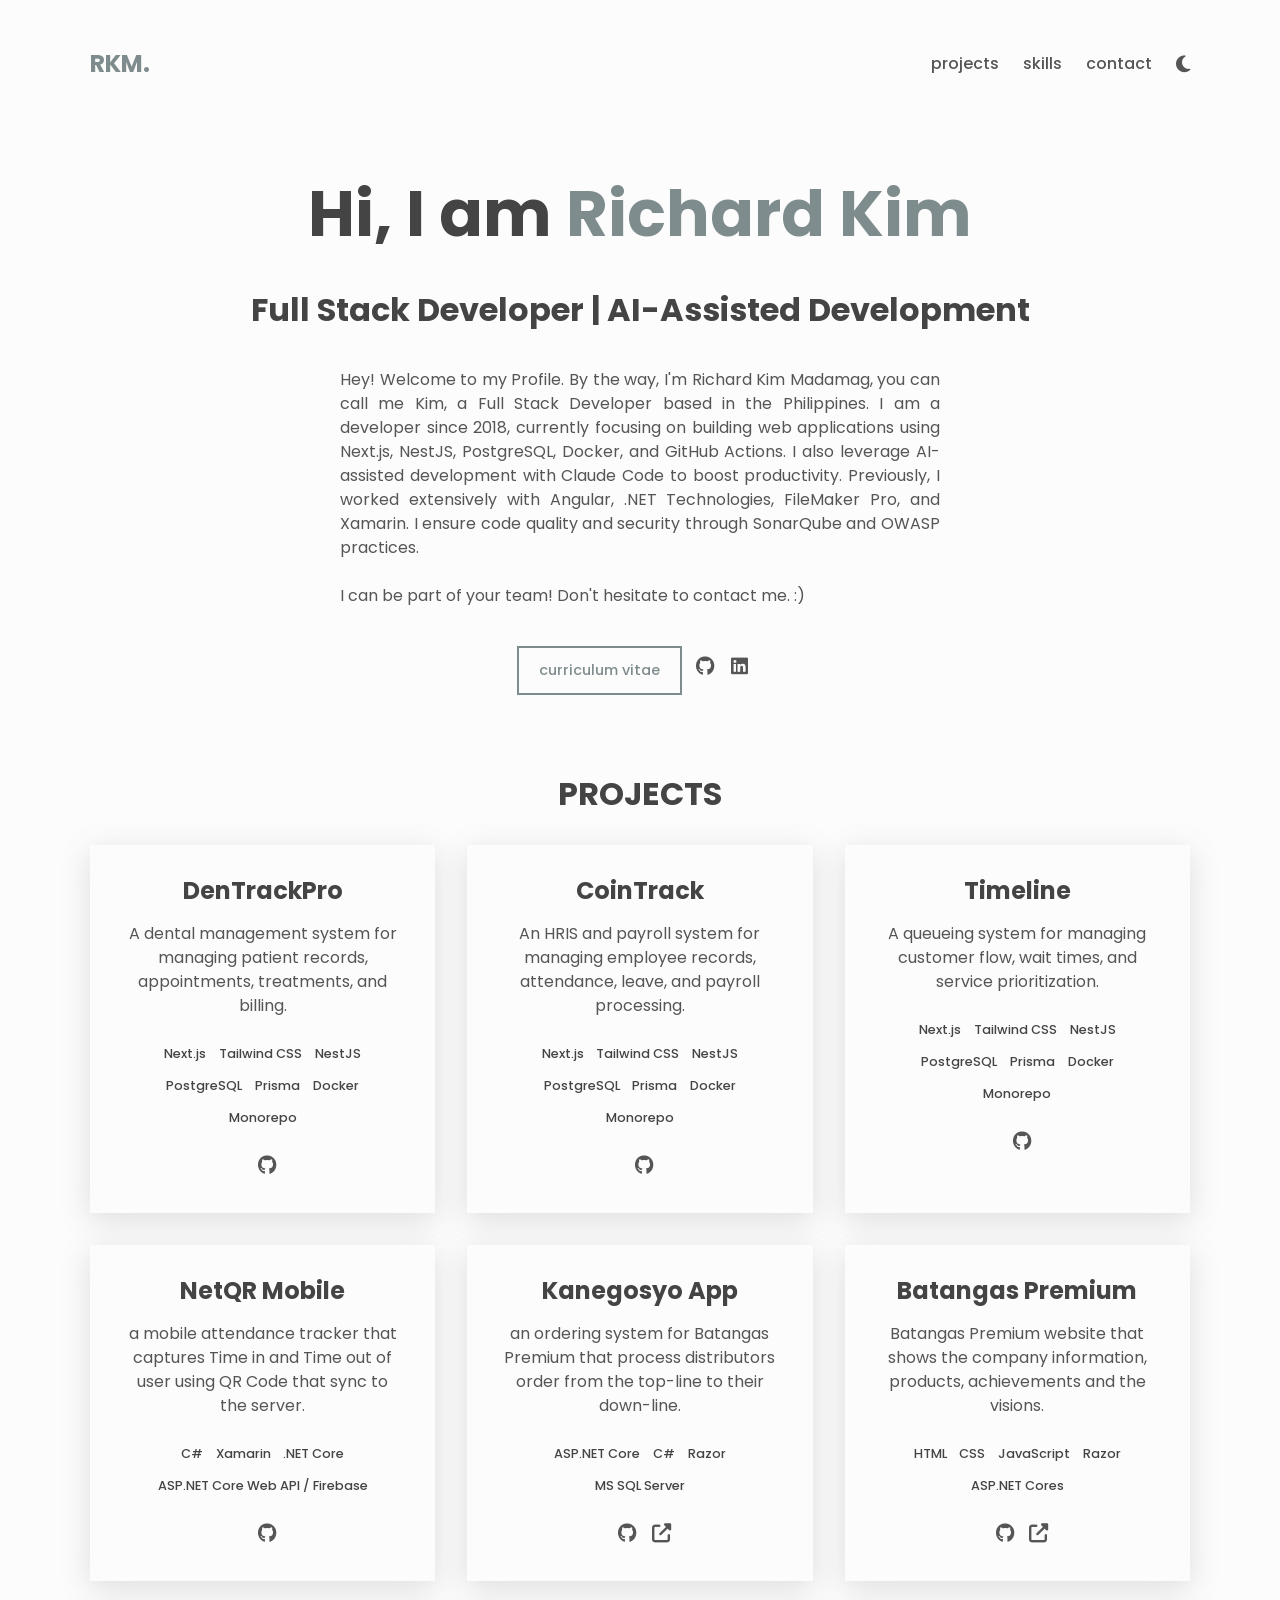
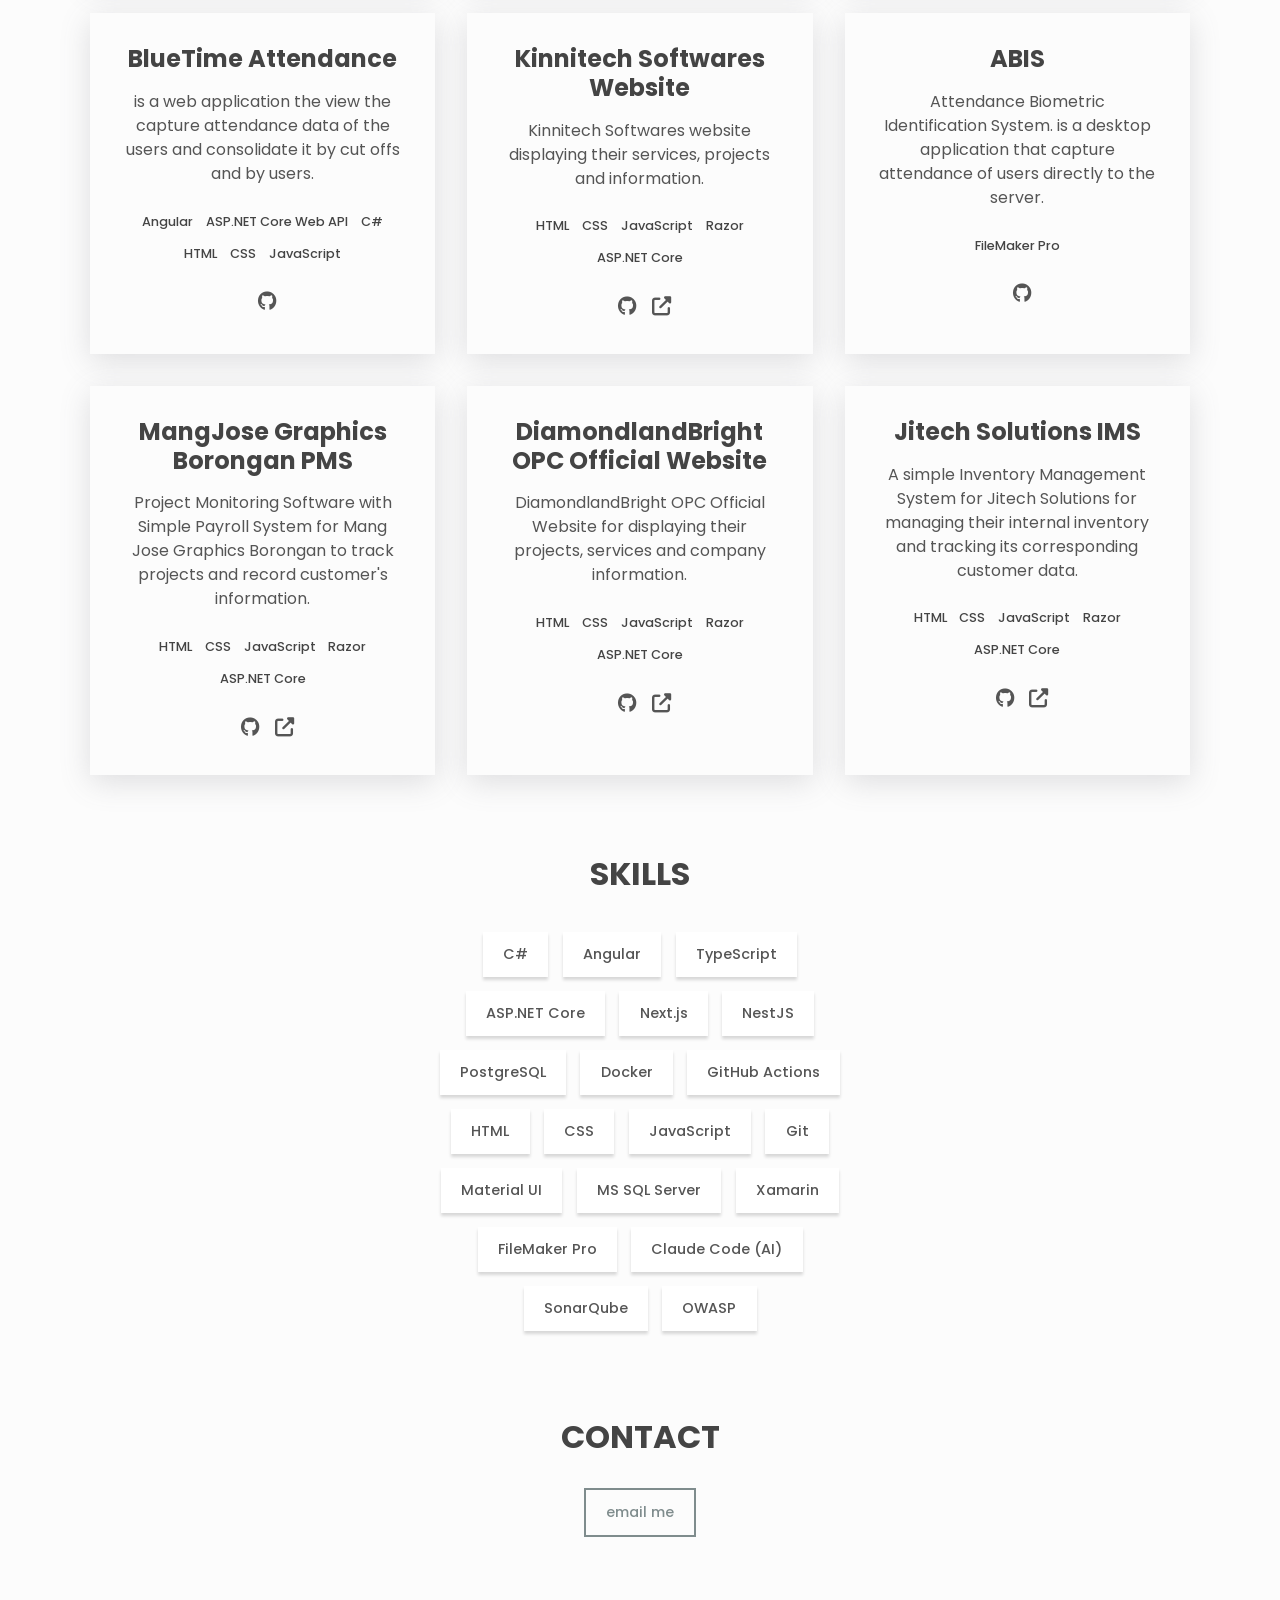
==== index.html @ 290e3e39 "Switch Font Awesome from kit to CDN for reliable icon loading Co-Authored-By: Claude Opus 4.6 (1M co" ====
<!DOCTYPE html>
<html lang="en">

<head>
  <meta charset="UTF-8" />
  <meta name="viewport" content="width=device-width, initial-scale=1" />
  <meta name="description" content="Portfolio" />
  <link rel="preconnect" href="https://fonts.googleapis.com" />
  <link rel="preconnect" href="https://fonts.gstatic.com" crossorigin />
  <link href="https://fonts.googleapis.com/css2?family=Poppins:wght@400;500;700&display=swap" rel="stylesheet" />
  <link rel="stylesheet" href="https://cdnjs.cloudflare.com/ajax/libs/font-awesome/6.5.1/css/all.min.css" crossorigin="anonymous" />
  <link rel="stylesheet" href="styles.css" />
  <link rel="icon" type="image/png" href="img/favicon.png">
  <title>Richard Kim Madamag | Portfolio</title>
</head>

<body class="light" id="top">
  <header class="header center">
    <h3>
      <a href="http://kinnrichard.github.io" class="link">RKM.</a>
    </h3>

    <nav class="nav center">
      <ul class="nav__list center">
        <li class="nav__list-item">
          <a class="link link--nav" href="#projects">Projects</a>
        </li>
        <li class="nav__list-item">
          <a class="link link--nav" href="#skills">Skills</a>
        </li>
        <li class="nav__list-item">
          <a class="link link--nav" href="#contact">Contact</a>
        </li>
      </ul>

      <button type="button" aria-label="toggle theme" class="btn btn--icon">
        <i aria-hidden="true" id="btn-theme" class="fas fa-moon"></i>
      </button>

      <button type="button" aria-label="toggle navigation" class="btn btn--icon nav__hamburger">
        <i aria-hidden="true" class="fas fa-bars"></i>
      </button>
    </nav>
  </header>

  <main>
    <!-- About -->
    <div class="about center">
      <h1>Hi, I am <span class="about__name">Richard Kim</span></h1>
      <h2 class="about__role">Full Stack Developer | AI-Assisted Development</h2>
      <p class="about__desc">
        Hey! Welcome to my Profile. By the way, I'm Richard Kim Madamag, you can
        call me Kim, a Full Stack Developer based in the Philippines.
        I am a developer since 2018, currently focusing on building web applications
        using Next.js, NestJS, PostgreSQL, Docker, and GitHub Actions. I also leverage
        AI-assisted development with Claude Code to boost productivity. Previously,
        I worked extensively with Angular, .NET Technologies, FileMaker Pro, and Xamarin.
        I ensure code quality and security through SonarQube and OWASP practices.
        <br><br>
        I can be part of your team! Don't hesitate to contact me. :)
      </p>

      <div class="about__contact center">
        <a href="https://mega.nz/file/4gUm0b6S#2HsHYPoQqhbKUtp5xmQ2JRCthd7hoEDloAqdLr2M_98" target="_blank">
          <span class="btn btn--outline">curriculum vitae</span>
        </a>

        <a href="https://github.com/kinnrichard?tab=repositories" target="_blank" aria-label="github"
          class="link link--icon">
          <i aria-hidden="true" class="fab fa-github"></i>
        </a>

        <a href="https://www.linkedin.com/in/richard-kim-madamag/" target="_blank" aria-label="linkedin"
          class="link link--icon">
          <i aria-hidden="true" class="fab fa-linkedin"></i>
        </a>
      </div>
    </div>

    <!-- Projects -->
    <section id="projects" class="section projects">
      <h2 class="section__title">Projects</h2>

      <div class="projects__grid">
        <div class="project">
          <h3>DenTrackPro</h3>
          <p class="project__description">
            A dental management system for managing patient records,
            appointments, treatments, and billing.
          </p>
          <ul class="project__stack">
            <li class="project__stack-item">Next.js</li>
            <li class="project__stack-item">Tailwind CSS</li>
            <li class="project__stack-item">NestJS</li>
            <li class="project__stack-item">PostgreSQL</li>
            <li class="project__stack-item">Prisma</li>
            <li class="project__stack-item">Docker</li>
            <li class="project__stack-item">Monorepo</li>
          </ul>

          <a href="https://github.com/kinnrichard?tab=repositories" aria-label="source code" class="link link--icon">
            <i aria-hidden="true" class="fab fa-github"></i>
          </a>
        </div>

        <div class="project">
          <h3>CoinTrack</h3>
          <p class="project__description">
            An HRIS and payroll system for managing employee records,
            attendance, leave, and payroll processing.
          </p>
          <ul class="project__stack">
            <li class="project__stack-item">Next.js</li>
            <li class="project__stack-item">Tailwind CSS</li>
            <li class="project__stack-item">NestJS</li>
            <li class="project__stack-item">PostgreSQL</li>
            <li class="project__stack-item">Prisma</li>
            <li class="project__stack-item">Docker</li>
            <li class="project__stack-item">Monorepo</li>
          </ul>

          <a href="https://github.com/kinnrichard?tab=repositories" aria-label="source code" class="link link--icon">
            <i aria-hidden="true" class="fab fa-github"></i>
          </a>
        </div>

        <div class="project">
          <h3>Timeline</h3>
          <p class="project__description">
            A queueing system for managing customer flow,
            wait times, and service prioritization.
          </p>
          <ul class="project__stack">
            <li class="project__stack-item">Next.js</li>
            <li class="project__stack-item">Tailwind CSS</li>
            <li class="project__stack-item">NestJS</li>
            <li class="project__stack-item">PostgreSQL</li>
            <li class="project__stack-item">Prisma</li>
            <li class="project__stack-item">Docker</li>
            <li class="project__stack-item">Monorepo</li>
          </ul>

          <a href="https://github.com/kinnrichard?tab=repositories" aria-label="source code" class="link link--icon">
            <i aria-hidden="true" class="fab fa-github"></i>
          </a>
        </div>

        <div class="project">
          <h3>NetQR Mobile</h3>
          <p class="project__description">
            a mobile attendance tracker that captures Time in
            and Time out of user using QR Code that sync to
            the server.
          </p>
          <ul class="project__stack">
            <li class="project__stack-item">C#</li>
            <li class="project__stack-item">Xamarin</li>
            <li class="project__stack-item">.NET Core</li>
            <li class="project__stack-item">ASP.NET Core Web API / Firebase</li>
          </ul>

          <a href="https://github.com" aria-label="source code" class="link link--icon">
            <i aria-hidden="true" class="fab fa-github"></i>
          </a>
        </div>

        <div class="project">
          <h3>Kanegosyo App</h3>
          <p class="project__description">
            an ordering system for Batangas Premium that
            process distributors order from the top-line to
            their down-line.
          </p>
          <ul class="project__stack">
            <li class="project__stack-item">ASP.NET Core</li>
            <li class="project__stack-item">C#</li>
            <li class="project__stack-item">Razor</li>
            <li class="project__stack-item">MS SQL Server</li>
          </ul>

          <a href="https://github.com/kinnrichard?tab=repositories" aria-label="source code" class="link link--icon" target="_blank">
            <i aria-hidden="true" class="fab fa-github"></i>
          </a>
          <a href="https://bpkanegosyo.com" target="_blank" aria-label="live preview" class="link link--icon" target="_blank">
            <i aria-hidden="true" class="fas fa-external-link-alt"></i>
          </a>
        </div>

        <div class="project">
          <h3>Batangas Premium</h3>
          <p class="project__description">
            Batangas Premium website that shows the company
            information, products, achievements and the visions.
          </p>
          <ul class="project__stack">
            <li class="project__stack-item">HTML</li>
            <li class="project__stack-item">CSS</li>
            <li class="project__stack-item">JavaScript</li>
            <li class="project__stack-item">Razor</li>
            <li class="project__stack-item">ASP.NET Cores</li>
          </ul>

          <a href="https://github.com/kinnrichard?tab=repositories" aria-label="source code" class="link link--icon">
            <i aria-hidden="true" class="fab fa-github"></i>
          </a>
          <a href="https://mock.batangaspremium.com" target="_blank" aria-label="live preview" class="link link--icon" target="_blank">
            <i aria-hidden="true" class="fas fa-external-link-alt"></i>
          </a>
        </div>

        <div class="project">
          <h3>BlueTime Attendance</h3>
          <p class="project__description">
            is a web application the view the capture attendance
            data of the users and consolidate it by cut offs and by
            users.
          </p>
          <ul class="project__stack">
            <li class="project__stack-item">Angular</li>
            <li class="project__stack-item">ASP.NET Core Web API</li>
            <li class="project__stack-item">C#</li>
            <li class="project__stack-item">HTML</li>
            <li class="project__stack-item">CSS</li>
            <li class="project__stack-item">JavaScript</li>
          </ul>

          <a href="https://github.com/kinnrichard?tab=repositories" aria-label="source code" class="link link--icon">
            <i aria-hidden="true" class="fab fa-github"></i>
          </a>
        </div>

        <div class="project">
          <h3>Kinnitech Softwares Website</h3>
          <p class="project__description">
            Kinnitech Softwares website displaying their
            services, projects and information.
          </p>
          <ul class="project__stack">
            <li class="project__stack-item">HTML</li>
            <li class="project__stack-item">CSS</li>
            <li class="project__stack-item">JavaScript</li>
            <li class="project__stack-item">Razor</li>
            <li class="project__stack-item">ASP.NET Core</li>
          </ul>

          <a href="https://github.com/kinnrichard?tab=repositories" aria-label="source code" class="link link--icon">
            <i aria-hidden="true" class="fab fa-github"></i>
          </a>
          <a href="https://kinn-softwares.com" target="_blank" aria-label="live preview" class="link link--icon">
            <i aria-hidden="true" class="fas fa-external-link-alt"></i>
          </a>
        </div>

        <div class="project">
          <h3>ABIS</h3>
          <p class="project__description">
            Attendance Biometric Identification System. is a desktop
            application that capture attendance of users directly to
            the server.
          </p>
          <ul class="project__stack">
            <li class="project__stack-item">FileMaker Pro</li>
            
          </ul>

          <a href="https://github.com/kinnrichard?tab=repositories" aria-label="source code" class="link link--icon">
            <i aria-hidden="true" class="fab fa-github"></i>
          </a>
        </div>

        <div class="project">
          <h3>MangJose Graphics Borongan PMS</h3>
          <p class="project__description">
            Project Monitoring Software with Simple Payroll System for Mang Jose Graphics Borongan to track projects and record customer's information.
          </p>
          <ul class="project__stack">
            <li class="project__stack-item">HTML</li>
            <li class="project__stack-item">CSS</li>
            <li class="project__stack-item">JavaScript</li>
            <li class="project__stack-item">Razor</li>
            <li class="project__stack-item">ASP.NET Core</li>
          </ul>

          <a href="https://github.com/kinnrichard?tab=repositories" aria-label="source code" class="link link--icon">
            <i aria-hidden="true" class="fab fa-github"></i>
          </a>
          <a href="http://mangjosegraphics.com" target="_blank" aria-label="live preview" class="link link--icon">
            <i aria-hidden="true" class="fas fa-external-link-alt"></i>
          </a>
        </div>

        <div class="project">
          <h3>DiamondlandBright OPC Official Website</h3>
          <p class="project__description">
            DiamondlandBright OPC Official Website for displaying their projects, services and company information.
          </p>
          <ul class="project__stack">
            <li class="project__stack-item">HTML</li>
            <li class="project__stack-item">CSS</li>
            <li class="project__stack-item">JavaScript</li>
            <li class="project__stack-item">Razor</li>
            <li class="project__stack-item">ASP.NET Core</li>
          </ul>

          <a href="https://github.com/kinnrichard?tab=repositories" aria-label="source code" class="link link--icon">
            <i aria-hidden="true" class="fab fa-github"></i>
          </a>
          <a href="http://diamondlandbright.com" target="_blank" aria-label="live preview" class="link link--icon">
            <i aria-hidden="true" class="fas fa-external-link-alt"></i>
          </a>
        </div>

        <div class="project">
          <h3>Jitech Solutions IMS</h3>
          <p class="project__description">
            A simple Inventory Management System for Jitech Solutions for managing their internal inventory and tracking its corresponding customer data.
          </p>
          <ul class="project__stack">
            <li class="project__stack-item">HTML</li>
            <li class="project__stack-item">CSS</li>
            <li class="project__stack-item">JavaScript</li>
            <li class="project__stack-item">Razor</li>
            <li class="project__stack-item">ASP.NET Core</li>
          </ul>

          <a href="https://github.com/kinnrichard?tab=repositories" aria-label="source code" class="link link--icon">
            <i aria-hidden="true" class="fab fa-github"></i>
          </a>
          <a href="http://ims.jitech.solutions" target="_blank" aria-label="live preview" class="link link--icon">
            <i aria-hidden="true" class="fas fa-external-link-alt"></i>
          </a>
        </div>

      </div>
    </section>

    <!-- Skills -->
    <section class="section skills" id="skills">
      <h2 class="section__title">Skills</h2>
      <ul class="skills__list">
        <li class="skills__list-item btn btn--plain">C#</li>
        <li class="skills__list-item btn btn--plain">Angular</li>
        <li class="skills__list-item btn btn--plain">TypeScript</li>
        <li class="skills__list-item btn btn--plain">ASP.NET Core</li>
        <li class="skills__list-item btn btn--plain">Next.js</li>
        <li class="skills__list-item btn btn--plain">NestJS</li>
        <li class="skills__list-item btn btn--plain">PostgreSQL</li>
        <li class="skills__list-item btn btn--plain">Docker</li>
        <li class="skills__list-item btn btn--plain">GitHub Actions</li>
        <li class="skills__list-item btn btn--plain">HTML</li>
        <li class="skills__list-item btn btn--plain">CSS</li>
        <li class="skills__list-item btn btn--plain">JavaScript</li>
        <li class="skills__list-item btn btn--plain">Git</li>
        <li class="skills__list-item btn btn--plain">Material UI</li>
        <li class="skills__list-item btn btn--plain">MS SQL Server</li>
        <li class="skills__list-item btn btn--plain">Xamarin</li>
        <li class="skills__list-item btn btn--plain">FileMaker Pro</li>
        <li class="skills__list-item btn btn--plain">Claude Code (AI)</li>
        <li class="skills__list-item btn btn--plain">SonarQube</li>
        <li class="skills__list-item btn btn--plain">OWASP</li>
      </ul>
    </section>

    <!-- Contact -->
    <section class="section contact center" id="contact">
      <h2 class="section__title">Contact</h2>
      <a href="mailto:richardkimmadamag@gmail.com" target="_blank">
        <span class="btn btn--outline">Email me</span>
      </a>
    </section>
  </main>

  <footer class="footer">
    <a class="link footer__link">
    </a>
  </footer>

  <div class="scroll-container">
    <div class="scroll-top">
      <a aria-label="Scroll up" href="#top">
        <i aria-hidden="true" class="fas fa-arrow-up"></i>
      </a>
    </div>
  </div>

  <script src="./script.js"></script>
</body>

</html>
---- styles.css ----
/*===============
  global styles
===============*/

* {
  padding: 0;
  margin: 0;
  border: 0;
  outline: 0;
  background-color: inherit;
  color: inherit;
  font-family: inherit;
  font-size: inherit;
  box-shadow: none;
  box-sizing: border-box;
}

html {
  scroll-behavior: smooth;
}

body {
  font-family: "Poppins", sans-serif;
  line-height: 1.5;
  color: var(--clr-fg);
  background-color: var(--clr-bg);
}

.light {
  --clr-bg: #fcfcfc;
  --clr-bg-alt: #fff;
  --clr-fg: #555;
  --clr-fg-alt: #444;
  --clr-primary: #7F8C8D;
  --shadow: rgba(100, 100, 111, 0.2) 0px 7px 29px 0px;
}

.dark {
  --clr-bg: #23283e;
  --clr-bg-alt: #2a2f4c;
  --clr-fg: #bdbddd;
  --clr-fg-alt: #cdcdff;
  --clr-primary: #90a0d9;
  --shadow: rgba(0, 0, 0, 0.16) 0px 10px 36px 0px,
    rgba(0, 0, 0, 0.06) 0px 0px 0px 1px;
}

::-moz-selection {
  background: var(--clr-primary);
  color: var(--clr-bg);
}

::-webkit-selection,
::selection {
  background: var(--clr-primary);
  color: var(--clr-bg);
}

h1,
h2,
h3,
h4 {
  line-height: 1.2;
  color: var(--clr-fg-alt);
}

h1 {
  font-size: 4rem;
}

h2 {
  font-size: 2rem;
}

h3 {
  font-size: 1.5rem;
}

h4 {
  font-size: 1.3rem;
}

ul {
  list-style-type: none;
}

a {
  text-decoration: none;
}

button {
  cursor: pointer;
}

@media (max-width: 900px) {
  h1 {
    font-size: 2.6rem;
  }
}

/*===================
  buttons and links
===================*/

.link {
  color: var(--clr-primary);
  padding: 0 0 0.3em 0;
  position: relative;
}

.link:hover {
  color: var(--clr-primary);
}

.link::before {
  content: "";
  display: inline;
  width: 0%;
  height: 0.2em;
  position: absolute;
  bottom: 0;
  background-color: var(--clr-primary);
  transition: width 0.2s ease-in;
}

.link:hover::before,
.link:focus::before {
  width: 100%;
}

.link--nav {
  color: var(--clr-fg);
  text-transform: lowercase;
  font-weight: 500;
}

.link--icon {
  color: var(--clr-fg);
  font-size: 1.2rem;
}

.btn {
  display: block;
  padding: 0.8em 1.4em;
  font-weight: 500;
  font-size: 0.9rem;
  text-transform: lowercase;
  transition: transform 0.2s ease-in-out;
}

.btn--outline {
  color: var(--clr-primary);
  border: 2px solid var(--clr-primary);
  position: relative;
  overflow: hidden;
  z-index: 1;
}

.btn--outline:focus,
.btn--outline:hover {
  color: var(--clr-bg);
}

.btn--outline:before {
  content: "";
  position: absolute;
  background-color: var(--clr-primary);
  right: 100%;
  bottom: 0;
  left: 0;
  top: 0;
  z-index: -1;
  transition: right 0.2s ease-in-out;
}

.btn--outline:hover::before,
.btn--outline:focus::before {
  right: 0;
}

.btn--plain {
  text-transform: initial;
  background-color: var(--clr-bg-alt);
  box-shadow: rgba(0, 0, 0, 0.15) 0px 3px 3px 0px;
  border: 0;
}

.btn--plain:hover {
  transform: translateY(-4px);
}

.btn--icon {
  padding: 0;
  font-size: 1.2rem;
}

.btn--icon:hover,
.btn--icon:focus {
  color: var(--clr-primary);
}

.btn--icon:active {
  transform: translateY(-5px);
}

/*========
  layout
========*/

.center {
  display: flex;
  align-items: center;
}

.header {
  height: 8em;
  max-width: 1100px;
  width: 95%;
  margin: 0 auto;
  justify-content: space-between;
}

main {
  max-width: 1100px;
  width: 95%;
  margin: 0 auto;
}

.section {
  margin-top: 5em;
}

.section__title {
  text-align: center;
  margin-bottom: 1em;
  text-transform: uppercase;
}

.nav__list {
  margin-right: 1.5em;
  display: flex;
}

.nav__list-item {
  margin-left: 1.5em;
}

.nav__hamburger {
  display: none;
  width: 1em;
}

.about {
  flex-direction: column;
  margin-top: 3em;
}

.about__name {
  color: var(--clr-primary);
}

.about__role {
  margin-top: 1.2em;
}

.about__desc {
  font-size: 1rem;
  max-width: 600px;
  text-align: justify;
}

.about__desc,
.about__contact {
  margin-top: 2.4em;
}

.about .link--icon {
  margin-right: 0.8em;
}

.about .btn--outline {
  margin-right: 1em;
}

.projects__grid {
  max-width: 1100px;
  margin: 0 auto;
  display: grid;
  grid-template-columns: repeat(auto-fit, minmax(18em, 1fr));
  grid-gap: 2em;
}

.project {
  padding: 2em;
  margin: 0 auto;
  text-align: center;
  box-shadow: var(--shadow);
  transition: transform 0.2s linear;
}

.project:hover {
  transform: translateY(-7px);
}

.project__description {
  margin-top: 1em;
}

.project__stack {
  display: flex;
  flex-wrap: wrap;
  justify-content: center;
  margin: 1.2em 0;
}

.project__stack-item {
  margin: 0.5em;
  font-weight: 500;
  font-size: 0.8rem;
  color: var(--clr-fg-alt);
}

.project .link--icon {
  margin-left: 0.5em;
}

.skills__list {
  max-width: 450px;
  width: 95%;
  margin: 0 auto;
  display: flex;
  flex-wrap: wrap;
  justify-content: center;
}

.skills__list-item {
  margin: 0.5em;
}

.contact {
  flex-direction: column;
}

.footer {
  padding: 3em 0;
  margin-top: 4em;
  text-align: center;
}

.footer__link {
  font-size: 0.9rem;
  font-weight: 700;
  color: var(--clr-fg);
}

.scroll-top {
  display: none;
  position: fixed;
  bottom: 1em;
  right: 2em;
  background-color: transparent;
  font-size: 1.8rem;
  transition: transform 0.2s ease-in-out;
}

@media (max-width: 600px) {
  .header {
    height: 6em;
  }

  .section {
    margin-top: 4em;
  }

  .nav__list {
    flex-direction: column;
    padding: 4em 0;
    position: absolute;
    right: 0;
    left: 0;
    top: 5em;
    background-color: var(--clr-bg);
    width: 0;
    overflow: hidden;
    transition: width 0.2s ease-in-out;
  }

  .display-nav-list {
    width: 100%;
  }

  .nav__list-item {
    margin: 0.5em 0;
  }

  .nav__hamburger {
    display: flex;
    margin-left: 0.8em;
  }

  .about {
    align-items: flex-start;
    margin-top: 2em;
  }

  .footer {
    padding: 2em;
    margin-top: 3em;
  }

  .scroll-container {
    display: none;
  }
}
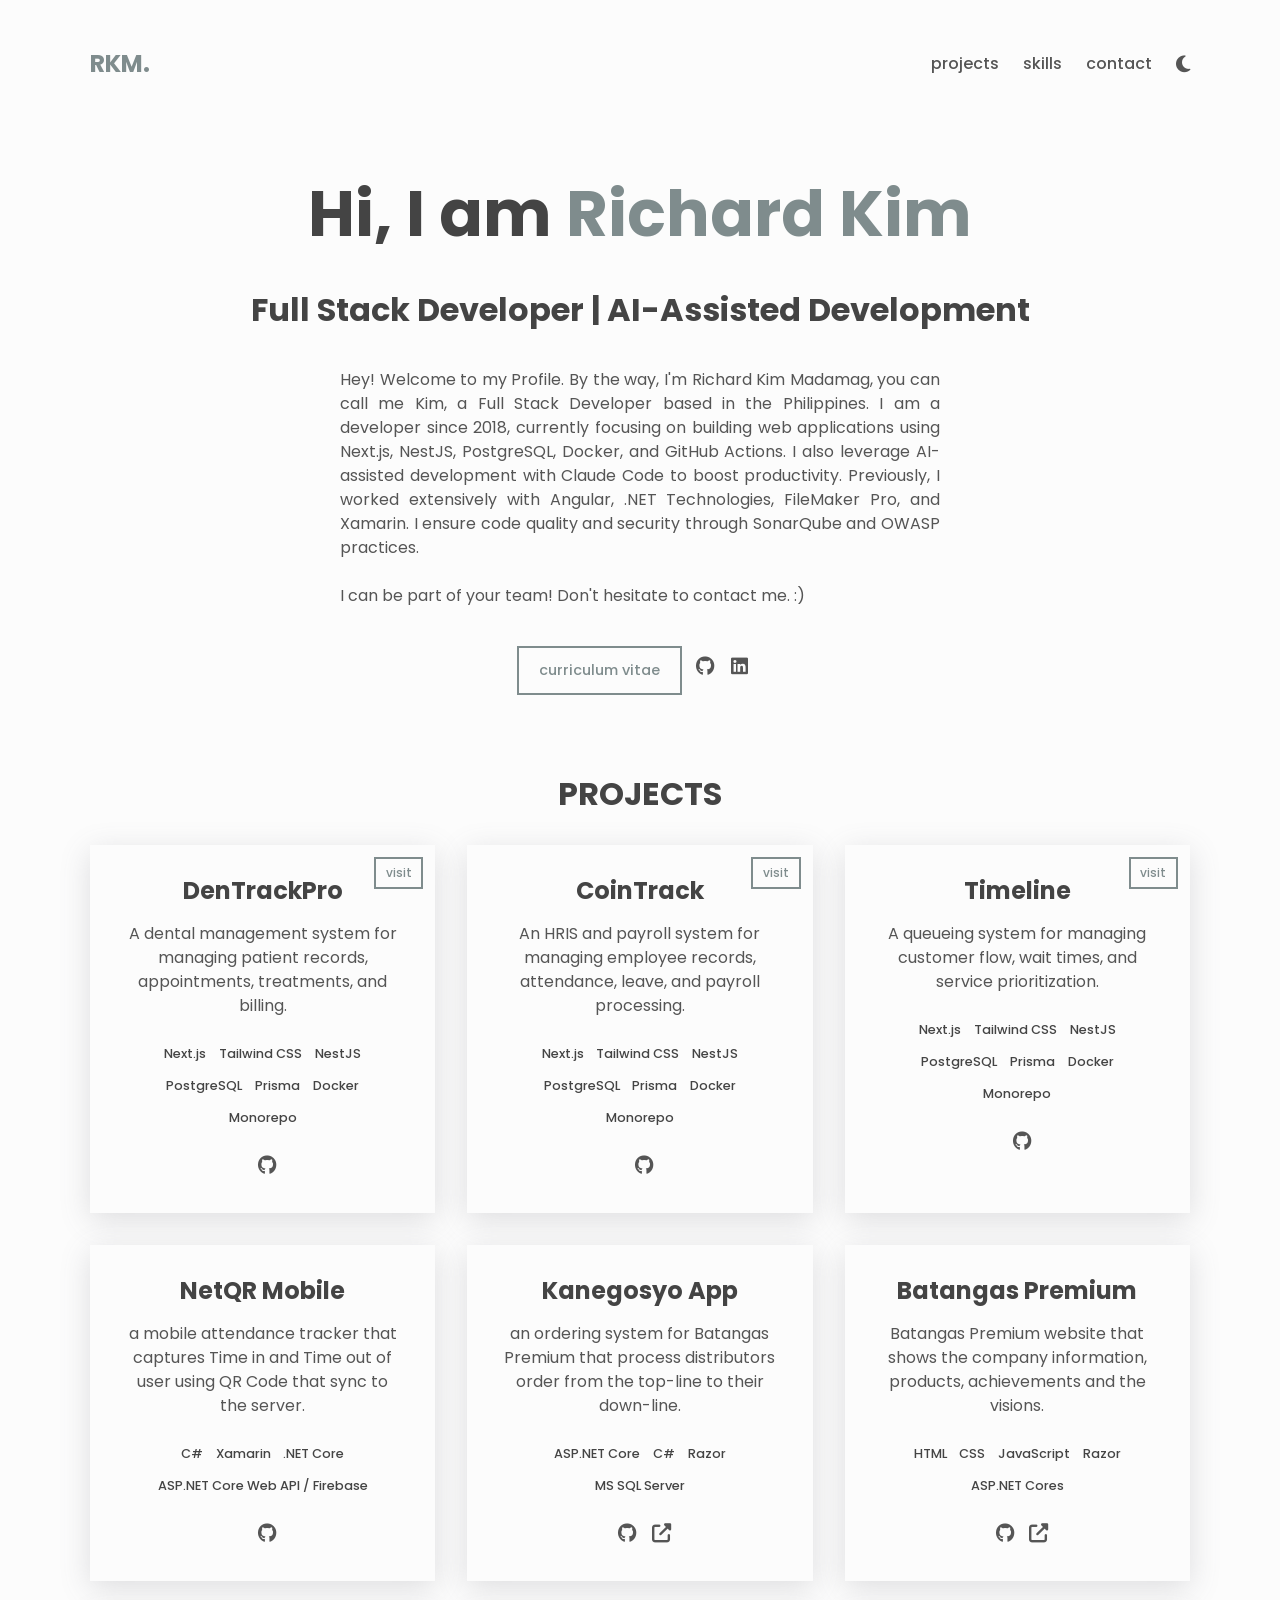
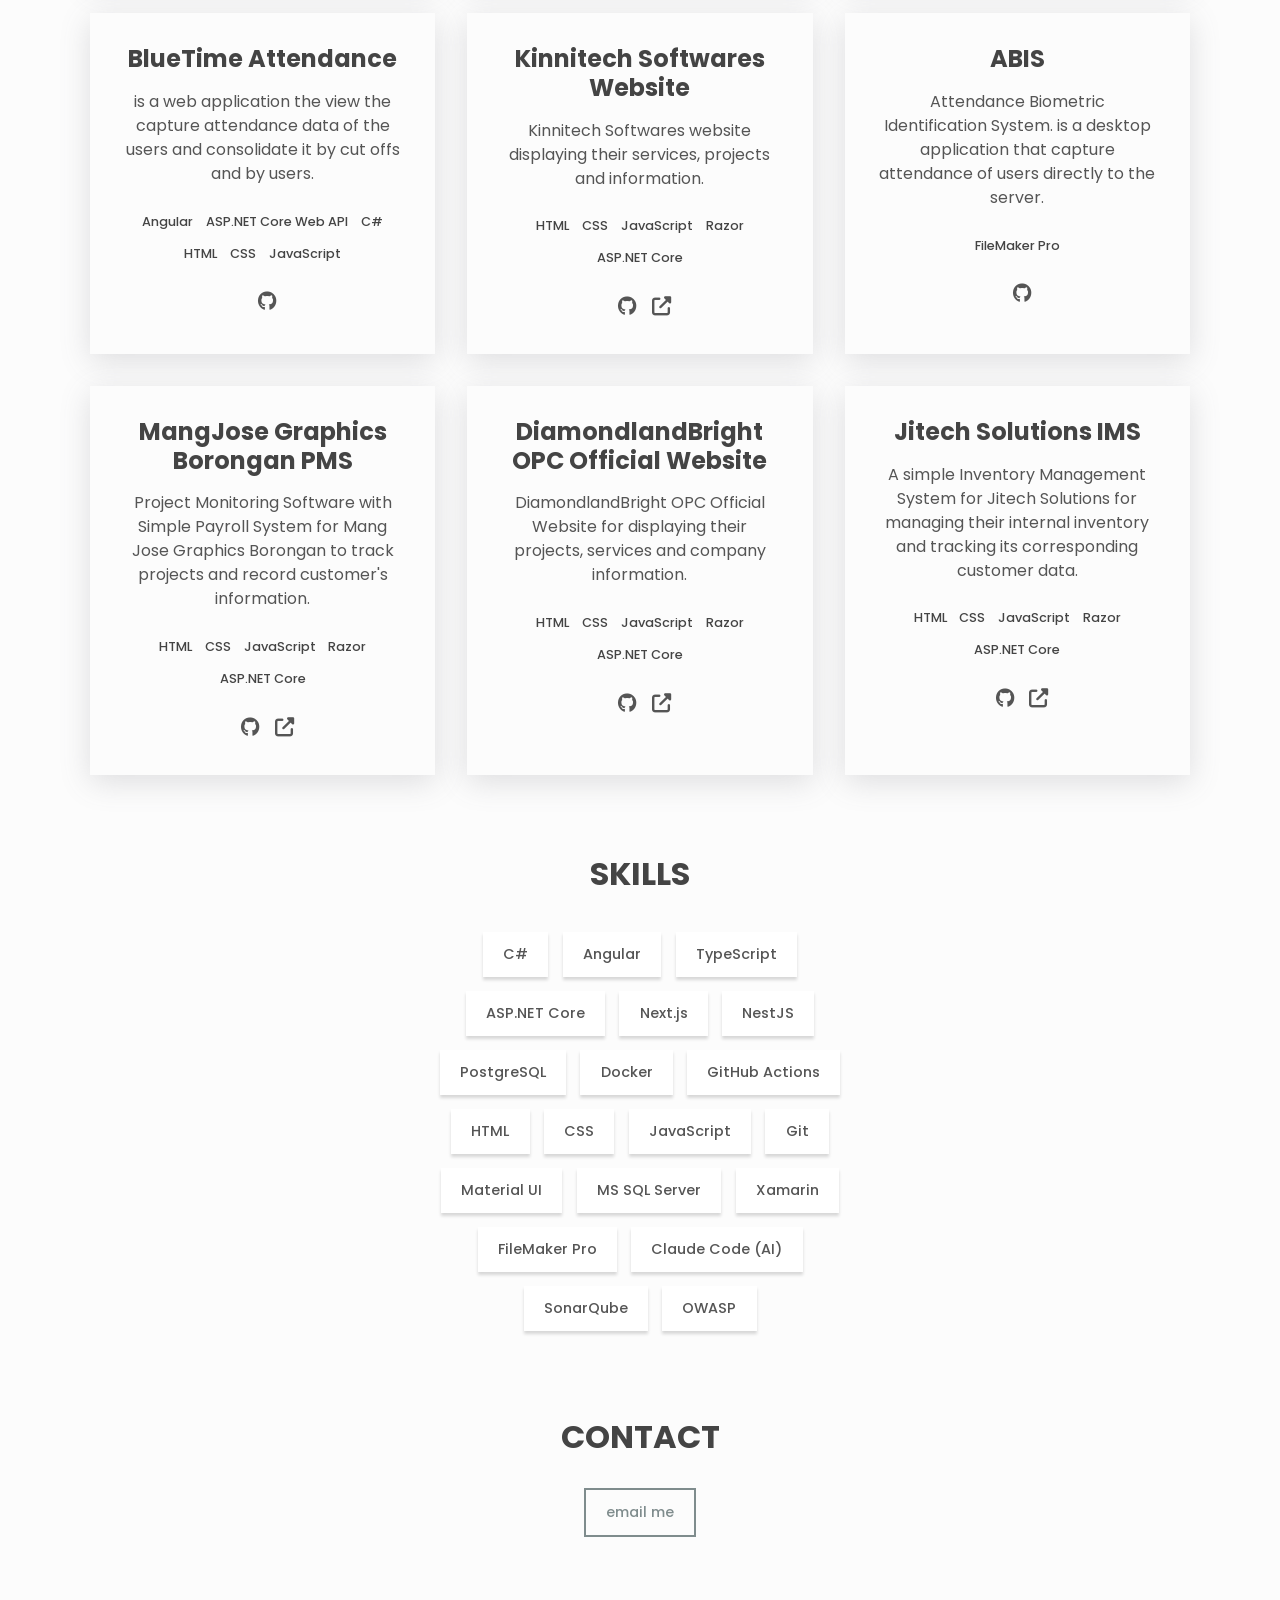
==== commit e7d33b8d: "Add visit buttons to project cards and update links Added visit buttons (upper right) for DenTrackPr" ====
--- a/index.html
+++ b/index.html
@@ -83,6 +83,7 @@
 
       <div class="projects__grid">
         <div class="project">
+          <a href="https://demo.dentro.clinic" target="_blank" class="project__visit btn btn--outline">Visit</a>
           <h3>DenTrackPro</h3>
           <p class="project__description">
             A dental management system for managing patient records,
@@ -104,6 +105,7 @@
         </div>
 
         <div class="project">
+          <a href="https://app-staging.cointrackpro.com" target="_blank" class="project__visit btn btn--outline">Visit</a>
           <h3>CoinTrack</h3>
           <p class="project__description">
             An HRIS and payroll system for managing employee records,
@@ -125,6 +127,7 @@
         </div>
 
         <div class="project">
+          <a href="https://demo.timelineqms.app" target="_blank" class="project__visit btn btn--outline">Visit</a>
           <h3>Timeline</h3>
           <p class="project__description">
             A queueing system for managing customer flow,
@@ -246,7 +249,7 @@
           <a href="https://github.com/kinnrichard?tab=repositories" aria-label="source code" class="link link--icon">
             <i aria-hidden="true" class="fab fa-github"></i>
           </a>
-          <a href="https://kinn-softwares.com" target="_blank" aria-label="live preview" class="link link--icon">
+          <a href="https://kinn-softwares.solutions" target="_blank" aria-label="live preview" class="link link--icon">
             <i aria-hidden="true" class="fas fa-external-link-alt"></i>
           </a>
         </div>
--- a/styles.css
+++ b/styles.css
@@ -296,6 +296,16 @@
   text-align: center;
   box-shadow: var(--shadow);
   transition: transform 0.2s linear;
+  position: relative;
+}
+
+.project__visit {
+  position: absolute;
+  top: 1em;
+  right: 1em;
+  display: inline-block;
+  padding: 0.4em 0.8em;
+  font-size: 0.75rem;
 }
 
 .project:hover {
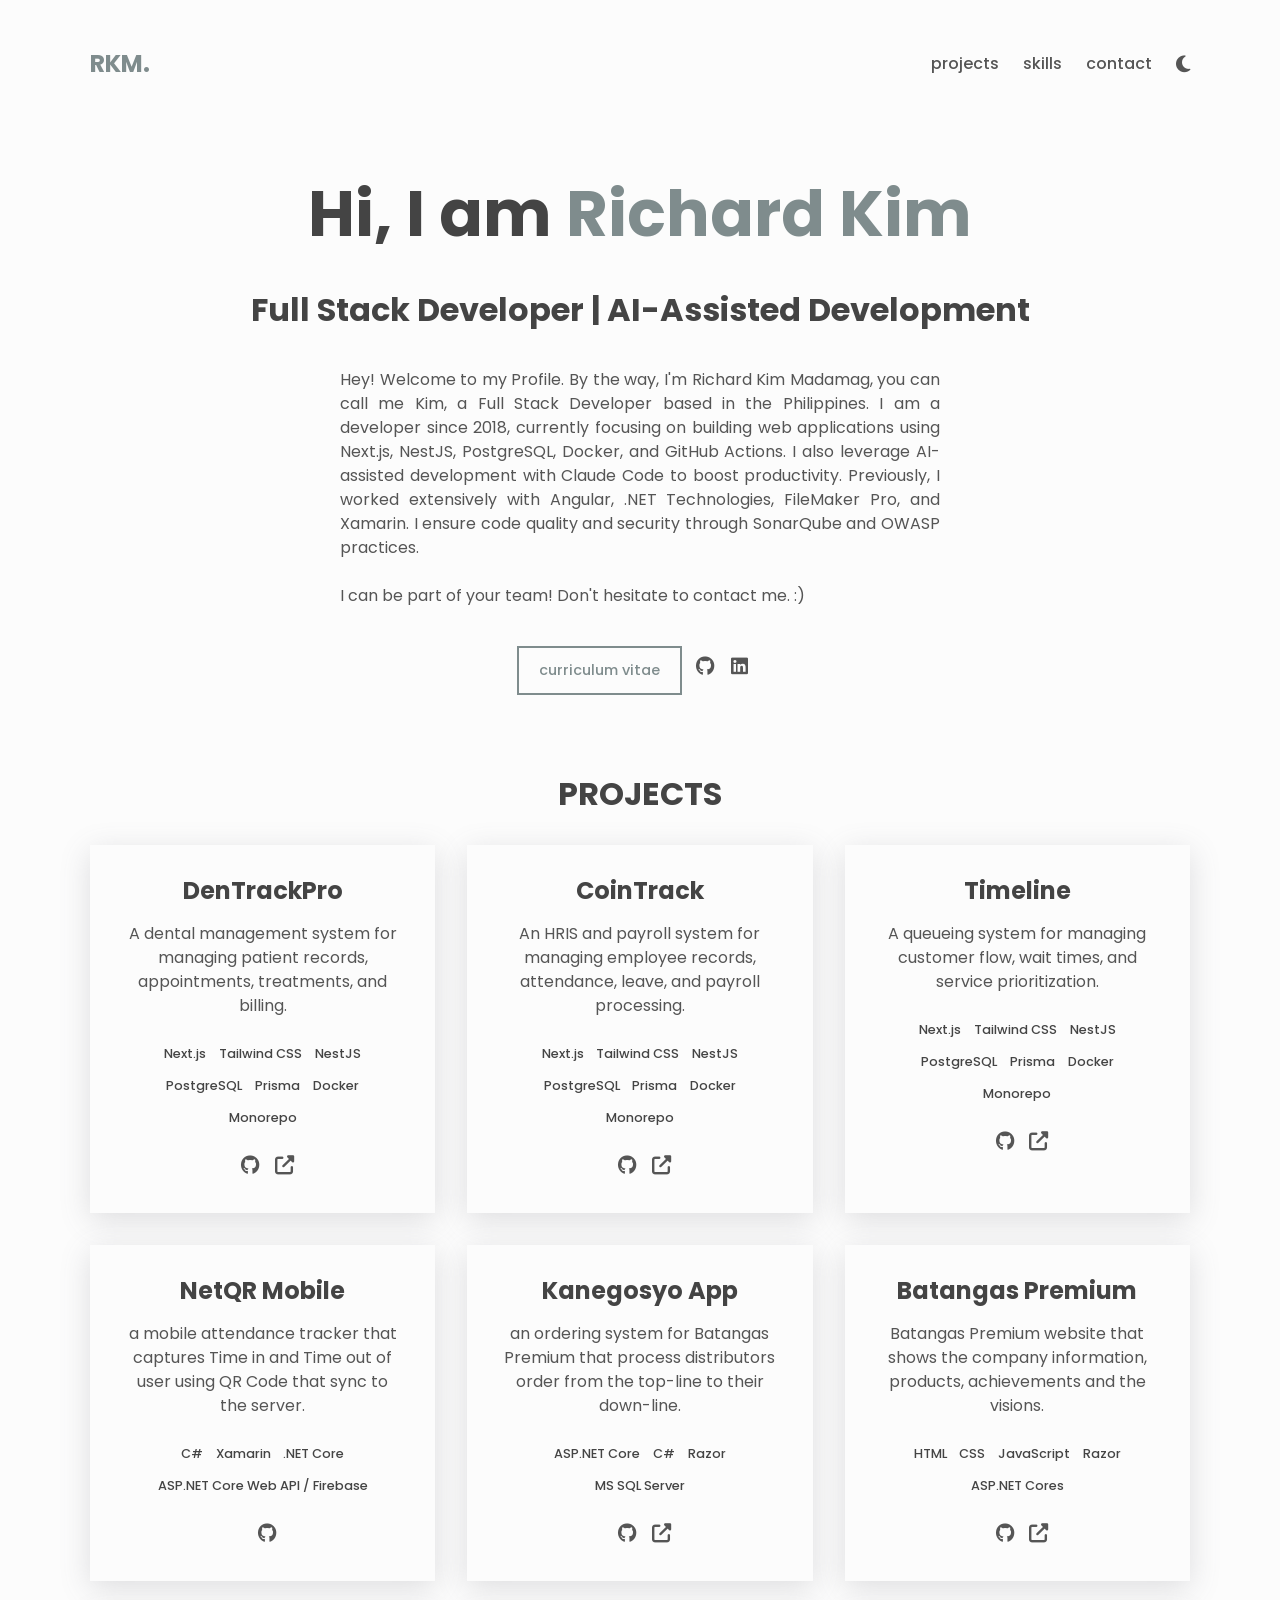
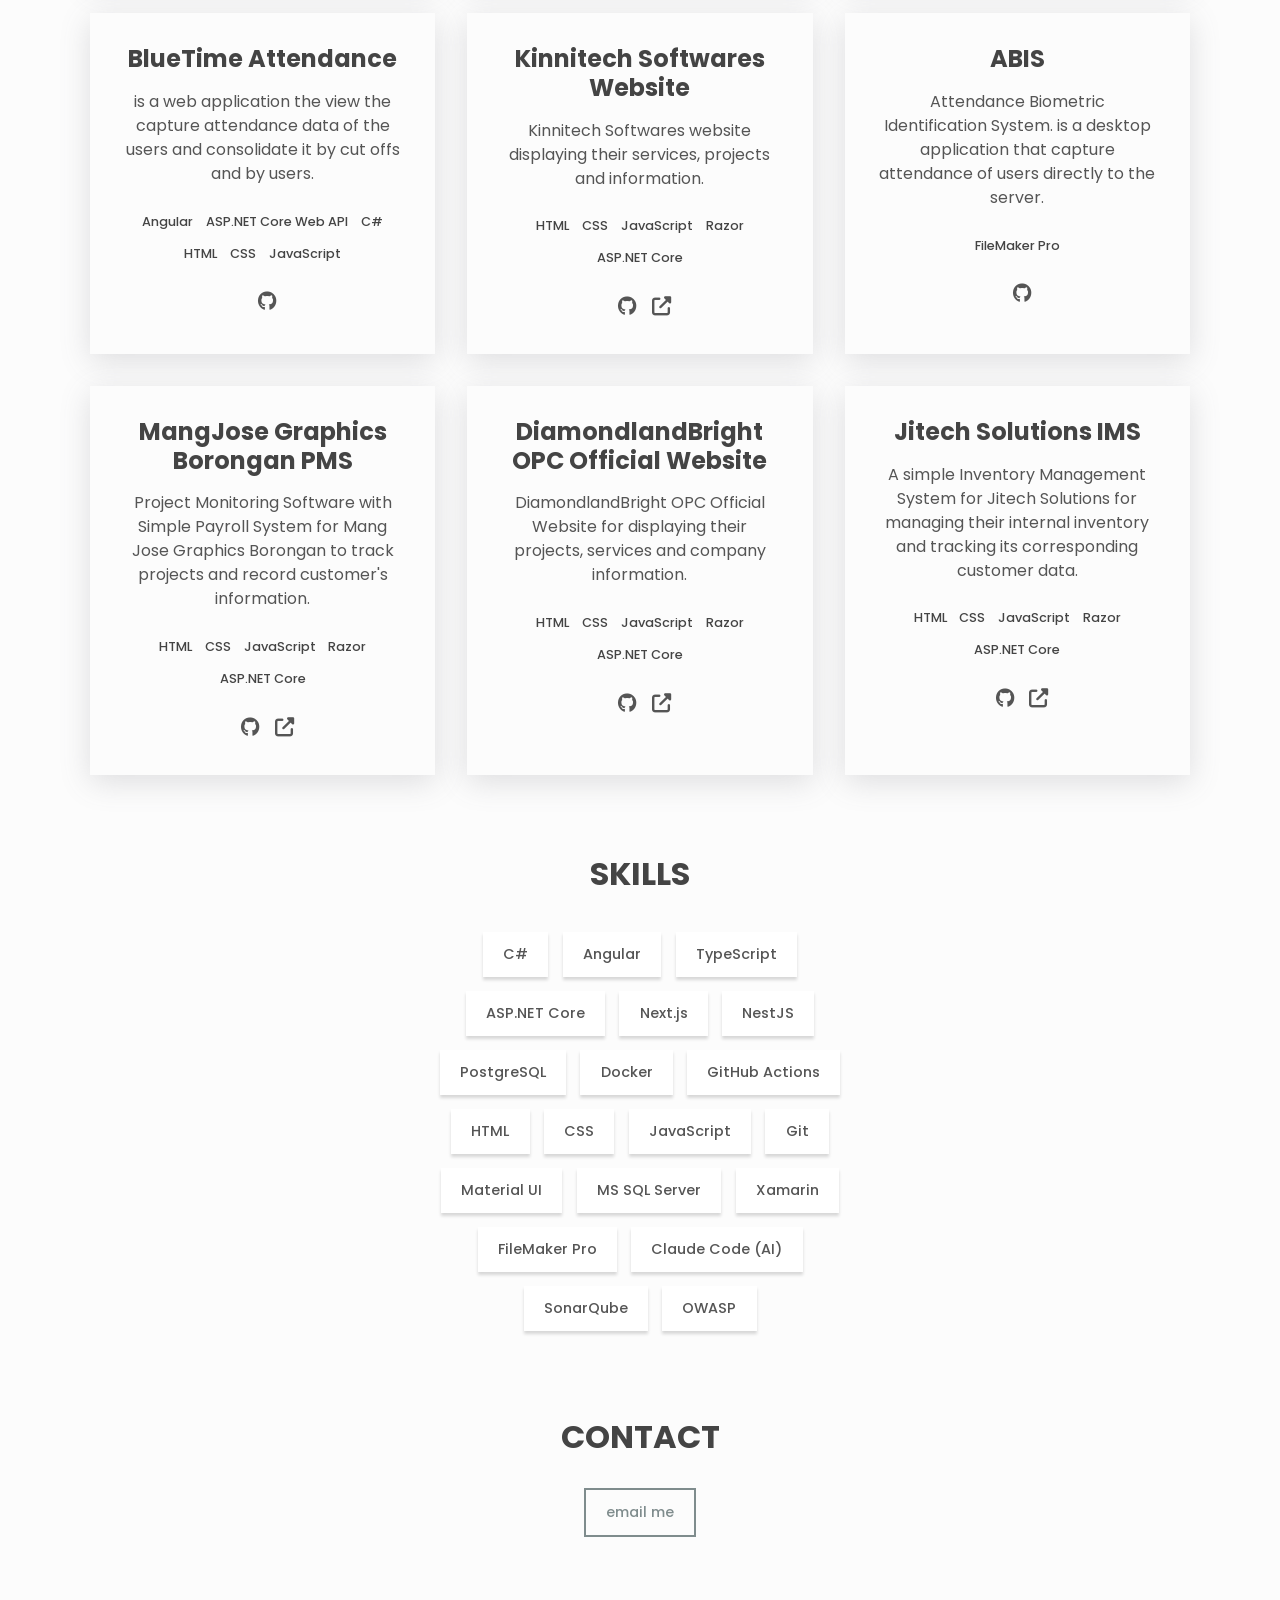
==== commit fe543c28: "Use existing external link icon for project links, remove visit button Co-Authored-By: Claude Opus 4" ====
--- a/index.html
+++ b/index.html
@@ -83,7 +83,6 @@
 
       <div class="projects__grid">
         <div class="project">
-          <a href="https://demo.dentro.clinic" target="_blank" class="project__visit btn btn--outline">Visit</a>
           <h3>DenTrackPro</h3>
           <p class="project__description">
             A dental management system for managing patient records,
@@ -102,10 +101,12 @@
           <a href="https://github.com/kinnrichard?tab=repositories" aria-label="source code" class="link link--icon">
             <i aria-hidden="true" class="fab fa-github"></i>
           </a>
-        </div>
-
-        <div class="project">
-          <a href="https://app-staging.cointrackpro.com" target="_blank" class="project__visit btn btn--outline">Visit</a>
+          <a href="https://demo.dentro.clinic" target="_blank" aria-label="live preview" class="link link--icon">
+            <i aria-hidden="true" class="fas fa-external-link-alt"></i>
+          </a>
+        </div>
+
+        <div class="project">
           <h3>CoinTrack</h3>
           <p class="project__description">
             An HRIS and payroll system for managing employee records,
@@ -124,10 +125,12 @@
           <a href="https://github.com/kinnrichard?tab=repositories" aria-label="source code" class="link link--icon">
             <i aria-hidden="true" class="fab fa-github"></i>
           </a>
-        </div>
-
-        <div class="project">
-          <a href="https://demo.timelineqms.app" target="_blank" class="project__visit btn btn--outline">Visit</a>
+          <a href="https://app-staging.cointrackpro.com" target="_blank" aria-label="live preview" class="link link--icon">
+            <i aria-hidden="true" class="fas fa-external-link-alt"></i>
+          </a>
+        </div>
+
+        <div class="project">
           <h3>Timeline</h3>
           <p class="project__description">
             A queueing system for managing customer flow,
@@ -145,6 +148,9 @@
 
           <a href="https://github.com/kinnrichard?tab=repositories" aria-label="source code" class="link link--icon">
             <i aria-hidden="true" class="fab fa-github"></i>
+          </a>
+          <a href="https://demo.timelineqms.app" target="_blank" aria-label="live preview" class="link link--icon">
+            <i aria-hidden="true" class="fas fa-external-link-alt"></i>
           </a>
         </div>
 
--- a/styles.css
+++ b/styles.css
@@ -296,16 +296,6 @@
   text-align: center;
   box-shadow: var(--shadow);
   transition: transform 0.2s linear;
-  position: relative;
-}
-
-.project__visit {
-  position: absolute;
-  top: 1em;
-  right: 1em;
-  display: inline-block;
-  padding: 0.4em 0.8em;
-  font-size: 0.75rem;
 }
 
 .project:hover {
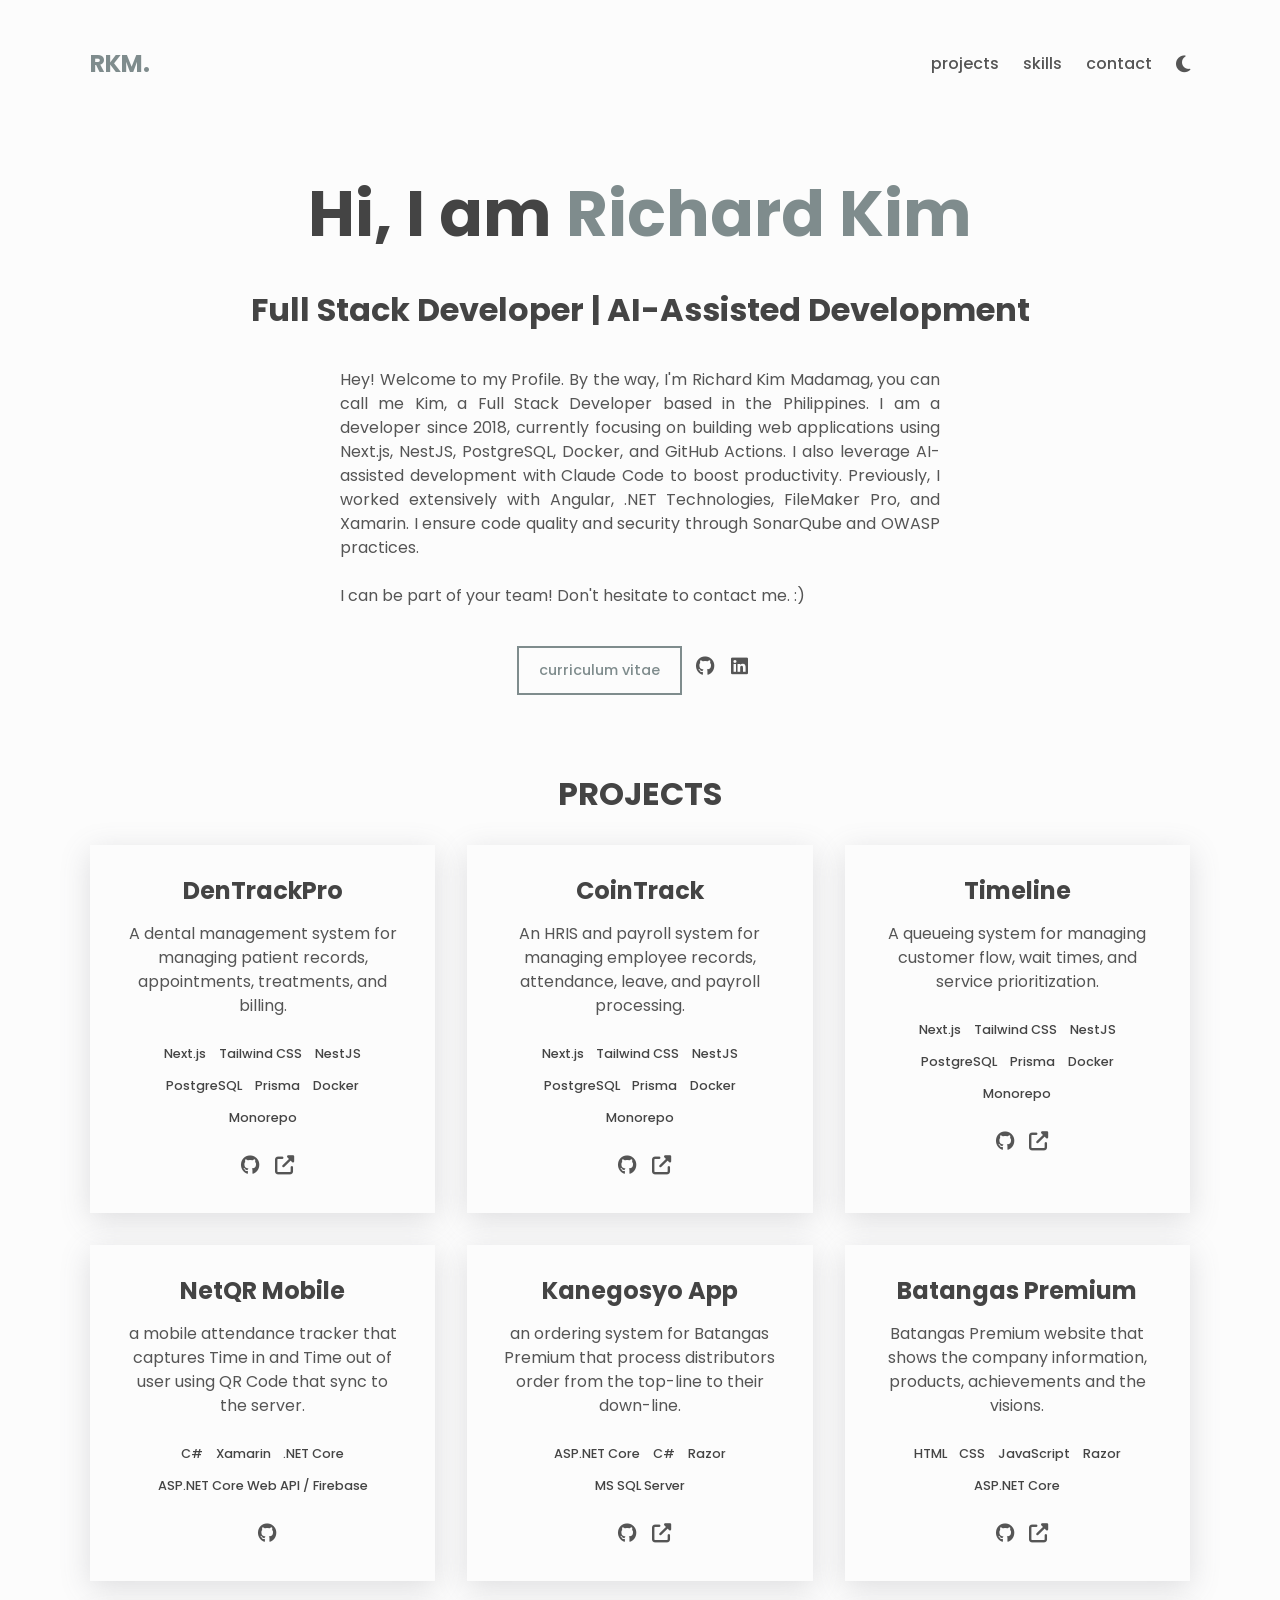
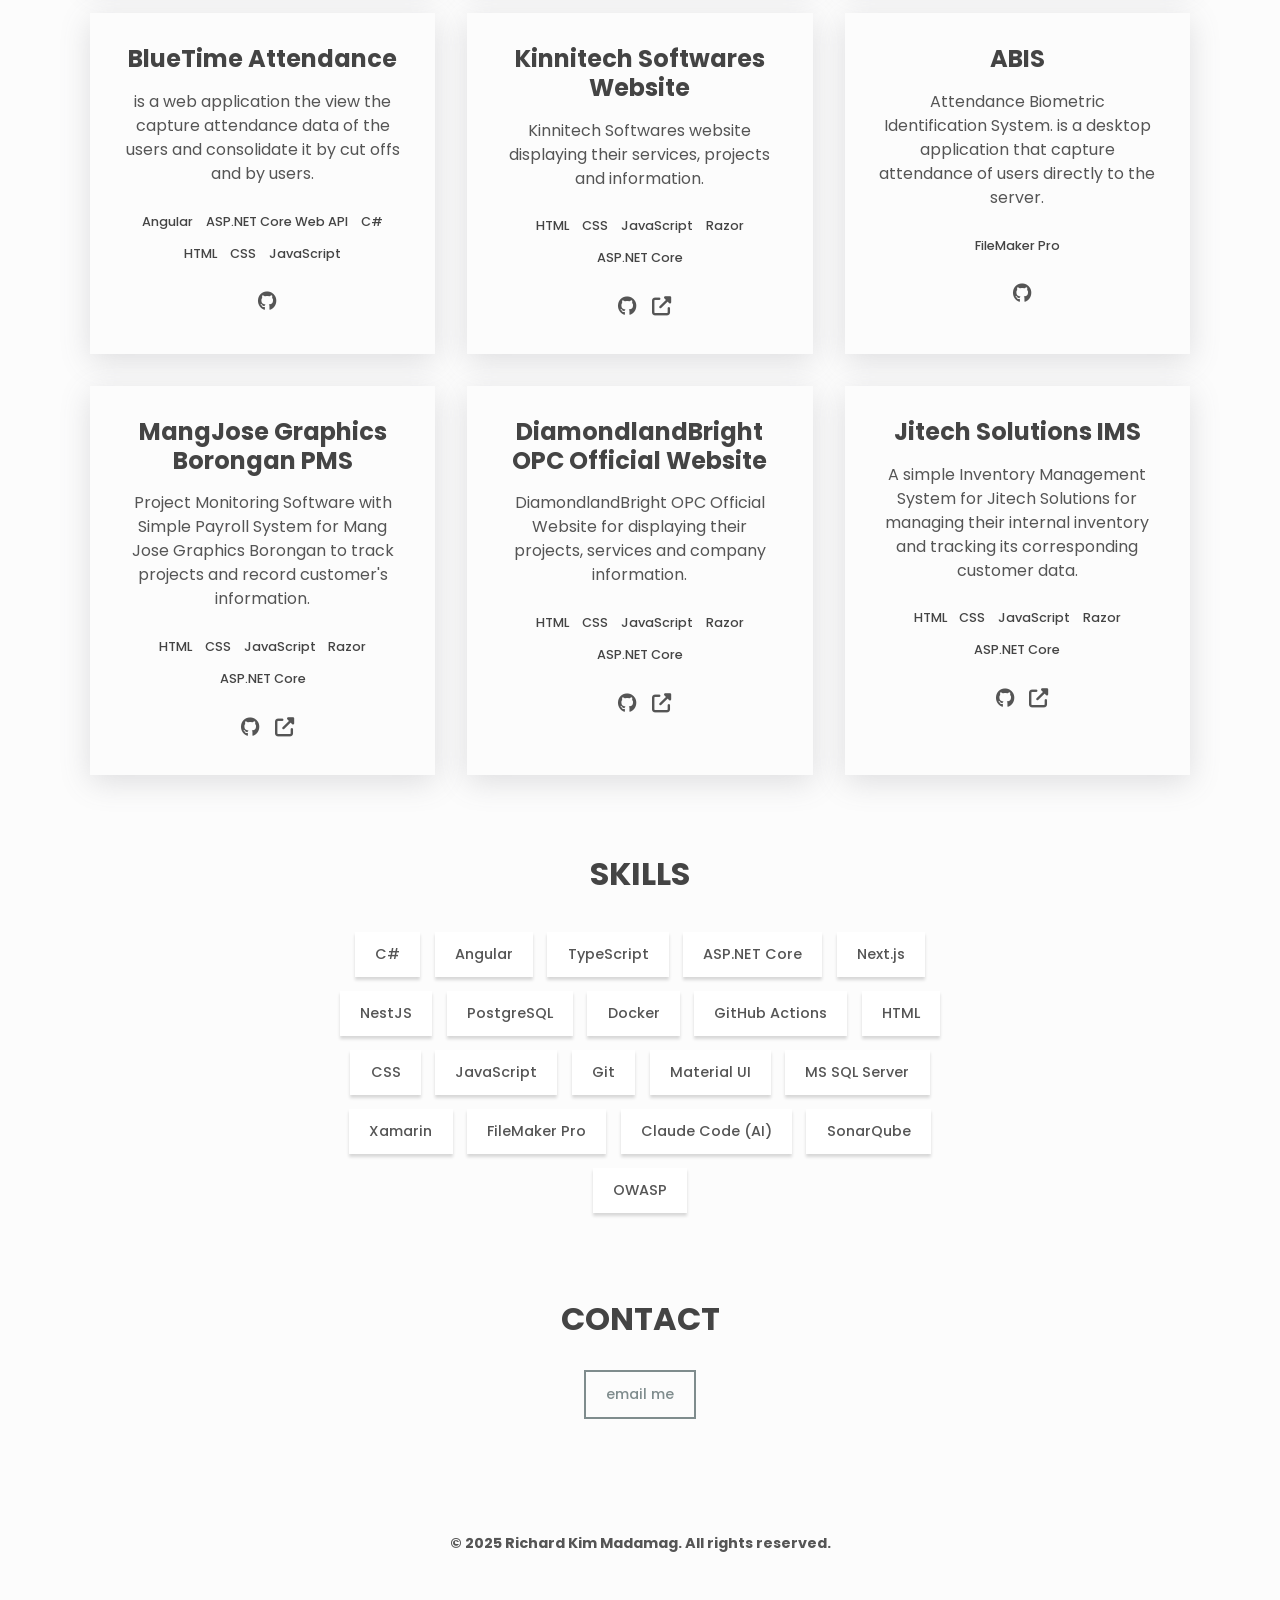
==== commit 2ac0916b: "Improve SEO, security, and fix theme toggle bug - Add meta description, Open Graph, and Twitter card" ====
--- a/index.html
+++ b/index.html
@@ -4,7 +4,14 @@
 <head>
   <meta charset="UTF-8" />
   <meta name="viewport" content="width=device-width, initial-scale=1" />
-  <meta name="description" content="Portfolio" />
+  <meta name="description" content="Richard Kim Madamag - Full Stack Developer specializing in Next.js, NestJS, PostgreSQL, Docker, and AI-assisted development. Based in the Philippines." />
+  <meta property="og:title" content="Richard Kim Madamag | Full Stack Developer" />
+  <meta property="og:description" content="Full Stack Developer specializing in Next.js, NestJS, PostgreSQL, Docker, and AI-assisted development." />
+  <meta property="og:type" content="website" />
+  <meta property="og:url" content="https://kinnrichard.github.io" />
+  <meta name="twitter:card" content="summary" />
+  <meta name="twitter:title" content="Richard Kim Madamag | Full Stack Developer" />
+  <meta name="twitter:description" content="Full Stack Developer specializing in Next.js, NestJS, PostgreSQL, Docker, and AI-assisted development." />
   <link rel="preconnect" href="https://fonts.googleapis.com" />
   <link rel="preconnect" href="https://fonts.gstatic.com" crossorigin />
   <link href="https://fonts.googleapis.com/css2?family=Poppins:wght@400;500;700&display=swap" rel="stylesheet" />
@@ -17,7 +24,7 @@
 <body class="light" id="top">
   <header class="header center">
     <h3>
-      <a href="http://kinnrichard.github.io" class="link">RKM.</a>
+      <a href="https://kinnrichard.github.io" class="link">RKM.</a>
     </h3>
 
     <nav class="nav center">
@@ -61,16 +68,16 @@
       </p>
 
       <div class="about__contact center">
-        <a href="https://mega.nz/file/4gUm0b6S#2HsHYPoQqhbKUtp5xmQ2JRCthd7hoEDloAqdLr2M_98" target="_blank">
+        <a href="https://mega.nz/file/4gUm0b6S#2HsHYPoQqhbKUtp5xmQ2JRCthd7hoEDloAqdLr2M_98" target="_blank" rel="noopener noreferrer">
           <span class="btn btn--outline">curriculum vitae</span>
         </a>
 
-        <a href="https://github.com/kinnrichard?tab=repositories" target="_blank" aria-label="github"
+        <a href="https://github.com/kinnrichard?tab=repositories" target="_blank" rel="noopener noreferrer" aria-label="github"
           class="link link--icon">
           <i aria-hidden="true" class="fab fa-github"></i>
         </a>
 
-        <a href="https://www.linkedin.com/in/richard-kim-madamag/" target="_blank" aria-label="linkedin"
+        <a href="https://www.linkedin.com/in/richard-kim-madamag/" target="_blank" rel="noopener noreferrer" aria-label="linkedin"
           class="link link--icon">
           <i aria-hidden="true" class="fab fa-linkedin"></i>
         </a>
@@ -101,7 +108,7 @@
           <a href="https://github.com/kinnrichard?tab=repositories" aria-label="source code" class="link link--icon">
             <i aria-hidden="true" class="fab fa-github"></i>
           </a>
-          <a href="https://demo.dentro.clinic" target="_blank" aria-label="live preview" class="link link--icon">
+          <a href="https://demo.dentro.clinic" target="_blank" rel="noopener noreferrer" aria-label="live preview" class="link link--icon">
             <i aria-hidden="true" class="fas fa-external-link-alt"></i>
           </a>
         </div>
@@ -125,7 +132,7 @@
           <a href="https://github.com/kinnrichard?tab=repositories" aria-label="source code" class="link link--icon">
             <i aria-hidden="true" class="fab fa-github"></i>
           </a>
-          <a href="https://app-staging.cointrackpro.com" target="_blank" aria-label="live preview" class="link link--icon">
+          <a href="https://app-staging.cointrackpro.com" target="_blank" rel="noopener noreferrer" aria-label="live preview" class="link link--icon">
             <i aria-hidden="true" class="fas fa-external-link-alt"></i>
           </a>
         </div>
@@ -149,7 +156,7 @@
           <a href="https://github.com/kinnrichard?tab=repositories" aria-label="source code" class="link link--icon">
             <i aria-hidden="true" class="fab fa-github"></i>
           </a>
-          <a href="https://demo.timelineqms.app" target="_blank" aria-label="live preview" class="link link--icon">
+          <a href="https://demo.timelineqms.app" target="_blank" rel="noopener noreferrer" aria-label="live preview" class="link link--icon">
             <i aria-hidden="true" class="fas fa-external-link-alt"></i>
           </a>
         </div>
@@ -187,10 +194,10 @@
             <li class="project__stack-item">MS SQL Server</li>
           </ul>
 
-          <a href="https://github.com/kinnrichard?tab=repositories" aria-label="source code" class="link link--icon" target="_blank">
-            <i aria-hidden="true" class="fab fa-github"></i>
-          </a>
-          <a href="https://bpkanegosyo.com" target="_blank" aria-label="live preview" class="link link--icon" target="_blank">
+          <a href="https://github.com/kinnrichard?tab=repositories" aria-label="source code" class="link link--icon" target="_blank" rel="noopener noreferrer">
+            <i aria-hidden="true" class="fab fa-github"></i>
+          </a>
+          <a href="https://bpkanegosyo.com" target="_blank" aria-label="live preview" class="link link--icon" rel="noopener noreferrer">
             <i aria-hidden="true" class="fas fa-external-link-alt"></i>
           </a>
         </div>
@@ -206,13 +213,13 @@
             <li class="project__stack-item">CSS</li>
             <li class="project__stack-item">JavaScript</li>
             <li class="project__stack-item">Razor</li>
-            <li class="project__stack-item">ASP.NET Cores</li>
-          </ul>
-
-          <a href="https://github.com/kinnrichard?tab=repositories" aria-label="source code" class="link link--icon">
-            <i aria-hidden="true" class="fab fa-github"></i>
-          </a>
-          <a href="https://mock.batangaspremium.com" target="_blank" aria-label="live preview" class="link link--icon" target="_blank">
+            <li class="project__stack-item">ASP.NET Core</li>
+          </ul>
+
+          <a href="https://github.com/kinnrichard?tab=repositories" aria-label="source code" class="link link--icon">
+            <i aria-hidden="true" class="fab fa-github"></i>
+          </a>
+          <a href="https://mock.batangaspremium.com" target="_blank" aria-label="live preview" class="link link--icon" rel="noopener noreferrer">
             <i aria-hidden="true" class="fas fa-external-link-alt"></i>
           </a>
         </div>
@@ -255,7 +262,7 @@
           <a href="https://github.com/kinnrichard?tab=repositories" aria-label="source code" class="link link--icon">
             <i aria-hidden="true" class="fab fa-github"></i>
           </a>
-          <a href="https://kinn-softwares.solutions" target="_blank" aria-label="live preview" class="link link--icon">
+          <a href="https://kinn-softwares.solutions" target="_blank" rel="noopener noreferrer" aria-label="live preview" class="link link--icon">
             <i aria-hidden="true" class="fas fa-external-link-alt"></i>
           </a>
         </div>
@@ -293,7 +300,7 @@
           <a href="https://github.com/kinnrichard?tab=repositories" aria-label="source code" class="link link--icon">
             <i aria-hidden="true" class="fab fa-github"></i>
           </a>
-          <a href="http://mangjosegraphics.com" target="_blank" aria-label="live preview" class="link link--icon">
+          <a href="http://mangjosegraphics.com" target="_blank" rel="noopener noreferrer" aria-label="live preview" class="link link--icon">
             <i aria-hidden="true" class="fas fa-external-link-alt"></i>
           </a>
         </div>
@@ -314,7 +321,7 @@
           <a href="https://github.com/kinnrichard?tab=repositories" aria-label="source code" class="link link--icon">
             <i aria-hidden="true" class="fab fa-github"></i>
           </a>
-          <a href="http://diamondlandbright.com" target="_blank" aria-label="live preview" class="link link--icon">
+          <a href="http://diamondlandbright.com" target="_blank" rel="noopener noreferrer" aria-label="live preview" class="link link--icon">
             <i aria-hidden="true" class="fas fa-external-link-alt"></i>
           </a>
         </div>
@@ -335,7 +342,7 @@
           <a href="https://github.com/kinnrichard?tab=repositories" aria-label="source code" class="link link--icon">
             <i aria-hidden="true" class="fab fa-github"></i>
           </a>
-          <a href="http://ims.jitech.solutions" target="_blank" aria-label="live preview" class="link link--icon">
+          <a href="http://ims.jitech.solutions" target="_blank" rel="noopener noreferrer" aria-label="live preview" class="link link--icon">
             <i aria-hidden="true" class="fas fa-external-link-alt"></i>
           </a>
         </div>
@@ -373,15 +380,14 @@
     <!-- Contact -->
     <section class="section contact center" id="contact">
       <h2 class="section__title">Contact</h2>
-      <a href="mailto:richardkimmadamag@gmail.com" target="_blank">
+      <a href="mailto:richardkimmadamag@gmail.com">
         <span class="btn btn--outline">Email me</span>
       </a>
     </section>
   </main>
 
   <footer class="footer">
-    <a class="link footer__link">
-    </a>
+    <span class="footer__link">&copy; 2025 Richard Kim Madamag. All rights reserved.</span>
   </footer>
 
   <div class="scroll-container">
--- a/styles.css
+++ b/styles.css
@@ -325,7 +325,7 @@
 }
 
 .skills__list {
-  max-width: 450px;
+  max-width: 650px;
   width: 95%;
   margin: 0 auto;
   display: flex;
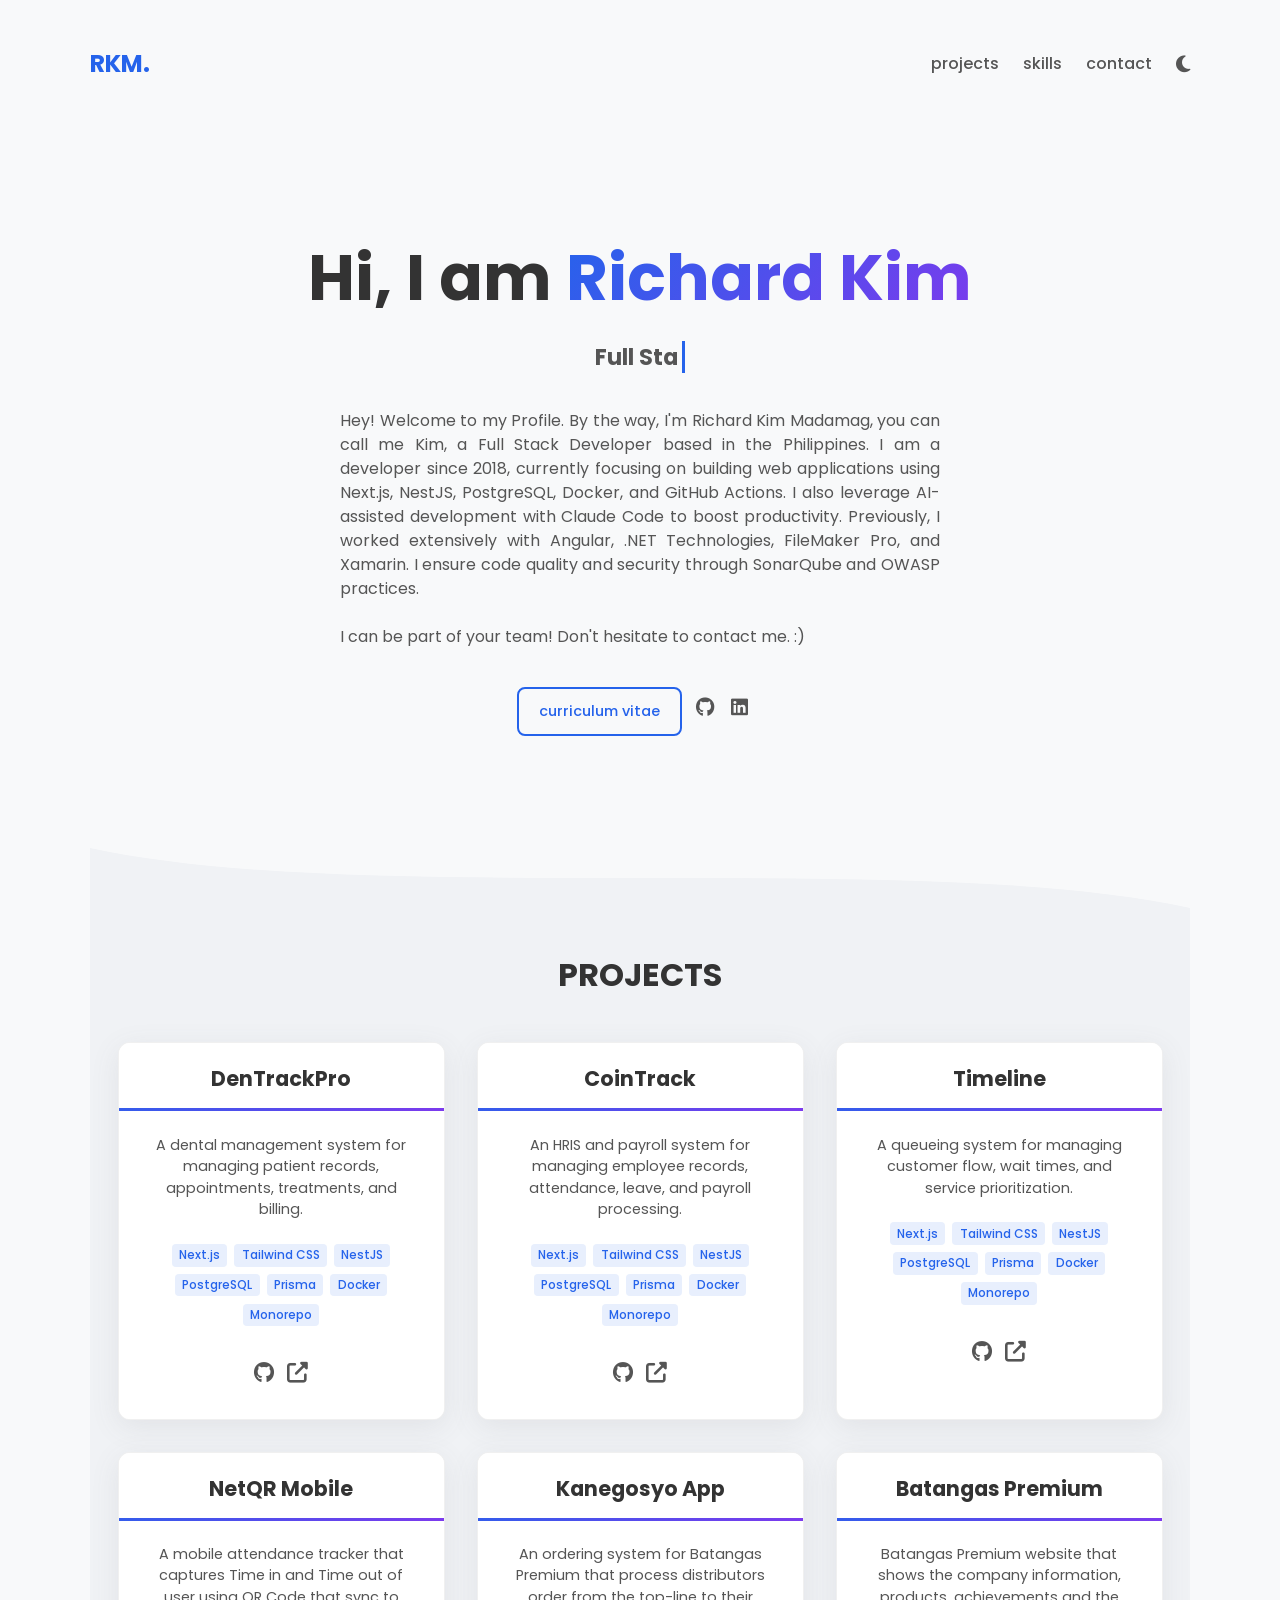
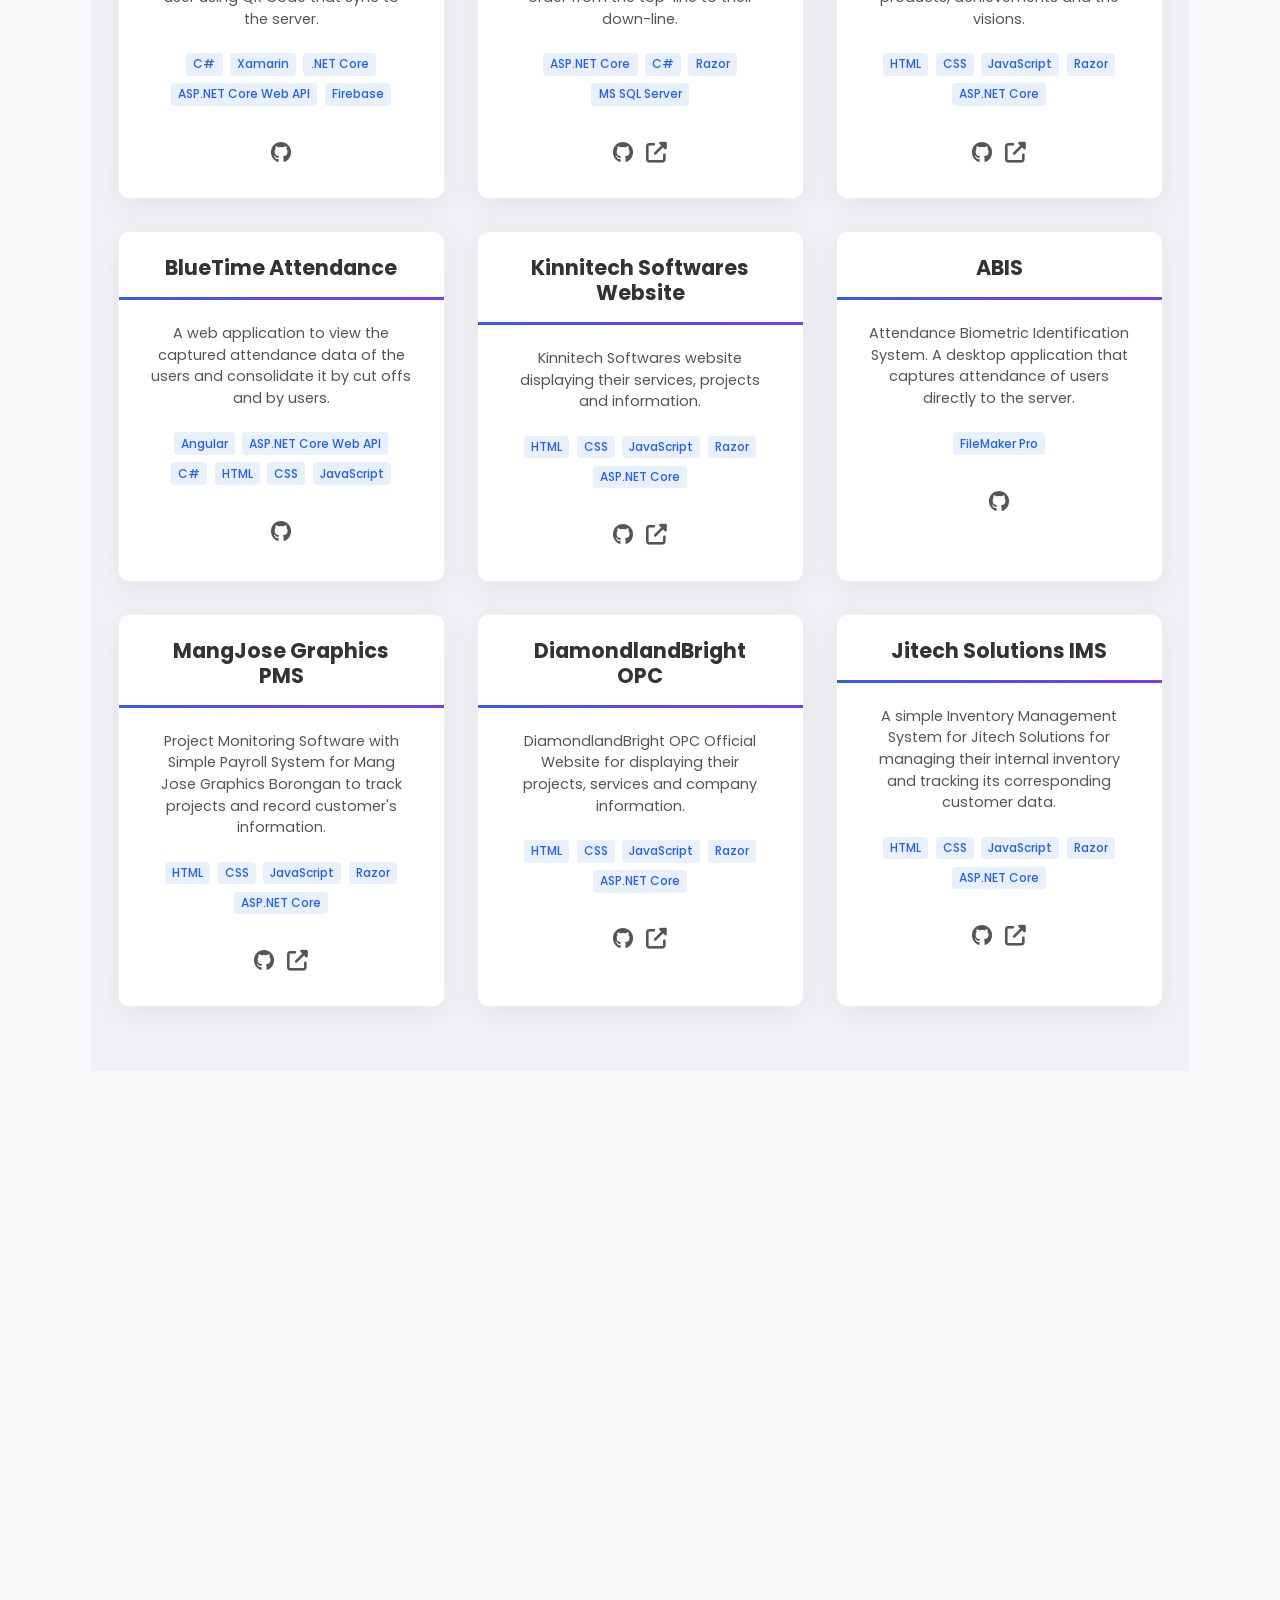
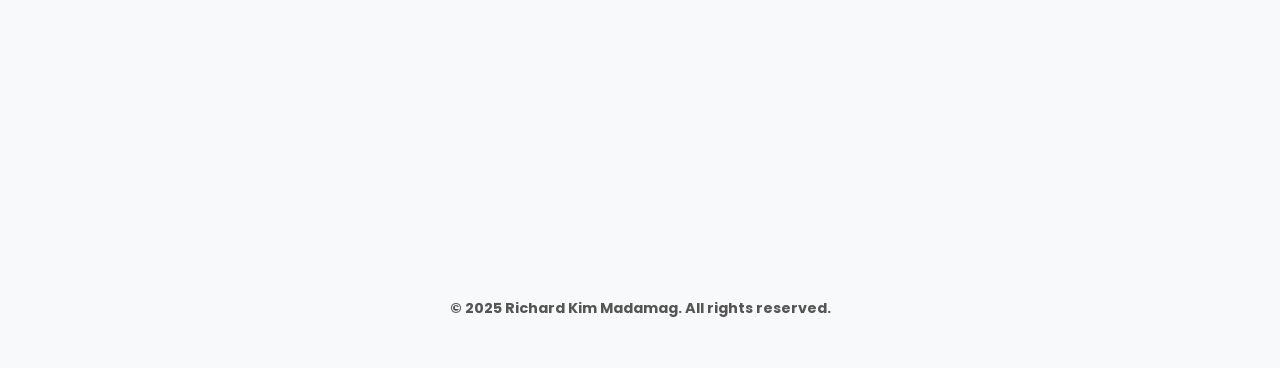
==== commit bd7b9d68: "Complete visual redesign of portfolio - Vibrant color scheme with blue/purple gradient accents - Gra" ====
--- a/index.html
+++ b/index.html
@@ -53,9 +53,11 @@
   <main>
     <!-- About -->
     <div class="about center">
-      <h1>Hi, I am <span class="about__name">Richard Kim</span></h1>
-      <h2 class="about__role">Full Stack Developer | AI-Assisted Development</h2>
-      <p class="about__desc">
+      <h1 class="fade-in">Hi, I am <span class="about__name">Richard Kim</span></h1>
+      <h2 class="about__role fade-in">
+        <span class="typing-text" id="typing-text"></span>
+      </h2>
+      <p class="about__desc fade-in">
         Hey! Welcome to my Profile. By the way, I'm Richard Kim Madamag, you can
         call me Kim, a Full Stack Developer based in the Philippines.
         I am a developer since 2018, currently focusing on building web applications
@@ -67,7 +69,7 @@
         I can be part of your team! Don't hesitate to contact me. :)
       </p>
 
-      <div class="about__contact center">
+      <div class="about__contact center fade-in">
         <a href="https://mega.nz/file/4gUm0b6S#2HsHYPoQqhbKUtp5xmQ2JRCthd7hoEDloAqdLr2M_98" target="_blank" rel="noopener noreferrer">
           <span class="btn btn--outline">curriculum vitae</span>
         </a>
@@ -84,301 +86,409 @@
       </div>
     </div>
 
+    <!-- Wave Divider -->
+    <div class="section-divider">
+      <svg viewBox="0 0 1200 60" preserveAspectRatio="none">
+        <path d="M0,0 C300,60 900,0 1200,60 L1200,60 L0,60 Z"></path>
+      </svg>
+    </div>
+
     <!-- Projects -->
-    <section id="projects" class="section projects">
-      <h2 class="section__title">Projects</h2>
-
-      <div class="projects__grid">
-        <div class="project">
-          <h3>DenTrackPro</h3>
-          <p class="project__description">
-            A dental management system for managing patient records,
-            appointments, treatments, and billing.
-          </p>
-          <ul class="project__stack">
-            <li class="project__stack-item">Next.js</li>
-            <li class="project__stack-item">Tailwind CSS</li>
-            <li class="project__stack-item">NestJS</li>
-            <li class="project__stack-item">PostgreSQL</li>
-            <li class="project__stack-item">Prisma</li>
-            <li class="project__stack-item">Docker</li>
-            <li class="project__stack-item">Monorepo</li>
-          </ul>
-
-          <a href="https://github.com/kinnrichard?tab=repositories" aria-label="source code" class="link link--icon">
-            <i aria-hidden="true" class="fab fa-github"></i>
-          </a>
-          <a href="https://demo.dentro.clinic" target="_blank" rel="noopener noreferrer" aria-label="live preview" class="link link--icon">
-            <i aria-hidden="true" class="fas fa-external-link-alt"></i>
-          </a>
-        </div>
-
-        <div class="project">
-          <h3>CoinTrack</h3>
-          <p class="project__description">
-            An HRIS and payroll system for managing employee records,
-            attendance, leave, and payroll processing.
-          </p>
-          <ul class="project__stack">
-            <li class="project__stack-item">Next.js</li>
-            <li class="project__stack-item">Tailwind CSS</li>
-            <li class="project__stack-item">NestJS</li>
-            <li class="project__stack-item">PostgreSQL</li>
-            <li class="project__stack-item">Prisma</li>
-            <li class="project__stack-item">Docker</li>
-            <li class="project__stack-item">Monorepo</li>
-          </ul>
-
-          <a href="https://github.com/kinnrichard?tab=repositories" aria-label="source code" class="link link--icon">
-            <i aria-hidden="true" class="fab fa-github"></i>
-          </a>
-          <a href="https://app-staging.cointrackpro.com" target="_blank" rel="noopener noreferrer" aria-label="live preview" class="link link--icon">
-            <i aria-hidden="true" class="fas fa-external-link-alt"></i>
-          </a>
-        </div>
-
-        <div class="project">
-          <h3>Timeline</h3>
-          <p class="project__description">
-            A queueing system for managing customer flow,
-            wait times, and service prioritization.
-          </p>
-          <ul class="project__stack">
-            <li class="project__stack-item">Next.js</li>
-            <li class="project__stack-item">Tailwind CSS</li>
-            <li class="project__stack-item">NestJS</li>
-            <li class="project__stack-item">PostgreSQL</li>
-            <li class="project__stack-item">Prisma</li>
-            <li class="project__stack-item">Docker</li>
-            <li class="project__stack-item">Monorepo</li>
-          </ul>
-
-          <a href="https://github.com/kinnrichard?tab=repositories" aria-label="source code" class="link link--icon">
-            <i aria-hidden="true" class="fab fa-github"></i>
-          </a>
-          <a href="https://demo.timelineqms.app" target="_blank" rel="noopener noreferrer" aria-label="live preview" class="link link--icon">
-            <i aria-hidden="true" class="fas fa-external-link-alt"></i>
-          </a>
-        </div>
-
-        <div class="project">
-          <h3>NetQR Mobile</h3>
-          <p class="project__description">
-            a mobile attendance tracker that captures Time in
-            and Time out of user using QR Code that sync to
-            the server.
-          </p>
-          <ul class="project__stack">
-            <li class="project__stack-item">C#</li>
-            <li class="project__stack-item">Xamarin</li>
-            <li class="project__stack-item">.NET Core</li>
-            <li class="project__stack-item">ASP.NET Core Web API / Firebase</li>
-          </ul>
-
-          <a href="https://github.com" aria-label="source code" class="link link--icon">
-            <i aria-hidden="true" class="fab fa-github"></i>
-          </a>
-        </div>
-
-        <div class="project">
-          <h3>Kanegosyo App</h3>
-          <p class="project__description">
-            an ordering system for Batangas Premium that
-            process distributors order from the top-line to
-            their down-line.
-          </p>
-          <ul class="project__stack">
-            <li class="project__stack-item">ASP.NET Core</li>
-            <li class="project__stack-item">C#</li>
-            <li class="project__stack-item">Razor</li>
-            <li class="project__stack-item">MS SQL Server</li>
-          </ul>
-
-          <a href="https://github.com/kinnrichard?tab=repositories" aria-label="source code" class="link link--icon" target="_blank" rel="noopener noreferrer">
-            <i aria-hidden="true" class="fab fa-github"></i>
-          </a>
-          <a href="https://bpkanegosyo.com" target="_blank" aria-label="live preview" class="link link--icon" rel="noopener noreferrer">
-            <i aria-hidden="true" class="fas fa-external-link-alt"></i>
-          </a>
-        </div>
-
-        <div class="project">
-          <h3>Batangas Premium</h3>
-          <p class="project__description">
-            Batangas Premium website that shows the company
-            information, products, achievements and the visions.
-          </p>
-          <ul class="project__stack">
-            <li class="project__stack-item">HTML</li>
-            <li class="project__stack-item">CSS</li>
-            <li class="project__stack-item">JavaScript</li>
-            <li class="project__stack-item">Razor</li>
-            <li class="project__stack-item">ASP.NET Core</li>
-          </ul>
-
-          <a href="https://github.com/kinnrichard?tab=repositories" aria-label="source code" class="link link--icon">
-            <i aria-hidden="true" class="fab fa-github"></i>
-          </a>
-          <a href="https://mock.batangaspremium.com" target="_blank" aria-label="live preview" class="link link--icon" rel="noopener noreferrer">
-            <i aria-hidden="true" class="fas fa-external-link-alt"></i>
-          </a>
-        </div>
-
-        <div class="project">
-          <h3>BlueTime Attendance</h3>
-          <p class="project__description">
-            is a web application the view the capture attendance
-            data of the users and consolidate it by cut offs and by
-            users.
-          </p>
-          <ul class="project__stack">
-            <li class="project__stack-item">Angular</li>
-            <li class="project__stack-item">ASP.NET Core Web API</li>
-            <li class="project__stack-item">C#</li>
-            <li class="project__stack-item">HTML</li>
-            <li class="project__stack-item">CSS</li>
-            <li class="project__stack-item">JavaScript</li>
-          </ul>
-
-          <a href="https://github.com/kinnrichard?tab=repositories" aria-label="source code" class="link link--icon">
-            <i aria-hidden="true" class="fab fa-github"></i>
-          </a>
-        </div>
-
-        <div class="project">
-          <h3>Kinnitech Softwares Website</h3>
-          <p class="project__description">
-            Kinnitech Softwares website displaying their
-            services, projects and information.
-          </p>
-          <ul class="project__stack">
-            <li class="project__stack-item">HTML</li>
-            <li class="project__stack-item">CSS</li>
-            <li class="project__stack-item">JavaScript</li>
-            <li class="project__stack-item">Razor</li>
-            <li class="project__stack-item">ASP.NET Core</li>
-          </ul>
-
-          <a href="https://github.com/kinnrichard?tab=repositories" aria-label="source code" class="link link--icon">
-            <i aria-hidden="true" class="fab fa-github"></i>
-          </a>
-          <a href="https://kinn-softwares.solutions" target="_blank" rel="noopener noreferrer" aria-label="live preview" class="link link--icon">
-            <i aria-hidden="true" class="fas fa-external-link-alt"></i>
-          </a>
-        </div>
-
-        <div class="project">
-          <h3>ABIS</h3>
-          <p class="project__description">
-            Attendance Biometric Identification System. is a desktop
-            application that capture attendance of users directly to
-            the server.
-          </p>
-          <ul class="project__stack">
-            <li class="project__stack-item">FileMaker Pro</li>
-            
-          </ul>
-
-          <a href="https://github.com/kinnrichard?tab=repositories" aria-label="source code" class="link link--icon">
-            <i aria-hidden="true" class="fab fa-github"></i>
-          </a>
-        </div>
-
-        <div class="project">
-          <h3>MangJose Graphics Borongan PMS</h3>
-          <p class="project__description">
-            Project Monitoring Software with Simple Payroll System for Mang Jose Graphics Borongan to track projects and record customer's information.
-          </p>
-          <ul class="project__stack">
-            <li class="project__stack-item">HTML</li>
-            <li class="project__stack-item">CSS</li>
-            <li class="project__stack-item">JavaScript</li>
-            <li class="project__stack-item">Razor</li>
-            <li class="project__stack-item">ASP.NET Core</li>
-          </ul>
-
-          <a href="https://github.com/kinnrichard?tab=repositories" aria-label="source code" class="link link--icon">
-            <i aria-hidden="true" class="fab fa-github"></i>
-          </a>
-          <a href="http://mangjosegraphics.com" target="_blank" rel="noopener noreferrer" aria-label="live preview" class="link link--icon">
-            <i aria-hidden="true" class="fas fa-external-link-alt"></i>
-          </a>
-        </div>
-
-        <div class="project">
-          <h3>DiamondlandBright OPC Official Website</h3>
-          <p class="project__description">
-            DiamondlandBright OPC Official Website for displaying their projects, services and company information.
-          </p>
-          <ul class="project__stack">
-            <li class="project__stack-item">HTML</li>
-            <li class="project__stack-item">CSS</li>
-            <li class="project__stack-item">JavaScript</li>
-            <li class="project__stack-item">Razor</li>
-            <li class="project__stack-item">ASP.NET Core</li>
-          </ul>
-
-          <a href="https://github.com/kinnrichard?tab=repositories" aria-label="source code" class="link link--icon">
-            <i aria-hidden="true" class="fab fa-github"></i>
-          </a>
-          <a href="http://diamondlandbright.com" target="_blank" rel="noopener noreferrer" aria-label="live preview" class="link link--icon">
-            <i aria-hidden="true" class="fas fa-external-link-alt"></i>
-          </a>
-        </div>
-
-        <div class="project">
-          <h3>Jitech Solutions IMS</h3>
-          <p class="project__description">
-            A simple Inventory Management System for Jitech Solutions for managing their internal inventory and tracking its corresponding customer data.
-          </p>
-          <ul class="project__stack">
-            <li class="project__stack-item">HTML</li>
-            <li class="project__stack-item">CSS</li>
-            <li class="project__stack-item">JavaScript</li>
-            <li class="project__stack-item">Razor</li>
-            <li class="project__stack-item">ASP.NET Core</li>
-          </ul>
-
-          <a href="https://github.com/kinnrichard?tab=repositories" aria-label="source code" class="link link--icon">
-            <i aria-hidden="true" class="fab fa-github"></i>
-          </a>
-          <a href="http://ims.jitech.solutions" target="_blank" rel="noopener noreferrer" aria-label="live preview" class="link link--icon">
-            <i aria-hidden="true" class="fas fa-external-link-alt"></i>
-          </a>
+    <section id="projects" class="section section--alt projects">
+      <h2 class="section__title fade-in">Projects</h2>
+
+      <div class="projects__grid" style="max-width:1100px;width:95%;margin:0 auto;">
+        <div class="project fade-in">
+          <div class="project__header">
+            <h3>DenTrackPro</h3>
+          </div>
+          <div class="project__body">
+            <p class="project__description">
+              A dental management system for managing patient records,
+              appointments, treatments, and billing.
+            </p>
+            <ul class="project__stack">
+              <li class="project__stack-item">Next.js</li>
+              <li class="project__stack-item">Tailwind CSS</li>
+              <li class="project__stack-item">NestJS</li>
+              <li class="project__stack-item">PostgreSQL</li>
+              <li class="project__stack-item">Prisma</li>
+              <li class="project__stack-item">Docker</li>
+              <li class="project__stack-item">Monorepo</li>
+            </ul>
+            <div class="project__links">
+              <a href="https://github.com/kinnrichard?tab=repositories" aria-label="source code" class="link link--icon">
+                <i aria-hidden="true" class="fab fa-github"></i>
+              </a>
+              <a href="https://demo.dentro.clinic" target="_blank" rel="noopener noreferrer" aria-label="live preview" class="link link--icon">
+                <i aria-hidden="true" class="fas fa-external-link-alt"></i>
+              </a>
+            </div>
+          </div>
+        </div>
+
+        <div class="project fade-in">
+          <div class="project__header">
+            <h3>CoinTrack</h3>
+          </div>
+          <div class="project__body">
+            <p class="project__description">
+              An HRIS and payroll system for managing employee records,
+              attendance, leave, and payroll processing.
+            </p>
+            <ul class="project__stack">
+              <li class="project__stack-item">Next.js</li>
+              <li class="project__stack-item">Tailwind CSS</li>
+              <li class="project__stack-item">NestJS</li>
+              <li class="project__stack-item">PostgreSQL</li>
+              <li class="project__stack-item">Prisma</li>
+              <li class="project__stack-item">Docker</li>
+              <li class="project__stack-item">Monorepo</li>
+            </ul>
+            <div class="project__links">
+              <a href="https://github.com/kinnrichard?tab=repositories" aria-label="source code" class="link link--icon">
+                <i aria-hidden="true" class="fab fa-github"></i>
+              </a>
+              <a href="https://app-staging.cointrackpro.com" target="_blank" rel="noopener noreferrer" aria-label="live preview" class="link link--icon">
+                <i aria-hidden="true" class="fas fa-external-link-alt"></i>
+              </a>
+            </div>
+          </div>
+        </div>
+
+        <div class="project fade-in">
+          <div class="project__header">
+            <h3>Timeline</h3>
+          </div>
+          <div class="project__body">
+            <p class="project__description">
+              A queueing system for managing customer flow,
+              wait times, and service prioritization.
+            </p>
+            <ul class="project__stack">
+              <li class="project__stack-item">Next.js</li>
+              <li class="project__stack-item">Tailwind CSS</li>
+              <li class="project__stack-item">NestJS</li>
+              <li class="project__stack-item">PostgreSQL</li>
+              <li class="project__stack-item">Prisma</li>
+              <li class="project__stack-item">Docker</li>
+              <li class="project__stack-item">Monorepo</li>
+            </ul>
+            <div class="project__links">
+              <a href="https://github.com/kinnrichard?tab=repositories" aria-label="source code" class="link link--icon">
+                <i aria-hidden="true" class="fab fa-github"></i>
+              </a>
+              <a href="https://demo.timelineqms.app" target="_blank" rel="noopener noreferrer" aria-label="live preview" class="link link--icon">
+                <i aria-hidden="true" class="fas fa-external-link-alt"></i>
+              </a>
+            </div>
+          </div>
+        </div>
+
+        <div class="project fade-in">
+          <div class="project__header">
+            <h3>NetQR Mobile</h3>
+          </div>
+          <div class="project__body">
+            <p class="project__description">
+              A mobile attendance tracker that captures Time in
+              and Time out of user using QR Code that sync to
+              the server.
+            </p>
+            <ul class="project__stack">
+              <li class="project__stack-item">C#</li>
+              <li class="project__stack-item">Xamarin</li>
+              <li class="project__stack-item">.NET Core</li>
+              <li class="project__stack-item">ASP.NET Core Web API</li>
+              <li class="project__stack-item">Firebase</li>
+            </ul>
+            <div class="project__links">
+              <a href="https://github.com/kinnrichard?tab=repositories" aria-label="source code" class="link link--icon">
+                <i aria-hidden="true" class="fab fa-github"></i>
+              </a>
+            </div>
+          </div>
+        </div>
+
+        <div class="project fade-in">
+          <div class="project__header">
+            <h3>Kanegosyo App</h3>
+          </div>
+          <div class="project__body">
+            <p class="project__description">
+              An ordering system for Batangas Premium that
+              process distributors order from the top-line to
+              their down-line.
+            </p>
+            <ul class="project__stack">
+              <li class="project__stack-item">ASP.NET Core</li>
+              <li class="project__stack-item">C#</li>
+              <li class="project__stack-item">Razor</li>
+              <li class="project__stack-item">MS SQL Server</li>
+            </ul>
+            <div class="project__links">
+              <a href="https://github.com/kinnrichard?tab=repositories" aria-label="source code" class="link link--icon" target="_blank" rel="noopener noreferrer">
+                <i aria-hidden="true" class="fab fa-github"></i>
+              </a>
+              <a href="https://bpkanegosyo.com" target="_blank" rel="noopener noreferrer" aria-label="live preview" class="link link--icon">
+                <i aria-hidden="true" class="fas fa-external-link-alt"></i>
+              </a>
+            </div>
+          </div>
+        </div>
+
+        <div class="project fade-in">
+          <div class="project__header">
+            <h3>Batangas Premium</h3>
+          </div>
+          <div class="project__body">
+            <p class="project__description">
+              Batangas Premium website that shows the company
+              information, products, achievements and the visions.
+            </p>
+            <ul class="project__stack">
+              <li class="project__stack-item">HTML</li>
+              <li class="project__stack-item">CSS</li>
+              <li class="project__stack-item">JavaScript</li>
+              <li class="project__stack-item">Razor</li>
+              <li class="project__stack-item">ASP.NET Core</li>
+            </ul>
+            <div class="project__links">
+              <a href="https://github.com/kinnrichard?tab=repositories" aria-label="source code" class="link link--icon">
+                <i aria-hidden="true" class="fab fa-github"></i>
+              </a>
+              <a href="https://mock.batangaspremium.com" target="_blank" rel="noopener noreferrer" aria-label="live preview" class="link link--icon">
+                <i aria-hidden="true" class="fas fa-external-link-alt"></i>
+              </a>
+            </div>
+          </div>
+        </div>
+
+        <div class="project fade-in">
+          <div class="project__header">
+            <h3>BlueTime Attendance</h3>
+          </div>
+          <div class="project__body">
+            <p class="project__description">
+              A web application to view the captured attendance
+              data of the users and consolidate it by cut offs and by
+              users.
+            </p>
+            <ul class="project__stack">
+              <li class="project__stack-item">Angular</li>
+              <li class="project__stack-item">ASP.NET Core Web API</li>
+              <li class="project__stack-item">C#</li>
+              <li class="project__stack-item">HTML</li>
+              <li class="project__stack-item">CSS</li>
+              <li class="project__stack-item">JavaScript</li>
+            </ul>
+            <div class="project__links">
+              <a href="https://github.com/kinnrichard?tab=repositories" aria-label="source code" class="link link--icon">
+                <i aria-hidden="true" class="fab fa-github"></i>
+              </a>
+            </div>
+          </div>
+        </div>
+
+        <div class="project fade-in">
+          <div class="project__header">
+            <h3>Kinnitech Softwares Website</h3>
+          </div>
+          <div class="project__body">
+            <p class="project__description">
+              Kinnitech Softwares website displaying their
+              services, projects and information.
+            </p>
+            <ul class="project__stack">
+              <li class="project__stack-item">HTML</li>
+              <li class="project__stack-item">CSS</li>
+              <li class="project__stack-item">JavaScript</li>
+              <li class="project__stack-item">Razor</li>
+              <li class="project__stack-item">ASP.NET Core</li>
+            </ul>
+            <div class="project__links">
+              <a href="https://github.com/kinnrichard?tab=repositories" aria-label="source code" class="link link--icon">
+                <i aria-hidden="true" class="fab fa-github"></i>
+              </a>
+              <a href="https://kinn-softwares.solutions" target="_blank" rel="noopener noreferrer" aria-label="live preview" class="link link--icon">
+                <i aria-hidden="true" class="fas fa-external-link-alt"></i>
+              </a>
+            </div>
+          </div>
+        </div>
+
+        <div class="project fade-in">
+          <div class="project__header">
+            <h3>ABIS</h3>
+          </div>
+          <div class="project__body">
+            <p class="project__description">
+              Attendance Biometric Identification System. A desktop
+              application that captures attendance of users directly to
+              the server.
+            </p>
+            <ul class="project__stack">
+              <li class="project__stack-item">FileMaker Pro</li>
+            </ul>
+            <div class="project__links">
+              <a href="https://github.com/kinnrichard?tab=repositories" aria-label="source code" class="link link--icon">
+                <i aria-hidden="true" class="fab fa-github"></i>
+              </a>
+            </div>
+          </div>
+        </div>
+
+        <div class="project fade-in">
+          <div class="project__header">
+            <h3>MangJose Graphics PMS</h3>
+          </div>
+          <div class="project__body">
+            <p class="project__description">
+              Project Monitoring Software with Simple Payroll System for Mang Jose Graphics Borongan to track projects and record customer's information.
+            </p>
+            <ul class="project__stack">
+              <li class="project__stack-item">HTML</li>
+              <li class="project__stack-item">CSS</li>
+              <li class="project__stack-item">JavaScript</li>
+              <li class="project__stack-item">Razor</li>
+              <li class="project__stack-item">ASP.NET Core</li>
+            </ul>
+            <div class="project__links">
+              <a href="https://github.com/kinnrichard?tab=repositories" aria-label="source code" class="link link--icon">
+                <i aria-hidden="true" class="fab fa-github"></i>
+              </a>
+              <a href="http://mangjosegraphics.com" target="_blank" rel="noopener noreferrer" aria-label="live preview" class="link link--icon">
+                <i aria-hidden="true" class="fas fa-external-link-alt"></i>
+              </a>
+            </div>
+          </div>
+        </div>
+
+        <div class="project fade-in">
+          <div class="project__header">
+            <h3>DiamondlandBright OPC</h3>
+          </div>
+          <div class="project__body">
+            <p class="project__description">
+              DiamondlandBright OPC Official Website for displaying their projects, services and company information.
+            </p>
+            <ul class="project__stack">
+              <li class="project__stack-item">HTML</li>
+              <li class="project__stack-item">CSS</li>
+              <li class="project__stack-item">JavaScript</li>
+              <li class="project__stack-item">Razor</li>
+              <li class="project__stack-item">ASP.NET Core</li>
+            </ul>
+            <div class="project__links">
+              <a href="https://github.com/kinnrichard?tab=repositories" aria-label="source code" class="link link--icon">
+                <i aria-hidden="true" class="fab fa-github"></i>
+              </a>
+              <a href="http://diamondlandbright.com" target="_blank" rel="noopener noreferrer" aria-label="live preview" class="link link--icon">
+                <i aria-hidden="true" class="fas fa-external-link-alt"></i>
+              </a>
+            </div>
+          </div>
+        </div>
+
+        <div class="project fade-in">
+          <div class="project__header">
+            <h3>Jitech Solutions IMS</h3>
+          </div>
+          <div class="project__body">
+            <p class="project__description">
+              A simple Inventory Management System for Jitech Solutions for managing their internal inventory and tracking its corresponding customer data.
+            </p>
+            <ul class="project__stack">
+              <li class="project__stack-item">HTML</li>
+              <li class="project__stack-item">CSS</li>
+              <li class="project__stack-item">JavaScript</li>
+              <li class="project__stack-item">Razor</li>
+              <li class="project__stack-item">ASP.NET Core</li>
+            </ul>
+            <div class="project__links">
+              <a href="https://github.com/kinnrichard?tab=repositories" aria-label="source code" class="link link--icon">
+                <i aria-hidden="true" class="fab fa-github"></i>
+              </a>
+              <a href="http://ims.jitech.solutions" target="_blank" rel="noopener noreferrer" aria-label="live preview" class="link link--icon">
+                <i aria-hidden="true" class="fas fa-external-link-alt"></i>
+              </a>
+            </div>
+          </div>
         </div>
 
       </div>
     </section>
 
+    <!-- Wave Divider Bottom -->
+    <div class="section-divider section-divider--bottom">
+      <svg viewBox="0 0 1200 60" preserveAspectRatio="none">
+        <path d="M0,60 C300,0 900,60 1200,0 L1200,60 L0,60 Z"></path>
+      </svg>
+    </div>
+
     <!-- Skills -->
     <section class="section skills" id="skills">
-      <h2 class="section__title">Skills</h2>
-      <ul class="skills__list">
-        <li class="skills__list-item btn btn--plain">C#</li>
-        <li class="skills__list-item btn btn--plain">Angular</li>
-        <li class="skills__list-item btn btn--plain">TypeScript</li>
-        <li class="skills__list-item btn btn--plain">ASP.NET Core</li>
-        <li class="skills__list-item btn btn--plain">Next.js</li>
-        <li class="skills__list-item btn btn--plain">NestJS</li>
-        <li class="skills__list-item btn btn--plain">PostgreSQL</li>
-        <li class="skills__list-item btn btn--plain">Docker</li>
-        <li class="skills__list-item btn btn--plain">GitHub Actions</li>
-        <li class="skills__list-item btn btn--plain">HTML</li>
-        <li class="skills__list-item btn btn--plain">CSS</li>
-        <li class="skills__list-item btn btn--plain">JavaScript</li>
-        <li class="skills__list-item btn btn--plain">Git</li>
-        <li class="skills__list-item btn btn--plain">Material UI</li>
-        <li class="skills__list-item btn btn--plain">MS SQL Server</li>
-        <li class="skills__list-item btn btn--plain">Xamarin</li>
-        <li class="skills__list-item btn btn--plain">FileMaker Pro</li>
-        <li class="skills__list-item btn btn--plain">Claude Code (AI)</li>
-        <li class="skills__list-item btn btn--plain">SonarQube</li>
-        <li class="skills__list-item btn btn--plain">OWASP</li>
-      </ul>
+      <h2 class="section__title fade-in">Skills</h2>
+      <div class="skills__categories">
+        <div class="skills__category fade-in">
+          <div class="skills__category-title skills__category-title--frontend">
+            <i class="fas fa-palette"></i> Frontend
+          </div>
+          <ul class="skills__list">
+            <li class="skills__list-item btn btn--plain">Next.js</li>
+            <li class="skills__list-item btn btn--plain">Angular</li>
+            <li class="skills__list-item btn btn--plain">TypeScript</li>
+            <li class="skills__list-item btn btn--plain">JavaScript</li>
+            <li class="skills__list-item btn btn--plain">HTML</li>
+            <li class="skills__list-item btn btn--plain">CSS</li>
+            <li class="skills__list-item btn btn--plain">Tailwind CSS</li>
+            <li class="skills__list-item btn btn--plain">Material UI</li>
+          </ul>
+        </div>
+
+        <div class="skills__category fade-in">
+          <div class="skills__category-title skills__category-title--backend">
+            <i class="fas fa-server"></i> Backend
+          </div>
+          <ul class="skills__list">
+            <li class="skills__list-item btn btn--plain">NestJS</li>
+            <li class="skills__list-item btn btn--plain">ASP.NET Core</li>
+            <li class="skills__list-item btn btn--plain">C#</li>
+            <li class="skills__list-item btn btn--plain">PostgreSQL</li>
+            <li class="skills__list-item btn btn--plain">Prisma</li>
+            <li class="skills__list-item btn btn--plain">MS SQL Server</li>
+            <li class="skills__list-item btn btn--plain">FileMaker Pro</li>
+          </ul>
+        </div>
+
+        <div class="skills__category fade-in">
+          <div class="skills__category-title skills__category-title--devops">
+            <i class="fas fa-cloud"></i> DevOps
+          </div>
+          <ul class="skills__list">
+            <li class="skills__list-item btn btn--plain">Docker</li>
+            <li class="skills__list-item btn btn--plain">GitHub Actions</li>
+            <li class="skills__list-item btn btn--plain">Git</li>
+            <li class="skills__list-item btn btn--plain">Monorepo</li>
+          </ul>
+        </div>
+
+        <div class="skills__category fade-in">
+          <div class="skills__category-title skills__category-title--tools">
+            <i class="fas fa-tools"></i> Tools & Security
+          </div>
+          <ul class="skills__list">
+            <li class="skills__list-item btn btn--plain">Claude Code (AI)</li>
+            <li class="skills__list-item btn btn--plain">SonarQube</li>
+            <li class="skills__list-item btn btn--plain">OWASP</li>
+            <li class="skills__list-item btn btn--plain">Xamarin</li>
+          </ul>
+        </div>
+      </div>
     </section>
 
     <!-- Contact -->
-    <section class="section contact center" id="contact">
+    <section class="section contact center fade-in" id="contact">
       <h2 class="section__title">Contact</h2>
       <a href="mailto:richardkimmadamag@gmail.com">
         <span class="btn btn--outline">Email me</span>
@@ -401,4 +511,4 @@
   <script src="./script.js"></script>
 </body>
 
-</html>+</html>
--- a/styles.css
+++ b/styles.css
@@ -27,22 +27,41 @@
 }
 
 .light {
-  --clr-bg: #fcfcfc;
+  --clr-bg: #f8f9fa;
   --clr-bg-alt: #fff;
   --clr-fg: #555;
-  --clr-fg-alt: #444;
-  --clr-primary: #7F8C8D;
-  --shadow: rgba(100, 100, 111, 0.2) 0px 7px 29px 0px;
+  --clr-fg-alt: #333;
+  --clr-primary: #2563eb;
+  --clr-primary-light: rgba(37, 99, 235, 0.1);
+  --clr-accent: #7c3aed;
+  --clr-gradient: linear-gradient(135deg, #2563eb, #7c3aed);
+  --shadow: rgba(100, 100, 111, 0.1) 0px 7px 29px 0px;
+  --shadow-hover: rgba(100, 100, 111, 0.25) 0px 12px 40px 0px;
+  --clr-card-border: rgba(0, 0, 0, 0.06);
+  --clr-section-bg: #f0f2f5;
+  --clr-skill-frontend: #2563eb;
+  --clr-skill-backend: #7c3aed;
+  --clr-skill-devops: #059669;
+  --clr-skill-tools: #d97706;
 }
 
 .dark {
-  --clr-bg: #23283e;
-  --clr-bg-alt: #2a2f4c;
-  --clr-fg: #bdbddd;
-  --clr-fg-alt: #cdcdff;
-  --clr-primary: #90a0d9;
-  --shadow: rgba(0, 0, 0, 0.16) 0px 10px 36px 0px,
-    rgba(0, 0, 0, 0.06) 0px 0px 0px 1px;
+  --clr-bg: #0f172a;
+  --clr-bg-alt: #1e293b;
+  --clr-fg: #94a3b8;
+  --clr-fg-alt: #e2e8f0;
+  --clr-primary: #60a5fa;
+  --clr-primary-light: rgba(96, 165, 250, 0.1);
+  --clr-accent: #a78bfa;
+  --clr-gradient: linear-gradient(135deg, #60a5fa, #a78bfa);
+  --shadow: rgba(0, 0, 0, 0.3) 0px 7px 29px 0px;
+  --shadow-hover: rgba(0, 0, 0, 0.5) 0px 12px 40px 0px;
+  --clr-card-border: rgba(255, 255, 255, 0.06);
+  --clr-section-bg: #1a2332;
+  --clr-skill-frontend: #60a5fa;
+  --clr-skill-backend: #a78bfa;
+  --clr-skill-devops: #34d399;
+  --clr-skill-tools: #fbbf24;
 }
 
 ::-moz-selection {
@@ -154,6 +173,7 @@
   position: relative;
   overflow: hidden;
   z-index: 1;
+  border-radius: 8px;
 }
 
 .btn--outline:focus,
@@ -183,6 +203,7 @@
   background-color: var(--clr-bg-alt);
   box-shadow: rgba(0, 0, 0, 0.15) 0px 3px 3px 0px;
   border: 0;
+  border-radius: 6px;
 }
 
 .btn--plain:hover {
@@ -250,17 +271,50 @@
   width: 1em;
 }
 
+/*========
+  about / hero
+========*/
+
 .about {
   flex-direction: column;
   margin-top: 3em;
+  padding: 4em 0;
 }
 
 .about__name {
-  color: var(--clr-primary);
+  background: var(--clr-gradient);
+  -webkit-background-clip: text;
+  background-clip: text;
+  -webkit-text-fill-color: transparent;
 }
 
 .about__role {
   margin-top: 1.2em;
+  font-size: 1.4rem;
+  color: var(--clr-fg);
+}
+
+.about__role .typing-text {
+  border-right: 3px solid var(--clr-primary);
+  padding-right: 4px;
+}
+
+.about__role .typing-text.done {
+  border-right-color: transparent;
+}
+
+@keyframes blink-caret {
+  from, to { border-color: transparent; }
+  50% { border-color: var(--clr-primary); }
+}
+
+.about__role .typing-text {
+  animation: blink-caret 0.75s step-end infinite;
+}
+
+.about__role .typing-text.done {
+  animation: none;
+  border-right-color: transparent;
 }
 
 .about__desc {
@@ -281,6 +335,86 @@
 .about .btn--outline {
   margin-right: 1em;
 }
+
+/*========
+  section dividers
+========*/
+
+.section-divider {
+  width: 100%;
+  overflow: hidden;
+  line-height: 0;
+  margin-top: 3em;
+}
+
+.section-divider svg {
+  display: block;
+  width: 100%;
+  height: 60px;
+}
+
+.section-divider svg path {
+  fill: var(--clr-section-bg);
+}
+
+.section--alt {
+  background-color: var(--clr-section-bg);
+  margin-top: 0;
+  padding: 3em 0 4em;
+}
+
+.section--alt .section__title {
+  margin-bottom: 1.5em;
+}
+
+.section-divider--bottom {
+  margin-top: 0;
+}
+
+.section-divider--bottom svg path {
+  fill: var(--clr-bg);
+}
+
+/*========
+  scroll animations
+========*/
+
+.fade-in {
+  opacity: 0;
+  transform: translateY(30px);
+  transition: opacity 0.6s ease-out, transform 0.6s ease-out;
+}
+
+.fade-in.visible {
+  opacity: 1;
+  transform: translateY(0);
+}
+
+.fade-in-left {
+  opacity: 0;
+  transform: translateX(-30px);
+  transition: opacity 0.6s ease-out, transform 0.6s ease-out;
+}
+
+.fade-in-left.visible {
+  opacity: 1;
+  transform: translateX(0);
+}
+
+.fade-in-right {
+  opacity: 0;
+  transform: translateX(30px);
+  transition: opacity 0.6s ease-out, transform 0.6s ease-out;
+}
+
+.fade-in-right.visible {
+  opacity: 1;
+  transform: translateX(0);
+}
+
+/*========
+  projects
+========*/
 
 .projects__grid {
   max-width: 1100px;
@@ -291,19 +425,40 @@
 }
 
 .project {
-  padding: 2em;
+  padding: 0;
   margin: 0 auto;
   text-align: center;
   box-shadow: var(--shadow);
-  transition: transform 0.2s linear;
+  transition: transform 0.3s ease, box-shadow 0.3s ease;
+  border-radius: 12px;
+  overflow: hidden;
+  border: 1px solid var(--clr-card-border);
+  background-color: var(--clr-bg-alt);
 }
 
 .project:hover {
   transform: translateY(-7px);
+  box-shadow: var(--shadow-hover);
+}
+
+.project__header {
+  padding: 1.5em 2em 1em;
+  position: relative;
+  border-bottom: 3px solid;
+  border-image: var(--clr-gradient) 1;
+}
+
+.project__header h3 {
+  font-size: 1.3rem;
+}
+
+.project__body {
+  padding: 1em 2em 1.5em;
 }
 
 .project__description {
-  margin-top: 1em;
+  margin-top: 0.5em;
+  font-size: 0.9rem;
 }
 
 .project__stack {
@@ -314,27 +469,80 @@
 }
 
 .project__stack-item {
-  margin: 0.5em;
+  margin: 0.3em;
   font-weight: 500;
-  font-size: 0.8rem;
-  color: var(--clr-fg-alt);
+  font-size: 0.75rem;
+  color: var(--clr-primary);
+  background-color: var(--clr-primary-light);
+  padding: 0.2em 0.6em;
+  border-radius: 4px;
+}
+
+.project__links {
+  display: flex;
+  justify-content: center;
+  gap: 0.8em;
+  padding-top: 0.5em;
 }
 
 .project .link--icon {
-  margin-left: 0.5em;
-}
-
-.skills__list {
-  max-width: 650px;
+  margin-left: 0;
+  font-size: 1.3rem;
+  transition: color 0.2s ease;
+}
+
+.project .link--icon:hover {
+  color: var(--clr-primary);
+}
+
+/*========
+  skills
+========*/
+
+.skills__categories {
+  max-width: 900px;
   width: 95%;
   margin: 0 auto;
+  display: grid;
+  grid-template-columns: repeat(auto-fit, minmax(200px, 1fr));
+  grid-gap: 2em;
+}
+
+.skills__category {
+  text-align: center;
+}
+
+.skills__category-title {
+  font-size: 0.85rem;
+  font-weight: 700;
+  text-transform: uppercase;
+  letter-spacing: 0.1em;
+  margin-bottom: 1em;
+  display: flex;
+  align-items: center;
+  justify-content: center;
+  gap: 0.5em;
+}
+
+.skills__category-title i {
+  font-size: 1.1rem;
+}
+
+.skills__category-title--frontend { color: var(--clr-skill-frontend); }
+.skills__category-title--backend { color: var(--clr-skill-backend); }
+.skills__category-title--devops { color: var(--clr-skill-devops); }
+.skills__category-title--tools { color: var(--clr-skill-tools); }
+
+.skills__list {
   display: flex;
   flex-wrap: wrap;
   justify-content: center;
 }
 
 .skills__list-item {
-  margin: 0.5em;
+  margin: 0.4em;
+  font-size: 0.85rem;
+  padding: 0.5em 1em;
 }
 
 .contact {
@@ -401,6 +609,12 @@
   .about {
     align-items: flex-start;
     margin-top: 2em;
+    padding: 2em 0;
+  }
+
+  .skills__categories {
+    grid-template-columns: repeat(2, 1fr);
+    grid-gap: 1.5em;
   }
 
   .footer {
@@ -411,4 +625,8 @@
   .scroll-container {
     display: none;
   }
-}
+
+  .section-divider svg {
+    height: 30px;
+  }
+}
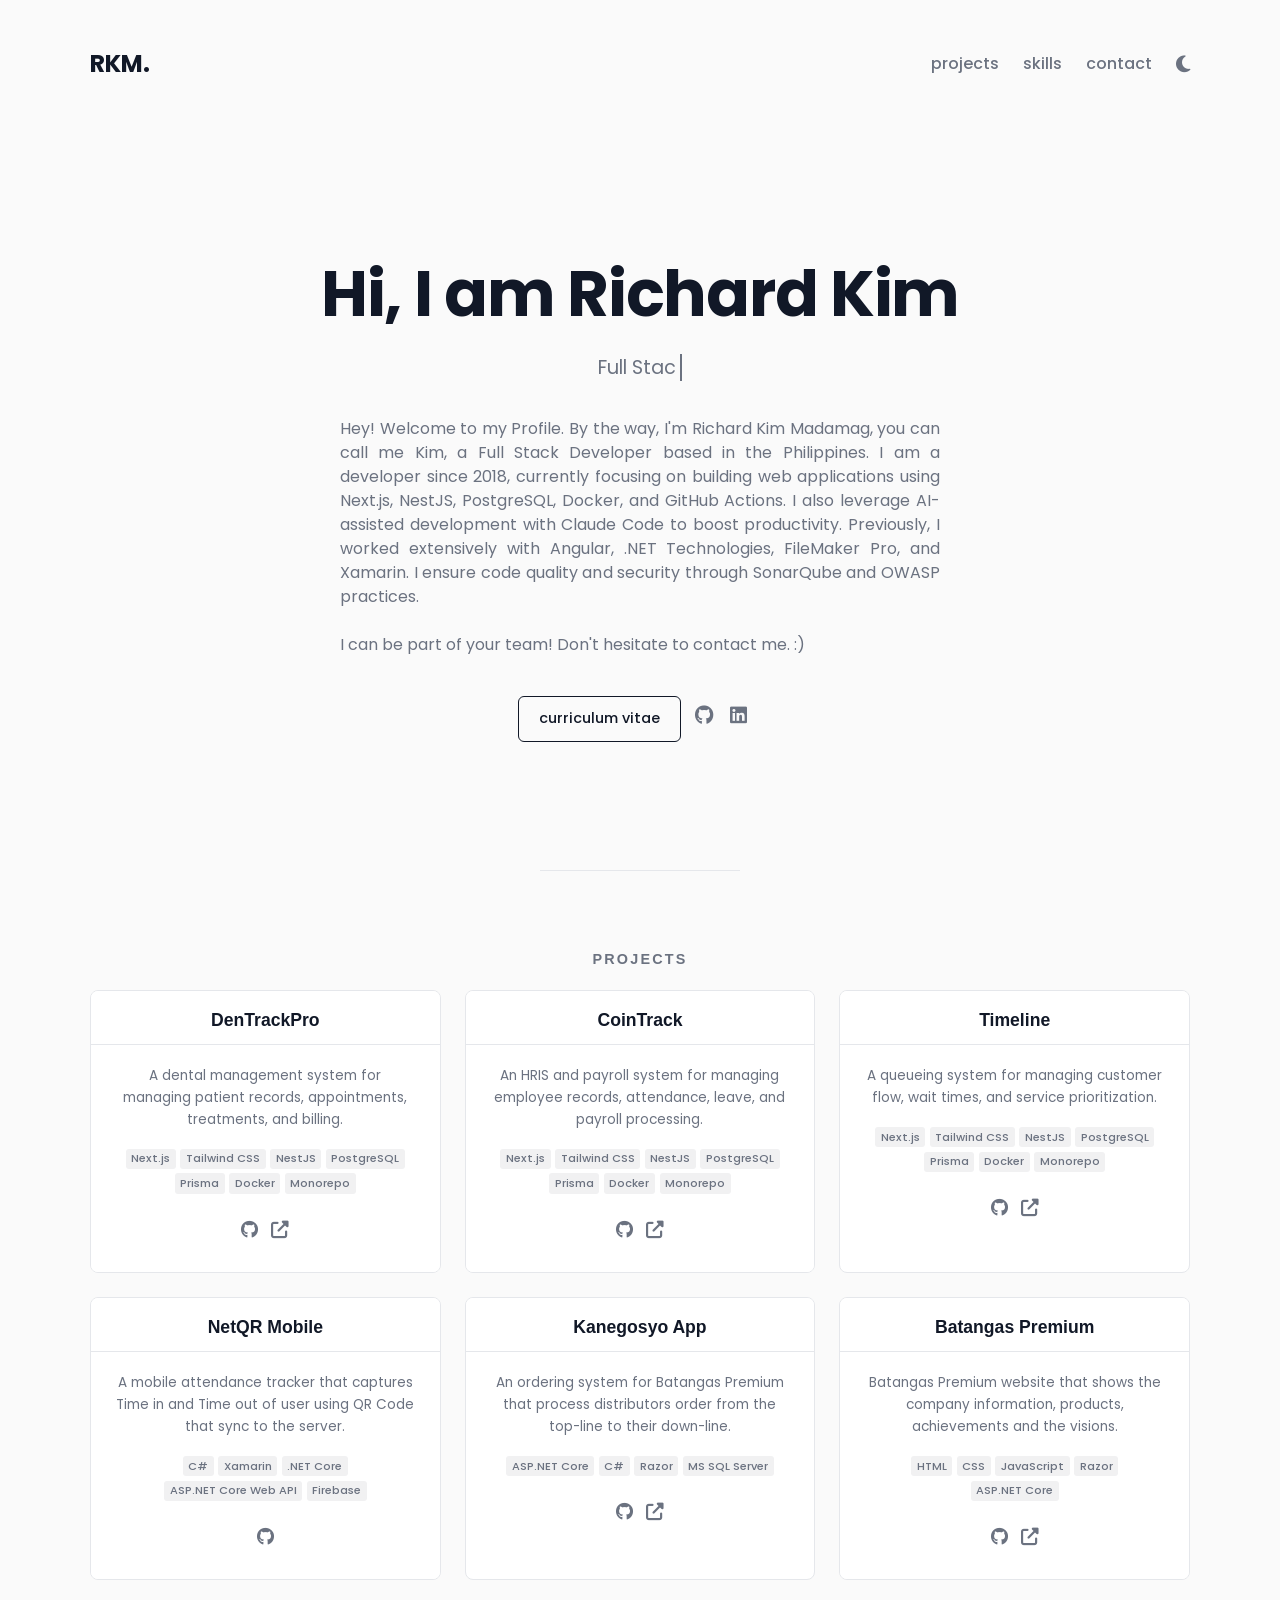
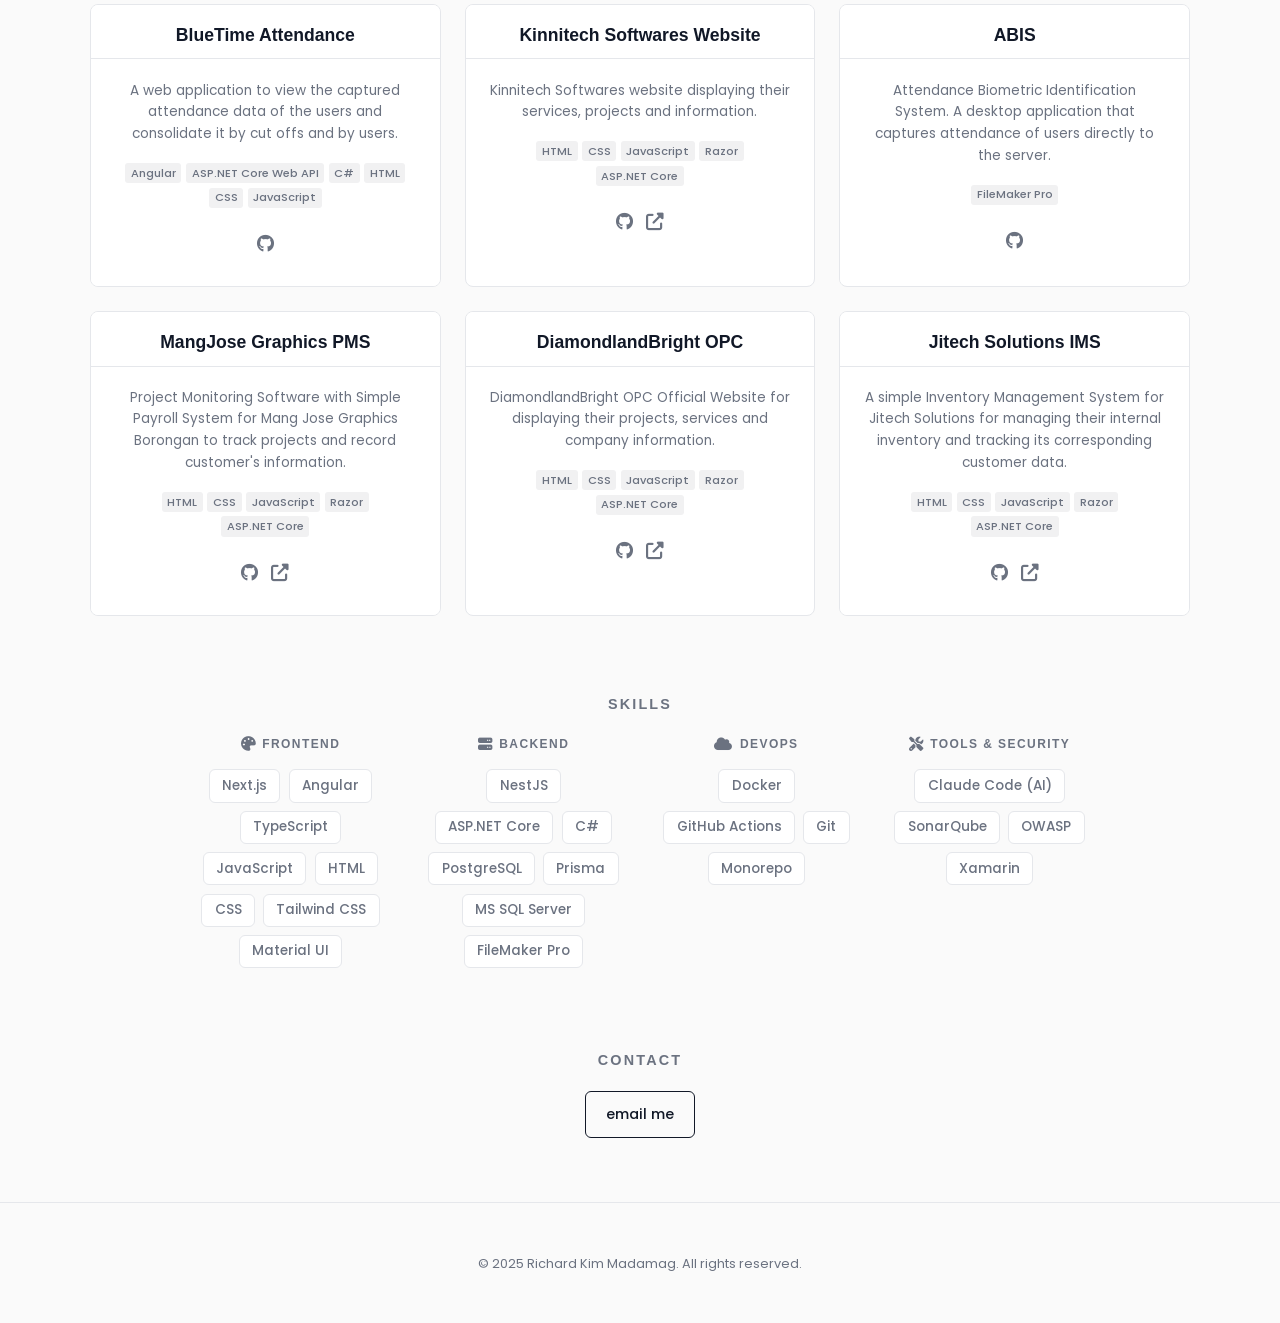
==== commit 46678d6c: "Switch to minimalist monochrome design - Replaced blue/purple gradients with clean black/white/gray " ====
--- a/index.html
+++ b/index.html
@@ -86,18 +86,14 @@
       </div>
     </div>
 
-    <!-- Wave Divider -->
-    <div class="section-divider">
-      <svg viewBox="0 0 1200 60" preserveAspectRatio="none">
-        <path d="M0,0 C300,60 900,0 1200,60 L1200,60 L0,60 Z"></path>
-      </svg>
-    </div>
+    <!-- Divider -->
+    <div class="section-divider"></div>
 
     <!-- Projects -->
-    <section id="projects" class="section section--alt projects">
+    <section id="projects" class="section projects">
       <h2 class="section__title fade-in">Projects</h2>
 
-      <div class="projects__grid" style="max-width:1100px;width:95%;margin:0 auto;">
+      <div class="projects__grid">
         <div class="project fade-in">
           <div class="project__header">
             <h3>DenTrackPro</h3>
@@ -418,13 +414,6 @@
 
       </div>
     </section>
-
-    <!-- Wave Divider Bottom -->
-    <div class="section-divider section-divider--bottom">
-      <svg viewBox="0 0 1200 60" preserveAspectRatio="none">
-        <path d="M0,60 C300,0 900,60 1200,0 L1200,60 L0,60 Z"></path>
-      </svg>
-    </div>
 
     <!-- Skills -->
     <section class="section skills" id="skills">
--- a/styles.css
+++ b/styles.css
@@ -27,41 +27,39 @@
 }
 
 .light {
-  --clr-bg: #f8f9fa;
+  --clr-bg: #fafafa;
   --clr-bg-alt: #fff;
-  --clr-fg: #555;
-  --clr-fg-alt: #333;
-  --clr-primary: #2563eb;
-  --clr-primary-light: rgba(37, 99, 235, 0.1);
-  --clr-accent: #7c3aed;
-  --clr-gradient: linear-gradient(135deg, #2563eb, #7c3aed);
-  --shadow: rgba(100, 100, 111, 0.1) 0px 7px 29px 0px;
-  --shadow-hover: rgba(100, 100, 111, 0.25) 0px 12px 40px 0px;
-  --clr-card-border: rgba(0, 0, 0, 0.06);
-  --clr-section-bg: #f0f2f5;
-  --clr-skill-frontend: #2563eb;
-  --clr-skill-backend: #7c3aed;
-  --clr-skill-devops: #059669;
-  --clr-skill-tools: #d97706;
+  --clr-fg: #6b7280;
+  --clr-fg-alt: #111827;
+  --clr-primary: #111827;
+  --clr-primary-light: rgba(17, 24, 39, 0.06);
+  --clr-border: #e5e7eb;
+  --shadow: 0 1px 3px rgba(0, 0, 0, 0.06);
+  --shadow-hover: 0 4px 12px rgba(0, 0, 0, 0.1);
+  --clr-section-bg: #f3f4f6;
+  --clr-accent: #374151;
+  --clr-skill-frontend: #374151;
+  --clr-skill-backend: #374151;
+  --clr-skill-devops: #374151;
+  --clr-skill-tools: #374151;
 }
 
 .dark {
-  --clr-bg: #0f172a;
-  --clr-bg-alt: #1e293b;
-  --clr-fg: #94a3b8;
-  --clr-fg-alt: #e2e8f0;
-  --clr-primary: #60a5fa;
-  --clr-primary-light: rgba(96, 165, 250, 0.1);
-  --clr-accent: #a78bfa;
-  --clr-gradient: linear-gradient(135deg, #60a5fa, #a78bfa);
-  --shadow: rgba(0, 0, 0, 0.3) 0px 7px 29px 0px;
-  --shadow-hover: rgba(0, 0, 0, 0.5) 0px 12px 40px 0px;
-  --clr-card-border: rgba(255, 255, 255, 0.06);
-  --clr-section-bg: #1a2332;
-  --clr-skill-frontend: #60a5fa;
-  --clr-skill-backend: #a78bfa;
-  --clr-skill-devops: #34d399;
-  --clr-skill-tools: #fbbf24;
+  --clr-bg: #111111;
+  --clr-bg-alt: #1a1a1a;
+  --clr-fg: #9ca3af;
+  --clr-fg-alt: #f3f4f6;
+  --clr-primary: #f3f4f6;
+  --clr-primary-light: rgba(243, 244, 246, 0.08);
+  --clr-border: #2a2a2a;
+  --shadow: 0 1px 3px rgba(0, 0, 0, 0.2);
+  --shadow-hover: 0 4px 12px rgba(0, 0, 0, 0.4);
+  --clr-section-bg: #161616;
+  --clr-accent: #d1d5db;
+  --clr-skill-frontend: #d1d5db;
+  --clr-skill-backend: #d1d5db;
+  --clr-skill-devops: #d1d5db;
+  --clr-skill-tools: #d1d5db;
 }
 
 ::-moz-selection {
@@ -85,6 +83,8 @@
 
 h1 {
   font-size: 4rem;
+  font-weight: 700;
+  letter-spacing: -0.02em;
 }
 
 h2 {
@@ -135,7 +135,7 @@
   content: "";
   display: inline;
   width: 0%;
-  height: 0.2em;
+  height: 0.1em;
   position: absolute;
   bottom: 0;
   background-color: var(--clr-primary);
@@ -169,11 +169,11 @@
 
 .btn--outline {
   color: var(--clr-primary);
-  border: 2px solid var(--clr-primary);
+  border: 1.5px solid var(--clr-primary);
   position: relative;
   overflow: hidden;
   z-index: 1;
-  border-radius: 8px;
+  border-radius: 6px;
 }
 
 .btn--outline:focus,
@@ -201,13 +201,14 @@
 .btn--plain {
   text-transform: initial;
   background-color: var(--clr-bg-alt);
-  box-shadow: rgba(0, 0, 0, 0.15) 0px 3px 3px 0px;
-  border: 0;
+  border: 1px solid var(--clr-border);
   border-radius: 6px;
+  font-size: 0.85rem;
+  padding: 0.4em 0.9em;
 }
 
 .btn--plain:hover {
-  transform: translateY(-4px);
+  transform: translateY(-2px);
 }
 
 .btn--icon {
@@ -253,8 +254,12 @@
 
 .section__title {
   text-align: center;
-  margin-bottom: 1em;
+  margin-bottom: 1.5em;
   text-transform: uppercase;
+  font-size: 0.9rem;
+  font-weight: 600;
+  letter-spacing: 0.15em;
+  color: var(--clr-fg);
 }
 
 .nav__list {
@@ -278,34 +283,28 @@
 .about {
   flex-direction: column;
   margin-top: 3em;
-  padding: 4em 0;
+  padding: 5em 0;
 }
 
 .about__name {
-  background: var(--clr-gradient);
-  -webkit-background-clip: text;
-  background-clip: text;
-  -webkit-text-fill-color: transparent;
+  color: var(--clr-fg-alt);
 }
 
 .about__role {
   margin-top: 1.2em;
-  font-size: 1.4rem;
+  font-size: 1.2rem;
+  font-weight: 400;
   color: var(--clr-fg);
 }
 
 .about__role .typing-text {
-  border-right: 3px solid var(--clr-primary);
+  border-right: 2px solid var(--clr-fg);
   padding-right: 4px;
-}
-
-.about__role .typing-text.done {
-  border-right-color: transparent;
 }
 
 @keyframes blink-caret {
   from, to { border-color: transparent; }
-  50% { border-color: var(--clr-primary); }
+  50% { border-color: var(--clr-fg); }
 }
 
 .about__role .typing-text {
@@ -342,37 +341,10 @@
 
 .section-divider {
   width: 100%;
-  overflow: hidden;
-  line-height: 0;
-  margin-top: 3em;
-}
-
-.section-divider svg {
-  display: block;
-  width: 100%;
-  height: 60px;
-}
-
-.section-divider svg path {
-  fill: var(--clr-section-bg);
-}
-
-.section--alt {
-  background-color: var(--clr-section-bg);
-  margin-top: 0;
-  padding: 3em 0 4em;
-}
-
-.section--alt .section__title {
-  margin-bottom: 1.5em;
-}
-
-.section-divider--bottom {
-  margin-top: 0;
-}
-
-.section-divider--bottom svg path {
-  fill: var(--clr-bg);
+  height: 1px;
+  max-width: 200px;
+  margin: 3em auto 0;
+  background-color: var(--clr-border);
 }
 
 /*========
@@ -381,35 +353,13 @@
 
 .fade-in {
   opacity: 0;
-  transform: translateY(30px);
-  transition: opacity 0.6s ease-out, transform 0.6s ease-out;
+  transform: translateY(20px);
+  transition: opacity 0.5s ease-out, transform 0.5s ease-out;
 }
 
 .fade-in.visible {
   opacity: 1;
   transform: translateY(0);
-}
-
-.fade-in-left {
-  opacity: 0;
-  transform: translateX(-30px);
-  transition: opacity 0.6s ease-out, transform 0.6s ease-out;
-}
-
-.fade-in-left.visible {
-  opacity: 1;
-  transform: translateX(0);
-}
-
-.fade-in-right {
-  opacity: 0;
-  transform: translateX(30px);
-  transition: opacity 0.6s ease-out, transform 0.6s ease-out;
-}
-
-.fade-in-right.visible {
-  opacity: 1;
-  transform: translateX(0);
 }
 
 /*========
@@ -421,78 +371,78 @@
   margin: 0 auto;
   display: grid;
   grid-template-columns: repeat(auto-fit, minmax(18em, 1fr));
-  grid-gap: 2em;
+  grid-gap: 1.5em;
 }
 
 .project {
   padding: 0;
   margin: 0 auto;
   text-align: center;
-  box-shadow: var(--shadow);
-  transition: transform 0.3s ease, box-shadow 0.3s ease;
-  border-radius: 12px;
+  border: 1px solid var(--clr-border);
+  transition: transform 0.2s ease, box-shadow 0.2s ease;
+  border-radius: 8px;
   overflow: hidden;
-  border: 1px solid var(--clr-card-border);
   background-color: var(--clr-bg-alt);
 }
 
 .project:hover {
-  transform: translateY(-7px);
+  transform: translateY(-4px);
   box-shadow: var(--shadow-hover);
 }
 
 .project__header {
-  padding: 1.5em 2em 1em;
-  position: relative;
-  border-bottom: 3px solid;
-  border-image: var(--clr-gradient) 1;
+  padding: 1.2em 1.5em 0.8em;
+  border-bottom: 1px solid var(--clr-border);
 }
 
 .project__header h3 {
-  font-size: 1.3rem;
+  font-size: 1.1rem;
+  font-weight: 600;
 }
 
 .project__body {
-  padding: 1em 2em 1.5em;
+  padding: 1em 1.5em 1.5em;
 }
 
 .project__description {
-  margin-top: 0.5em;
-  font-size: 0.9rem;
+  margin-top: 0.3em;
+  font-size: 0.85rem;
+  line-height: 1.6;
 }
 
 .project__stack {
   display: flex;
   flex-wrap: wrap;
   justify-content: center;
-  margin: 1.2em 0;
+  margin: 1em 0;
 }
 
 .project__stack-item {
-  margin: 0.3em;
+  margin: 0.2em;
   font-weight: 500;
-  font-size: 0.75rem;
-  color: var(--clr-primary);
+  font-size: 0.7rem;
+  color: var(--clr-fg);
   background-color: var(--clr-primary-light);
-  padding: 0.2em 0.6em;
-  border-radius: 4px;
+  padding: 0.15em 0.5em;
+  border-radius: 3px;
 }
 
 .project__links {
   display: flex;
   justify-content: center;
   gap: 0.8em;
-  padding-top: 0.5em;
+  padding-top: 0.3em;
 }
 
 .project .link--icon {
   margin-left: 0;
-  font-size: 1.3rem;
+  font-size: 1.1rem;
+  color: var(--clr-fg);
   transition: color 0.2s ease;
 }
 
 .project .link--icon:hover {
-  color: var(--clr-primary);
+  color: var(--clr-fg-alt);
 }
 
 /*========
@@ -513,25 +463,21 @@
 }
 
 .skills__category-title {
-  font-size: 0.85rem;
-  font-weight: 700;
+  font-size: 0.75rem;
+  font-weight: 600;
   text-transform: uppercase;
-  letter-spacing: 0.1em;
+  letter-spacing: 0.12em;
   margin-bottom: 1em;
   display: flex;
   align-items: center;
   justify-content: center;
   gap: 0.5em;
+  color: var(--clr-fg);
 }
 
 .skills__category-title i {
-  font-size: 1.1rem;
-}
-
-.skills__category-title--frontend { color: var(--clr-skill-frontend); }
-.skills__category-title--backend { color: var(--clr-skill-backend); }
-.skills__category-title--devops { color: var(--clr-skill-devops); }
-.skills__category-title--tools { color: var(--clr-skill-tools); }
+  font-size: 0.9rem;
+}
 
 .skills__list {
   display: flex;
@@ -540,9 +486,7 @@
 }
 
 .skills__list-item {
-  margin: 0.4em;
-  font-size: 0.85rem;
-  padding: 0.5em 1em;
+  margin: 0.3em;
 }
 
 .contact {
@@ -553,11 +497,12 @@
   padding: 3em 0;
   margin-top: 4em;
   text-align: center;
+  border-top: 1px solid var(--clr-border);
 }
 
 .footer__link {
-  font-size: 0.9rem;
-  font-weight: 700;
+  font-size: 0.8rem;
+  font-weight: 400;
   color: var(--clr-fg);
 }
 
@@ -625,8 +570,4 @@
   .scroll-container {
     display: none;
   }
-
-  .section-divider svg {
-    height: 30px;
-  }
-}
+}
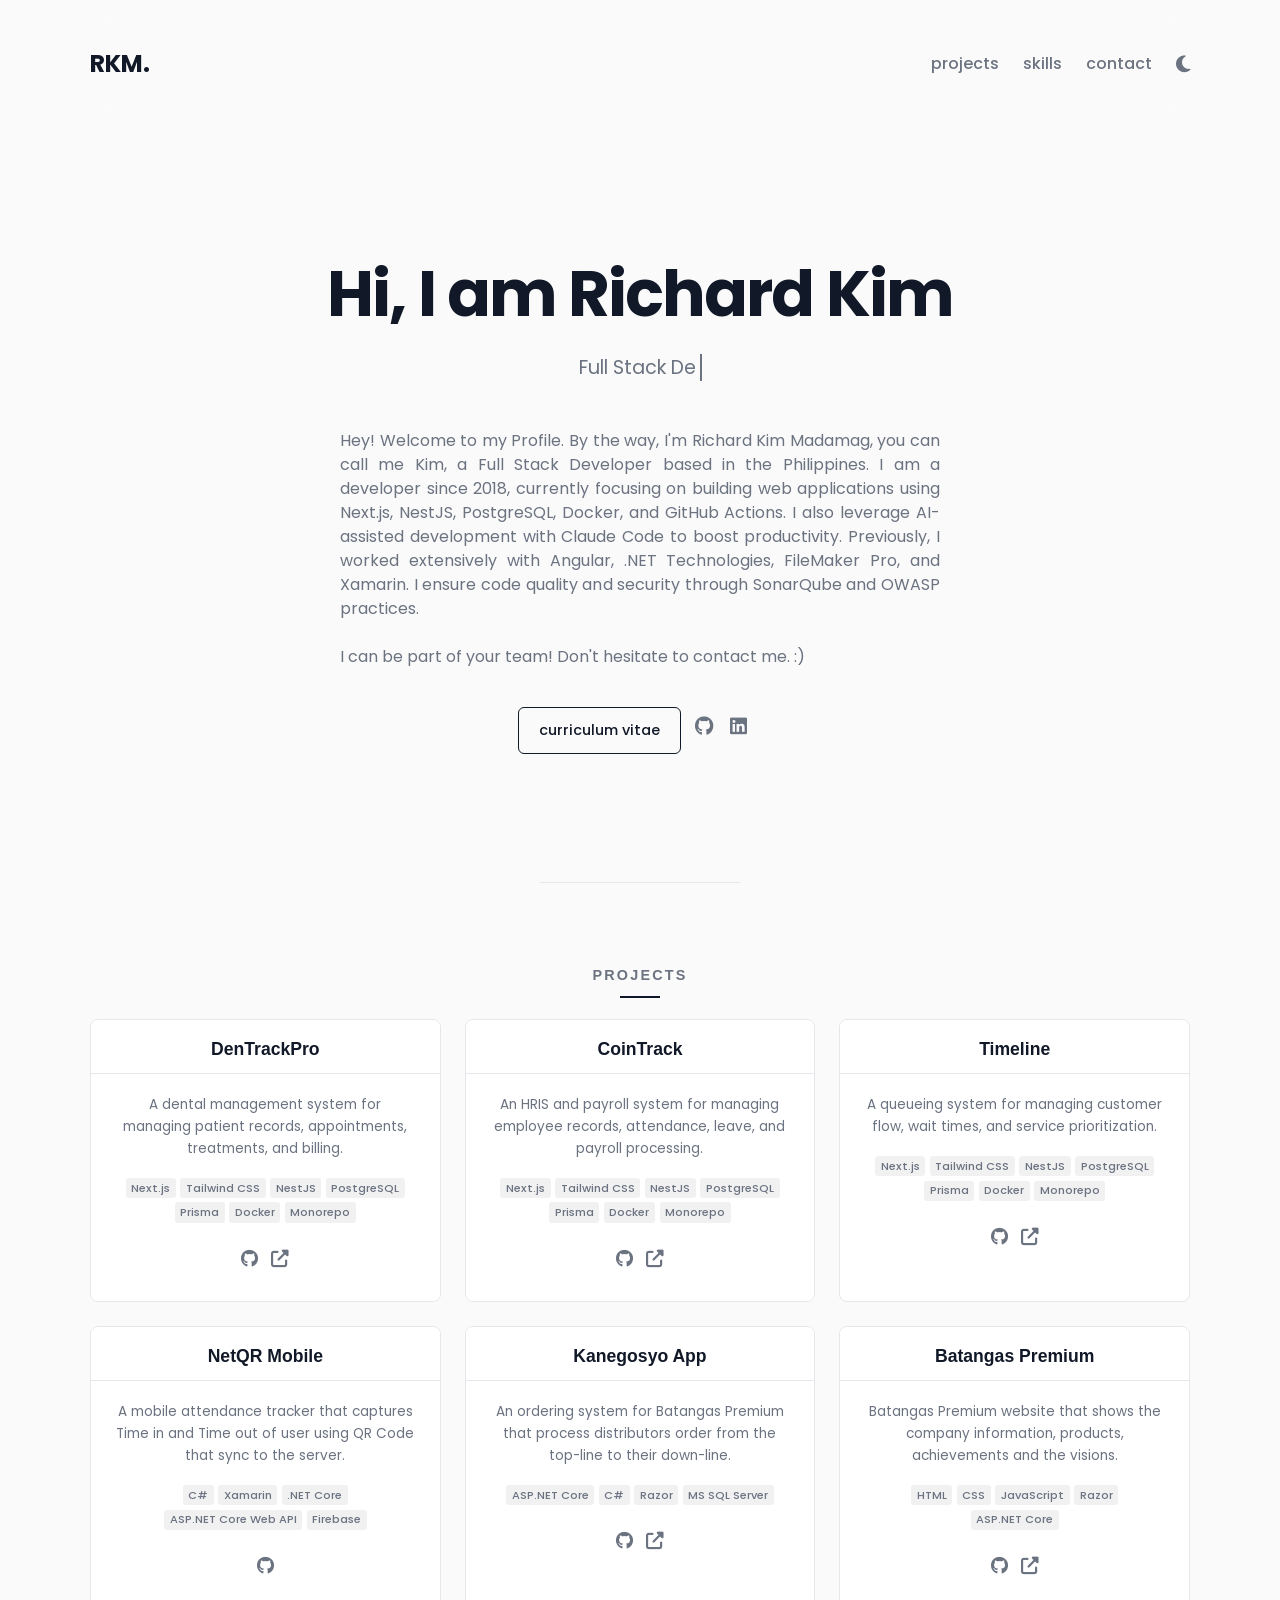
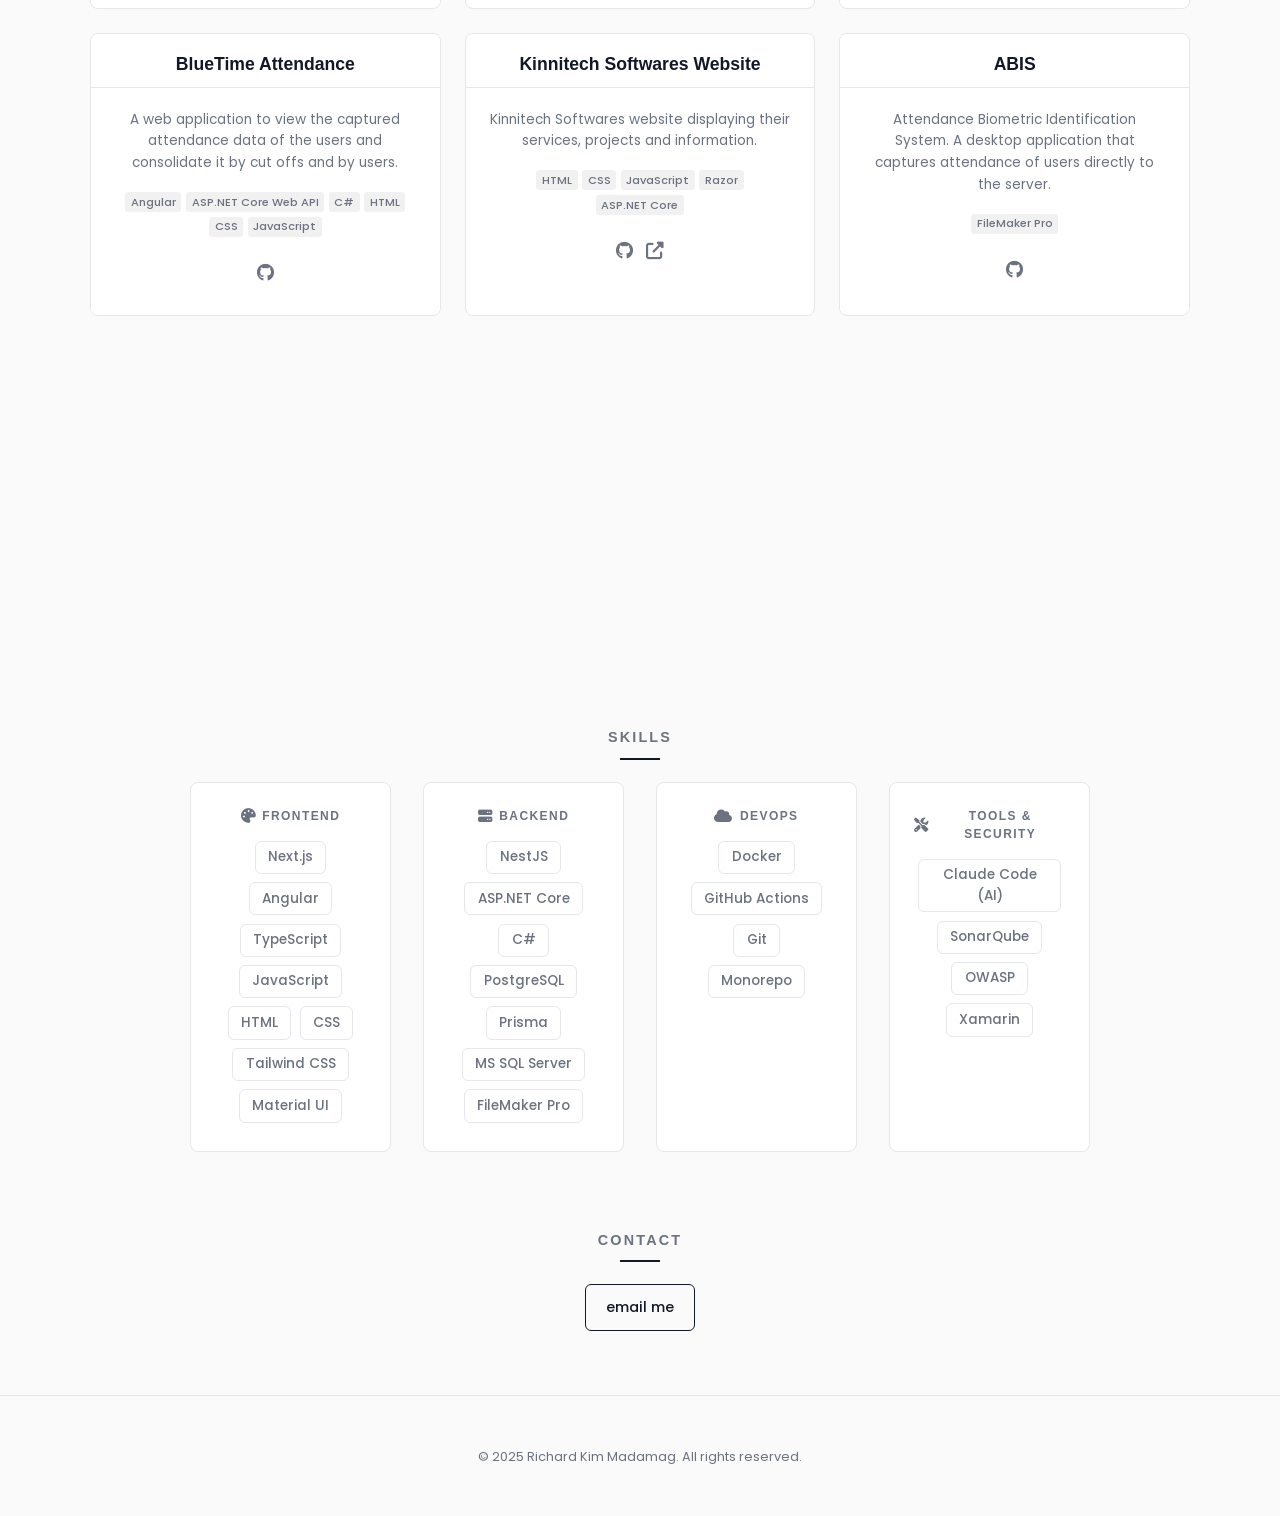
==== commit 1a824154: "Add modern animations and polished interactions - Sticky frosted glass header with backdrop blur - H" ====
--- a/index.html
+++ b/index.html
@@ -53,8 +53,8 @@
   <main>
     <!-- About -->
     <div class="about center">
-      <h1 class="fade-in">Hi, I am <span class="about__name">Richard Kim</span></h1>
-      <h2 class="about__role fade-in">
+      <h1 class="slide-in-left">Hi, I am <span class="about__name">Richard Kim</span></h1>
+      <h2 class="about__role slide-in-right">
         <span class="typing-text" id="typing-text"></span>
       </h2>
       <p class="about__desc fade-in">
@@ -419,7 +419,7 @@
     <section class="section skills" id="skills">
       <h2 class="section__title fade-in">Skills</h2>
       <div class="skills__categories">
-        <div class="skills__category fade-in">
+        <div class="skills__category scale-in">
           <div class="skills__category-title skills__category-title--frontend">
             <i class="fas fa-palette"></i> Frontend
           </div>
@@ -435,7 +435,7 @@
           </ul>
         </div>
 
-        <div class="skills__category fade-in">
+        <div class="skills__category scale-in">
           <div class="skills__category-title skills__category-title--backend">
             <i class="fas fa-server"></i> Backend
           </div>
@@ -450,7 +450,7 @@
           </ul>
         </div>
 
-        <div class="skills__category fade-in">
+        <div class="skills__category scale-in">
           <div class="skills__category-title skills__category-title--devops">
             <i class="fas fa-cloud"></i> DevOps
           </div>
@@ -462,7 +462,7 @@
           </ul>
         </div>
 
-        <div class="skills__category fade-in">
+        <div class="skills__category scale-in">
           <div class="skills__category-title skills__category-title--tools">
             <i class="fas fa-tools"></i> Tools & Security
           </div>
--- a/styles.css
+++ b/styles.css
@@ -24,6 +24,7 @@
   line-height: 1.5;
   color: var(--clr-fg);
   background-color: var(--clr-bg);
+  transition: background-color 0.4s ease, color 0.4s ease;
 }
 
 .light {
@@ -35,13 +36,10 @@
   --clr-primary-light: rgba(17, 24, 39, 0.06);
   --clr-border: #e5e7eb;
   --shadow: 0 1px 3px rgba(0, 0, 0, 0.06);
-  --shadow-hover: 0 4px 12px rgba(0, 0, 0, 0.1);
+  --shadow-hover: 0 8px 30px rgba(0, 0, 0, 0.12);
   --clr-section-bg: #f3f4f6;
   --clr-accent: #374151;
-  --clr-skill-frontend: #374151;
-  --clr-skill-backend: #374151;
-  --clr-skill-devops: #374151;
-  --clr-skill-tools: #374151;
+  --clr-header-bg: rgba(250, 250, 250, 0.8);
 }
 
 .dark {
@@ -53,13 +51,10 @@
   --clr-primary-light: rgba(243, 244, 246, 0.08);
   --clr-border: #2a2a2a;
   --shadow: 0 1px 3px rgba(0, 0, 0, 0.2);
-  --shadow-hover: 0 4px 12px rgba(0, 0, 0, 0.4);
+  --shadow-hover: 0 8px 30px rgba(0, 0, 0, 0.5);
   --clr-section-bg: #161616;
   --clr-accent: #d1d5db;
-  --clr-skill-frontend: #d1d5db;
-  --clr-skill-backend: #d1d5db;
-  --clr-skill-devops: #d1d5db;
-  --clr-skill-tools: #d1d5db;
+  --clr-header-bg: rgba(17, 17, 17, 0.8);
 }
 
 ::-moz-selection {
@@ -84,7 +79,7 @@
 h1 {
   font-size: 4rem;
   font-weight: 700;
-  letter-spacing: -0.02em;
+  letter-spacing: -0.03em;
 }
 
 h2 {
@@ -139,7 +134,7 @@
   position: absolute;
   bottom: 0;
   background-color: var(--clr-primary);
-  transition: width 0.2s ease-in;
+  transition: width 0.3s cubic-bezier(0.25, 0.46, 0.45, 0.94);
 }
 
 .link:hover::before,
@@ -151,11 +146,22 @@
   color: var(--clr-fg);
   text-transform: lowercase;
   font-weight: 500;
+  transition: color 0.3s ease;
+}
+
+.link--nav:hover {
+  color: var(--clr-fg-alt);
 }
 
 .link--icon {
   color: var(--clr-fg);
   font-size: 1.2rem;
+  transition: color 0.3s ease, transform 0.3s ease;
+}
+
+.link--icon:hover {
+  color: var(--clr-fg-alt);
+  transform: translateY(-2px);
 }
 
 .btn {
@@ -164,7 +170,7 @@
   font-weight: 500;
   font-size: 0.9rem;
   text-transform: lowercase;
-  transition: transform 0.2s ease-in-out;
+  transition: all 0.3s cubic-bezier(0.25, 0.46, 0.45, 0.94);
 }
 
 .btn--outline {
@@ -179,6 +185,7 @@
 .btn--outline:focus,
 .btn--outline:hover {
   color: var(--clr-bg);
+  transform: translateY(-2px);
 }
 
 .btn--outline:before {
@@ -190,7 +197,7 @@
   left: 0;
   top: 0;
   z-index: -1;
-  transition: right 0.2s ease-in-out;
+  transition: right 0.3s cubic-bezier(0.25, 0.46, 0.45, 0.94);
 }
 
 .btn--outline:hover::before,
@@ -205,24 +212,28 @@
   border-radius: 6px;
   font-size: 0.85rem;
   padding: 0.4em 0.9em;
+  transition: all 0.3s ease;
 }
 
 .btn--plain:hover {
   transform: translateY(-2px);
+  border-color: var(--clr-fg);
 }
 
 .btn--icon {
   padding: 0;
   font-size: 1.2rem;
+  transition: transform 0.3s ease;
 }
 
 .btn--icon:hover,
 .btn--icon:focus {
   color: var(--clr-primary);
+  transform: rotate(15deg) scale(1.1);
 }
 
 .btn--icon:active {
-  transform: translateY(-5px);
+  transform: scale(0.95);
 }
 
 /*========
@@ -240,6 +251,12 @@
   width: 95%;
   margin: 0 auto;
   justify-content: space-between;
+  position: sticky;
+  top: 0;
+  z-index: 100;
+  background-color: var(--clr-header-bg);
+  backdrop-filter: blur(12px);
+  -webkit-backdrop-filter: blur(12px);
 }
 
 main {
@@ -260,6 +277,18 @@
   font-weight: 600;
   letter-spacing: 0.15em;
   color: var(--clr-fg);
+  position: relative;
+  display: inline-block;
+  width: 100%;
+}
+
+.section__title::after {
+  content: "";
+  display: block;
+  width: 40px;
+  height: 2px;
+  background-color: var(--clr-fg-alt);
+  margin: 0.8em auto 0;
 }
 
 .nav__list {
@@ -288,6 +317,8 @@
 
 .about__name {
   color: var(--clr-fg-alt);
+  position: relative;
+  display: inline-block;
 }
 
 .about__role {
@@ -295,6 +326,7 @@
   font-size: 1.2rem;
   font-weight: 400;
   color: var(--clr-fg);
+  min-height: 1.8em;
 }
 
 .about__role .typing-text {
@@ -353,13 +385,46 @@
 
 .fade-in {
   opacity: 0;
-  transform: translateY(20px);
-  transition: opacity 0.5s ease-out, transform 0.5s ease-out;
+  transform: translateY(30px);
+  transition: opacity 0.7s cubic-bezier(0.16, 1, 0.3, 1), transform 0.7s cubic-bezier(0.16, 1, 0.3, 1);
 }
 
 .fade-in.visible {
   opacity: 1;
   transform: translateY(0);
+}
+
+.scale-in {
+  opacity: 0;
+  transform: scale(0.9);
+  transition: opacity 0.6s cubic-bezier(0.16, 1, 0.3, 1), transform 0.6s cubic-bezier(0.16, 1, 0.3, 1);
+}
+
+.scale-in.visible {
+  opacity: 1;
+  transform: scale(1);
+}
+
+.slide-in-left {
+  opacity: 0;
+  transform: translateX(-40px);
+  transition: opacity 0.7s cubic-bezier(0.16, 1, 0.3, 1), transform 0.7s cubic-bezier(0.16, 1, 0.3, 1);
+}
+
+.slide-in-left.visible {
+  opacity: 1;
+  transform: translateX(0);
+}
+
+.slide-in-right {
+  opacity: 0;
+  transform: translateX(40px);
+  transition: opacity 0.7s cubic-bezier(0.16, 1, 0.3, 1), transform 0.7s cubic-bezier(0.16, 1, 0.3, 1);
+}
+
+.slide-in-right.visible {
+  opacity: 1;
+  transform: translateX(0);
 }
 
 /*========
@@ -379,20 +444,26 @@
   margin: 0 auto;
   text-align: center;
   border: 1px solid var(--clr-border);
-  transition: transform 0.2s ease, box-shadow 0.2s ease;
+  transition: all 0.4s cubic-bezier(0.25, 0.46, 0.45, 0.94);
   border-radius: 8px;
   overflow: hidden;
   background-color: var(--clr-bg-alt);
 }
 
 .project:hover {
-  transform: translateY(-4px);
+  transform: translateY(-6px);
   box-shadow: var(--shadow-hover);
+  border-color: var(--clr-fg);
 }
 
 .project__header {
   padding: 1.2em 1.5em 0.8em;
   border-bottom: 1px solid var(--clr-border);
+  transition: border-color 0.4s ease;
+}
+
+.project:hover .project__header {
+  border-color: var(--clr-fg);
 }
 
 .project__header h3 {
@@ -425,6 +496,12 @@
   background-color: var(--clr-primary-light);
   padding: 0.15em 0.5em;
   border-radius: 3px;
+  transition: all 0.3s ease;
+}
+
+.project:hover .project__stack-item {
+  background-color: var(--clr-primary-light);
+  color: var(--clr-fg-alt);
 }
 
 .project__links {
@@ -438,11 +515,12 @@
   margin-left: 0;
   font-size: 1.1rem;
   color: var(--clr-fg);
-  transition: color 0.2s ease;
+  transition: all 0.3s ease;
 }
 
 .project .link--icon:hover {
   color: var(--clr-fg-alt);
+  transform: translateY(-2px);
 }
 
 /*========
@@ -460,6 +538,17 @@
 
 .skills__category {
   text-align: center;
+  padding: 1.5em;
+  border: 1px solid var(--clr-border);
+  border-radius: 8px;
+  background-color: var(--clr-bg-alt);
+  transition: all 0.4s cubic-bezier(0.25, 0.46, 0.45, 0.94);
+}
+
+.skills__category:hover {
+  transform: translateY(-4px);
+  box-shadow: var(--shadow-hover);
+  border-color: var(--clr-fg);
 }
 
 .skills__category-title {
@@ -489,9 +578,17 @@
   margin: 0.3em;
 }
 
+/*========
+  contact
+========*/
+
 .contact {
   flex-direction: column;
 }
+
+/*========
+  footer
+========*/
 
 .footer {
   padding: 3em 0;
@@ -506,15 +603,75 @@
   color: var(--clr-fg);
 }
 
+/*========
+  scroll to top
+========*/
+
 .scroll-top {
   display: none;
   position: fixed;
-  bottom: 1em;
+  bottom: 1.5em;
   right: 2em;
-  background-color: transparent;
-  font-size: 1.8rem;
-  transition: transform 0.2s ease-in-out;
-}
+  background-color: var(--clr-bg-alt);
+  font-size: 1rem;
+  width: 40px;
+  height: 40px;
+  border-radius: 50%;
+  border: 1px solid var(--clr-border);
+  box-shadow: var(--shadow);
+  transition: all 0.3s ease;
+  z-index: 50;
+}
+
+.scroll-top a {
+  display: flex;
+  align-items: center;
+  justify-content: center;
+  width: 100%;
+  height: 100%;
+}
+
+.scroll-top:hover {
+  transform: translateY(-3px);
+  box-shadow: var(--shadow-hover);
+  border-color: var(--clr-fg);
+}
+
+@keyframes fadeInUp {
+  from {
+    opacity: 0;
+    transform: translateY(10px);
+  }
+  to {
+    opacity: 1;
+    transform: translateY(0);
+  }
+}
+
+.scroll-top.show {
+  display: flex;
+  align-items: center;
+  justify-content: center;
+  animation: fadeInUp 0.3s ease forwards;
+}
+
+/*========
+  smooth theme transition
+========*/
+
+.header,
+.project,
+.skills__category,
+.btn--plain,
+.btn--outline,
+.scroll-top,
+.footer {
+  transition: background-color 0.4s ease, border-color 0.4s ease, color 0.4s ease, transform 0.3s ease, box-shadow 0.3s ease;
+}
+
+/*========
+  responsive
+========*/
 
 @media (max-width: 600px) {
   .header {
@@ -559,7 +716,11 @@
 
   .skills__categories {
     grid-template-columns: repeat(2, 1fr);
-    grid-gap: 1.5em;
+    grid-gap: 1em;
+  }
+
+  .skills__category {
+    padding: 1em;
   }
 
   .footer {
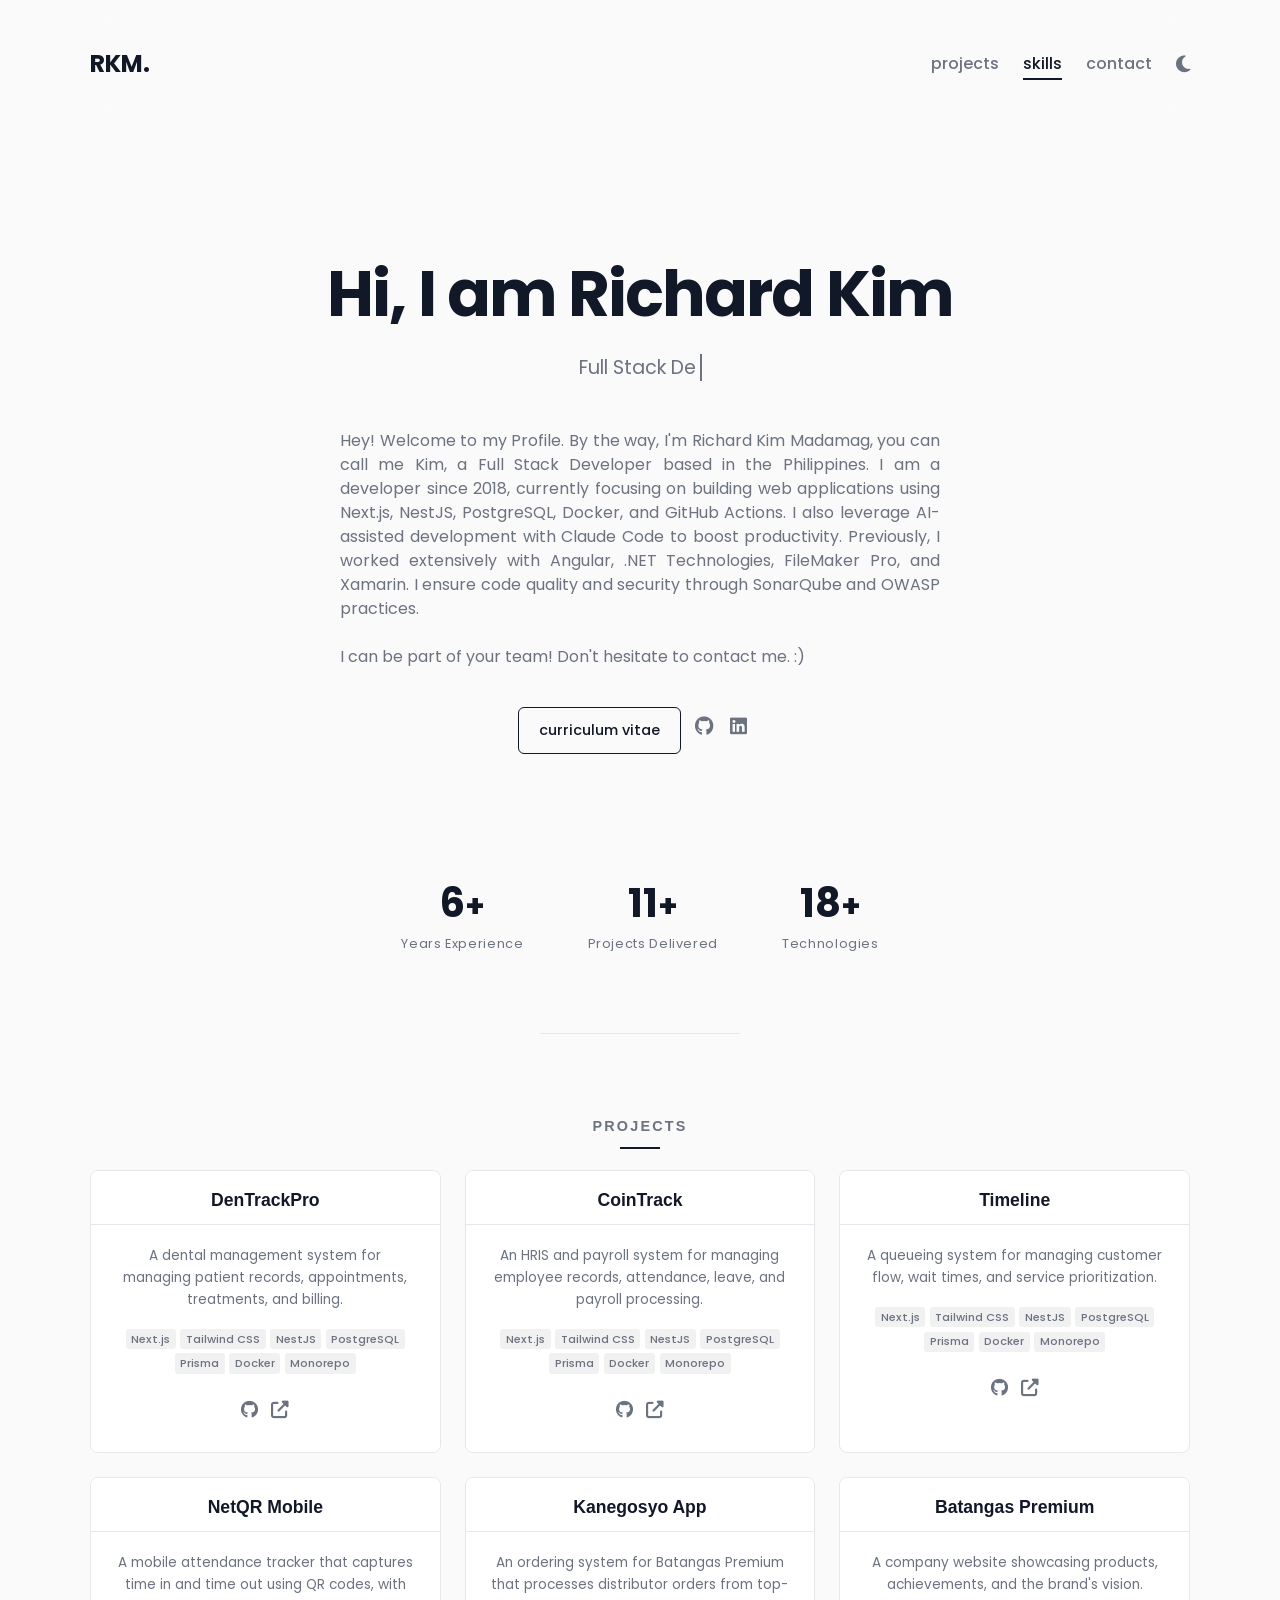
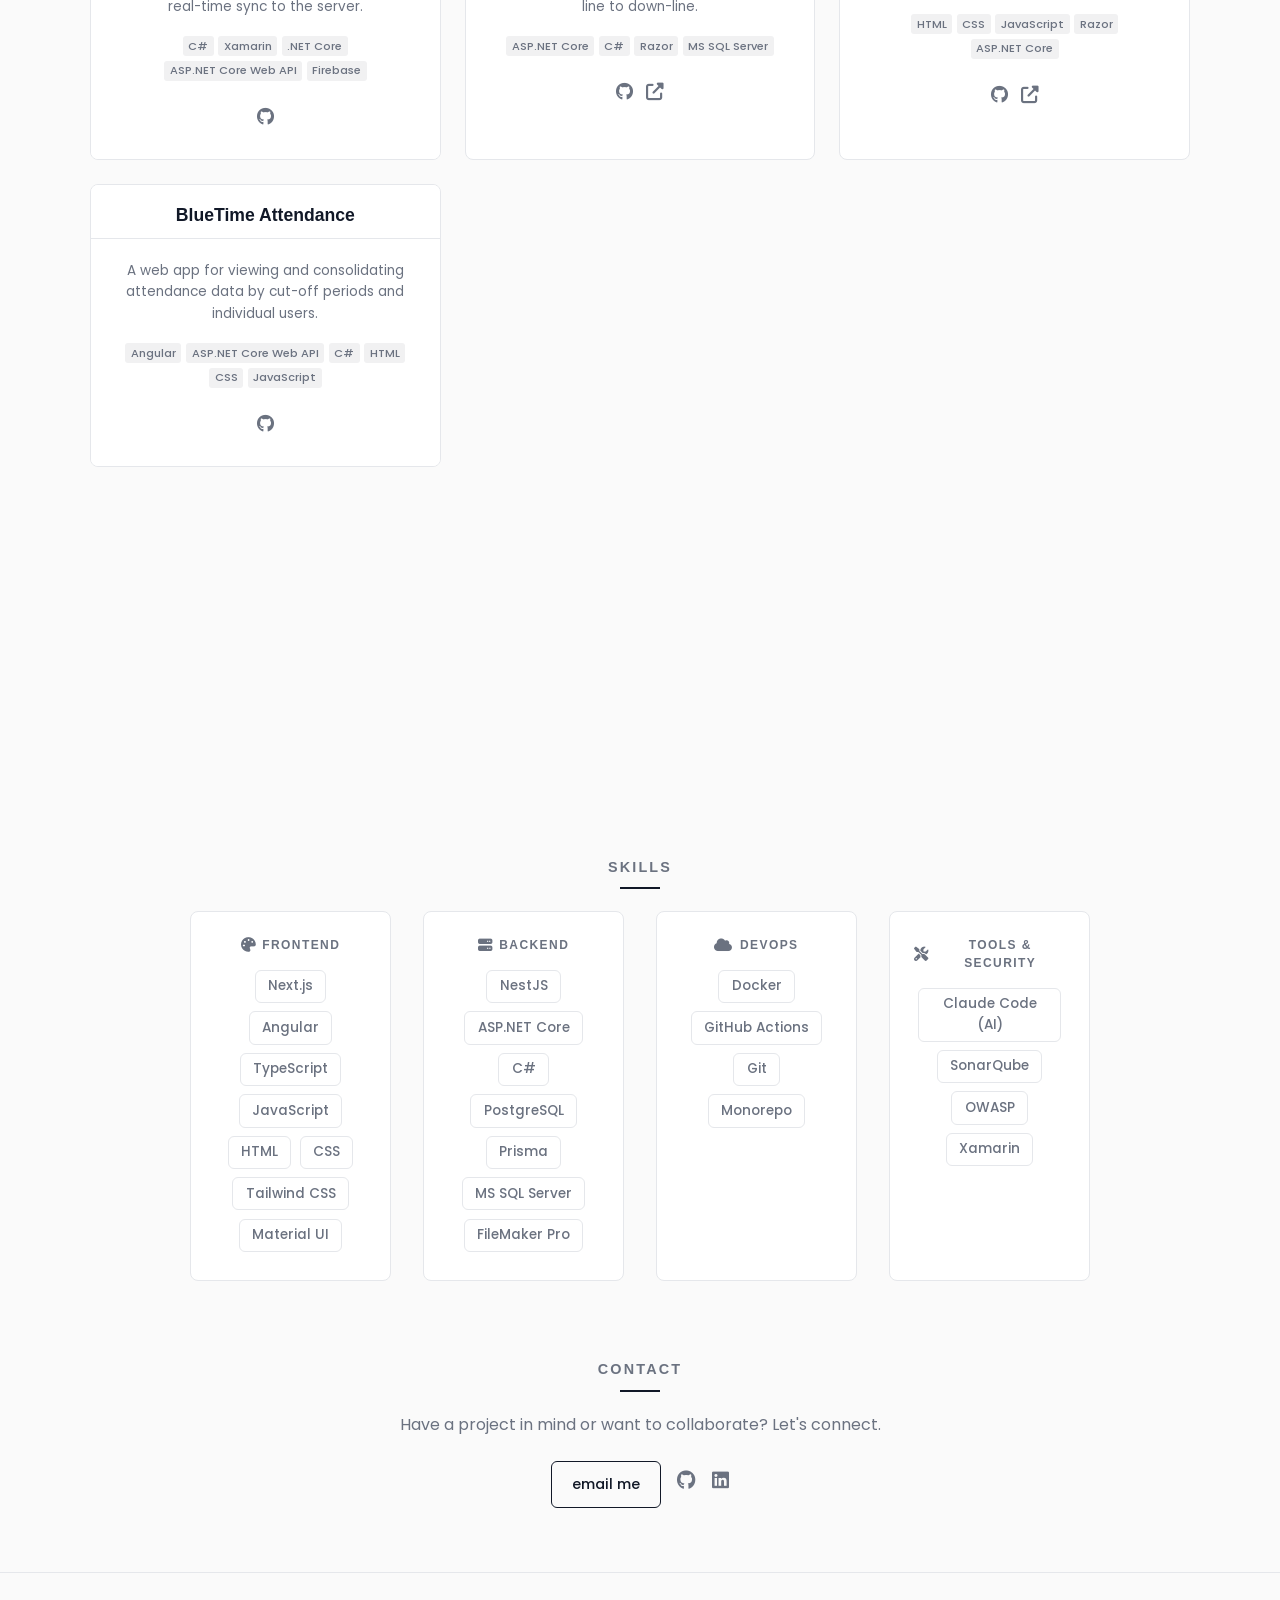
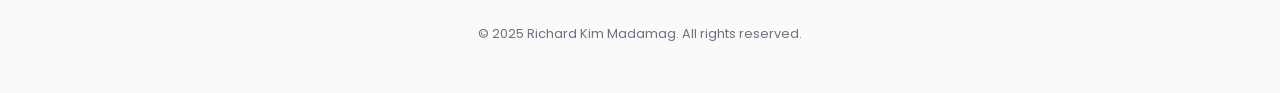
==== commit b8dbd548: "Add stats counters, active nav, accessibility, page load animation - Animated stats section: 7+ Year" ====
--- a/index.html
+++ b/index.html
@@ -21,7 +21,10 @@
   <title>Richard Kim Madamag | Portfolio</title>
 </head>
 
-<body class="light" id="top">
+<body class="light page-loading" id="top">
+  <!-- Skip to content -->
+  <a href="#main-content" class="skip-link">Skip to content</a>
+
   <header class="header center">
     <h3>
       <a href="https://kinnrichard.github.io" class="link">RKM.</a>
@@ -50,7 +53,7 @@
     </nav>
   </header>
 
-  <main>
+  <main id="main-content">
     <!-- About -->
     <div class="about center">
       <h1 class="slide-in-left">Hi, I am <span class="about__name">Richard Kim</span></h1>
@@ -86,6 +89,22 @@
       </div>
     </div>
 
+    <!-- Stats -->
+    <div class="stats center fade-in">
+      <div class="stat">
+        <span class="stat__number" data-target="7">0</span><span class="stat__plus">+</span>
+        <span class="stat__label">Years Experience</span>
+      </div>
+      <div class="stat">
+        <span class="stat__number" data-target="12">0</span><span class="stat__plus">+</span>
+        <span class="stat__label">Projects Delivered</span>
+      </div>
+      <div class="stat">
+        <span class="stat__number" data-target="20">0</span><span class="stat__plus">+</span>
+        <span class="stat__label">Technologies</span>
+      </div>
+    </div>
+
     <!-- Divider -->
     <div class="section-divider"></div>
 
@@ -187,9 +206,8 @@
           </div>
           <div class="project__body">
             <p class="project__description">
-              A mobile attendance tracker that captures Time in
-              and Time out of user using QR Code that sync to
-              the server.
+              A mobile attendance tracker that captures time in and time out
+              using QR codes, with real-time sync to the server.
             </p>
             <ul class="project__stack">
               <li class="project__stack-item">C#</li>
@@ -212,9 +230,8 @@
           </div>
           <div class="project__body">
             <p class="project__description">
-              An ordering system for Batangas Premium that
-              process distributors order from the top-line to
-              their down-line.
+              An ordering system for Batangas Premium that processes
+              distributor orders from top-line to down-line.
             </p>
             <ul class="project__stack">
               <li class="project__stack-item">ASP.NET Core</li>
@@ -239,8 +256,8 @@
           </div>
           <div class="project__body">
             <p class="project__description">
-              Batangas Premium website that shows the company
-              information, products, achievements and the visions.
+              A company website showcasing products, achievements,
+              and the brand's vision.
             </p>
             <ul class="project__stack">
               <li class="project__stack-item">HTML</li>
@@ -266,9 +283,8 @@
           </div>
           <div class="project__body">
             <p class="project__description">
-              A web application to view the captured attendance
-              data of the users and consolidate it by cut offs and by
-              users.
+              A web app for viewing and consolidating attendance data
+              by cut-off periods and individual users.
             </p>
             <ul class="project__stack">
               <li class="project__stack-item">Angular</li>
@@ -288,12 +304,12 @@
 
         <div class="project fade-in">
           <div class="project__header">
-            <h3>Kinnitech Softwares Website</h3>
-          </div>
-          <div class="project__body">
-            <p class="project__description">
-              Kinnitech Softwares website displaying their
-              services, projects and information.
+            <h3>Kinnitech Softwares</h3>
+          </div>
+          <div class="project__body">
+            <p class="project__description">
+              A company website showcasing Kinnitech's services,
+              projects, and information.
             </p>
             <ul class="project__stack">
               <li class="project__stack-item">HTML</li>
@@ -319,9 +335,8 @@
           </div>
           <div class="project__body">
             <p class="project__description">
-              Attendance Biometric Identification System. A desktop
-              application that captures attendance of users directly to
-              the server.
+              Attendance Biometric Identification System &mdash; a desktop app
+              that captures user attendance directly to the server.
             </p>
             <ul class="project__stack">
               <li class="project__stack-item">FileMaker Pro</li>
@@ -340,7 +355,8 @@
           </div>
           <div class="project__body">
             <p class="project__description">
-              Project Monitoring Software with Simple Payroll System for Mang Jose Graphics Borongan to track projects and record customer's information.
+              A project monitoring system with payroll for tracking jobs
+              and recording customer information.
             </p>
             <ul class="project__stack">
               <li class="project__stack-item">HTML</li>
@@ -366,7 +382,8 @@
           </div>
           <div class="project__body">
             <p class="project__description">
-              DiamondlandBright OPC Official Website for displaying their projects, services and company information.
+              An official company website displaying projects,
+              services, and company information.
             </p>
             <ul class="project__stack">
               <li class="project__stack-item">HTML</li>
@@ -392,7 +409,8 @@
           </div>
           <div class="project__body">
             <p class="project__description">
-              A simple Inventory Management System for Jitech Solutions for managing their internal inventory and tracking its corresponding customer data.
+              An inventory management system for tracking internal
+              stock and corresponding customer data.
             </p>
             <ul class="project__stack">
               <li class="project__stack-item">HTML</li>
@@ -420,7 +438,7 @@
       <h2 class="section__title fade-in">Skills</h2>
       <div class="skills__categories">
         <div class="skills__category scale-in">
-          <div class="skills__category-title skills__category-title--frontend">
+          <div class="skills__category-title">
             <i class="fas fa-palette"></i> Frontend
           </div>
           <ul class="skills__list">
@@ -436,7 +454,7 @@
         </div>
 
         <div class="skills__category scale-in">
-          <div class="skills__category-title skills__category-title--backend">
+          <div class="skills__category-title">
             <i class="fas fa-server"></i> Backend
           </div>
           <ul class="skills__list">
@@ -451,7 +469,7 @@
         </div>
 
         <div class="skills__category scale-in">
-          <div class="skills__category-title skills__category-title--devops">
+          <div class="skills__category-title">
             <i class="fas fa-cloud"></i> DevOps
           </div>
           <ul class="skills__list">
@@ -463,7 +481,7 @@
         </div>
 
         <div class="skills__category scale-in">
-          <div class="skills__category-title skills__category-title--tools">
+          <div class="skills__category-title">
             <i class="fas fa-tools"></i> Tools & Security
           </div>
           <ul class="skills__list">
@@ -479,9 +497,20 @@
     <!-- Contact -->
     <section class="section contact center fade-in" id="contact">
       <h2 class="section__title">Contact</h2>
-      <a href="mailto:richardkimmadamag@gmail.com">
-        <span class="btn btn--outline">Email me</span>
-      </a>
+      <p class="contact__text">Have a project in mind or want to collaborate? Let's connect.</p>
+      <div class="contact__links">
+        <a href="mailto:richardkimmadamag@gmail.com">
+          <span class="btn btn--outline">Email me</span>
+        </a>
+        <a href="https://github.com/kinnrichard?tab=repositories" target="_blank" rel="noopener noreferrer" aria-label="github"
+          class="link link--icon">
+          <i aria-hidden="true" class="fab fa-github"></i>
+        </a>
+        <a href="https://www.linkedin.com/in/richard-kim-madamag/" target="_blank" rel="noopener noreferrer" aria-label="linkedin"
+          class="link link--icon">
+          <i aria-hidden="true" class="fab fa-linkedin"></i>
+        </a>
+      </div>
     </section>
   </main>
 
--- a/styles.css
+++ b/styles.css
@@ -17,6 +17,7 @@
 
 html {
   scroll-behavior: smooth;
+  scroll-padding-top: 9em;
 }
 
 body {
@@ -670,6 +671,116 @@
 }
 
 /*========
+  skip link
+========*/
+
+.skip-link {
+  position: absolute;
+  top: -100%;
+  left: 0;
+  background-color: var(--clr-primary);
+  color: var(--clr-bg);
+  padding: 0.5em 1em;
+  z-index: 200;
+  font-size: 0.9rem;
+  border-radius: 0 0 6px 0;
+  transition: top 0.2s ease;
+}
+
+.skip-link:focus {
+  top: 0;
+}
+
+/*========
+  page load animation
+========*/
+
+.page-loading .fade-in,
+.page-loading .scale-in,
+.page-loading .slide-in-left,
+.page-loading .slide-in-right {
+  transition: none;
+}
+
+/*========
+  focus styles
+========*/
+
+*:focus-visible {
+  outline: 2px solid var(--clr-primary);
+  outline-offset: 3px;
+}
+
+a:focus:not(:focus-visible),
+button:focus:not(:focus-visible) {
+  outline: none;
+}
+
+/*========
+  active nav
+========*/
+
+.link--nav.active {
+  color: var(--clr-fg-alt);
+}
+
+.link--nav.active::before {
+  width: 100%;
+}
+
+/*========
+  stats
+========*/
+
+.stats {
+  justify-content: center;
+  gap: 4em;
+  padding: 2em 0;
+  margin-top: 1em;
+}
+
+.stat {
+  text-align: center;
+}
+
+.stat__number {
+  font-size: 2.5rem;
+  font-weight: 700;
+  color: var(--clr-fg-alt);
+  line-height: 1;
+}
+
+.stat__plus {
+  font-size: 2rem;
+  font-weight: 700;
+  color: var(--clr-fg-alt);
+}
+
+.stat__label {
+  display: block;
+  font-size: 0.8rem;
+  color: var(--clr-fg);
+  margin-top: 0.3em;
+  letter-spacing: 0.05em;
+}
+
+/*========
+  contact enhanced
+========*/
+
+.contact__text {
+  color: var(--clr-fg);
+  margin-bottom: 1.5em;
+  font-size: 1rem;
+}
+
+.contact__links {
+  display: flex;
+  align-items: center;
+  gap: 1em;
+}
+
+/*========
   responsive
 ========*/
 
@@ -731,4 +842,13 @@
   .scroll-container {
     display: none;
   }
-}
+
+  .stats {
+    gap: 2em;
+    flex-wrap: wrap;
+  }
+
+  .stat__number {
+    font-size: 2rem;
+  }
+}
